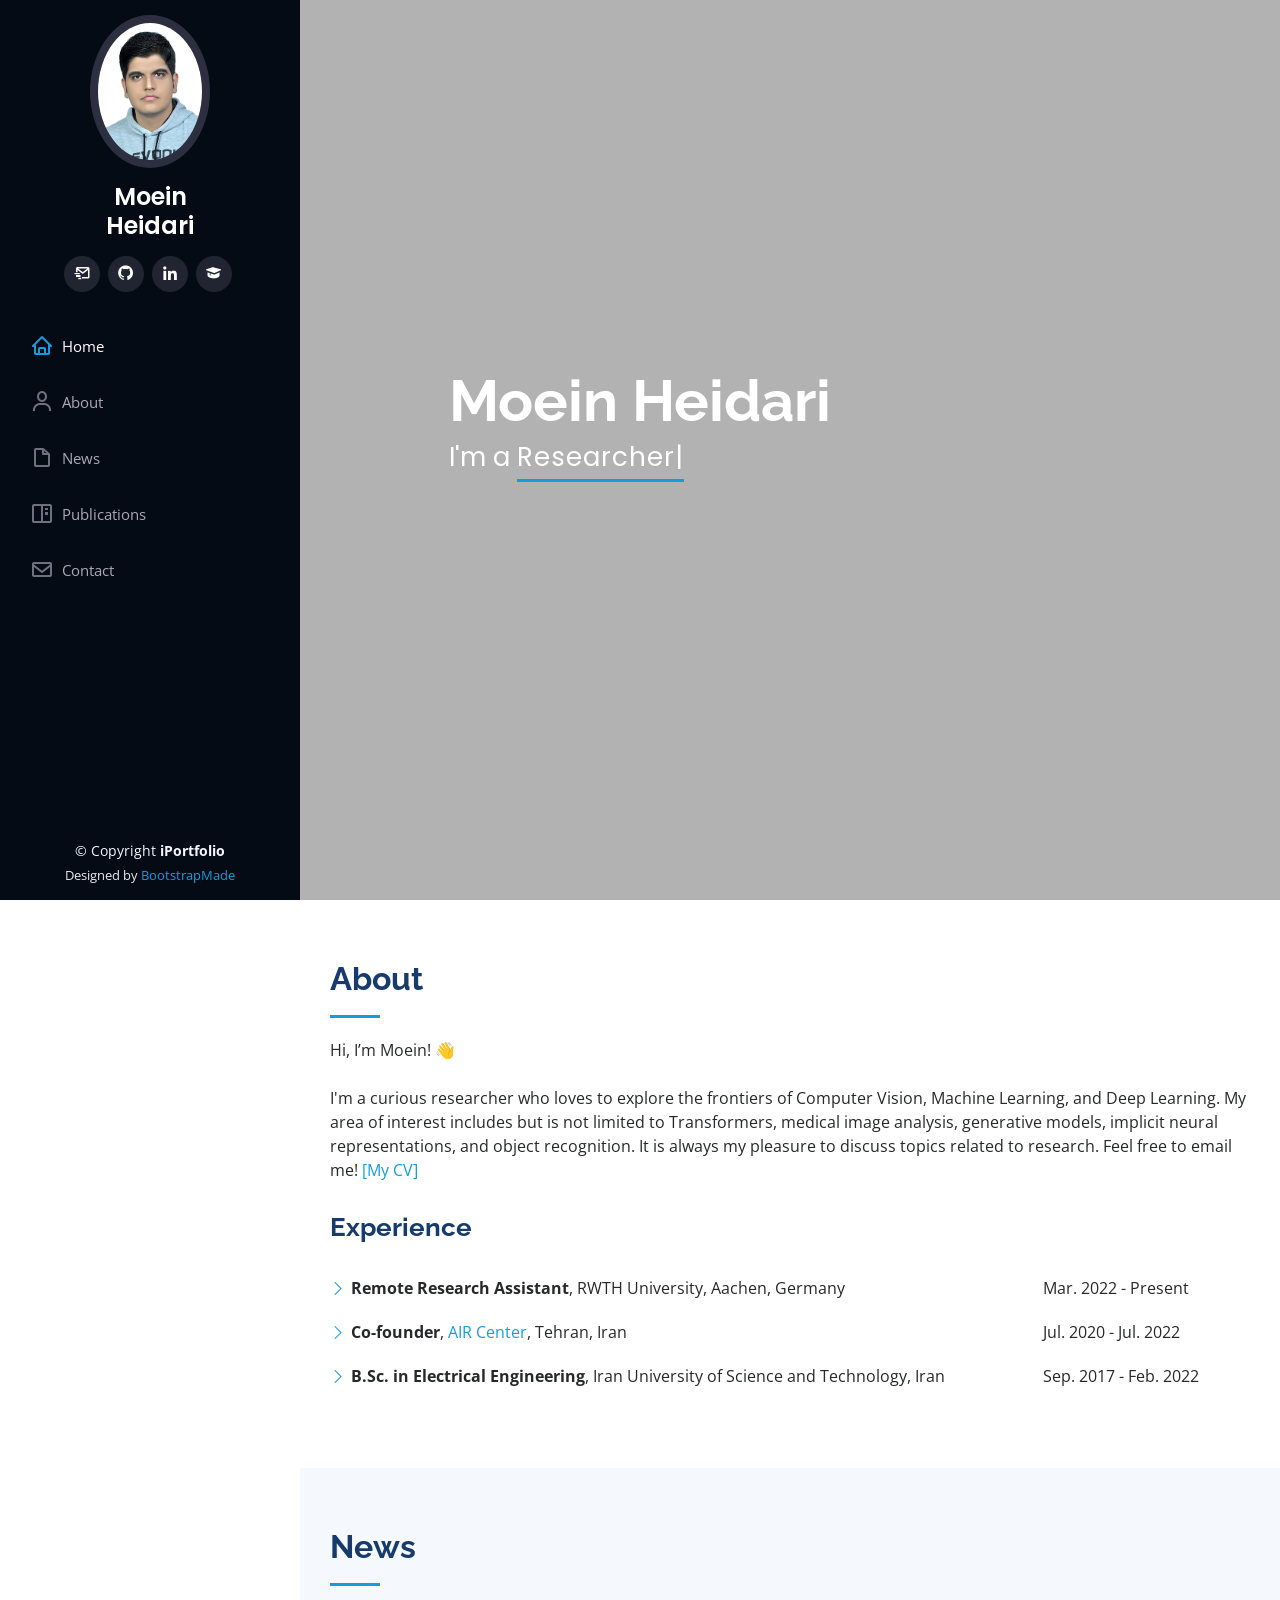
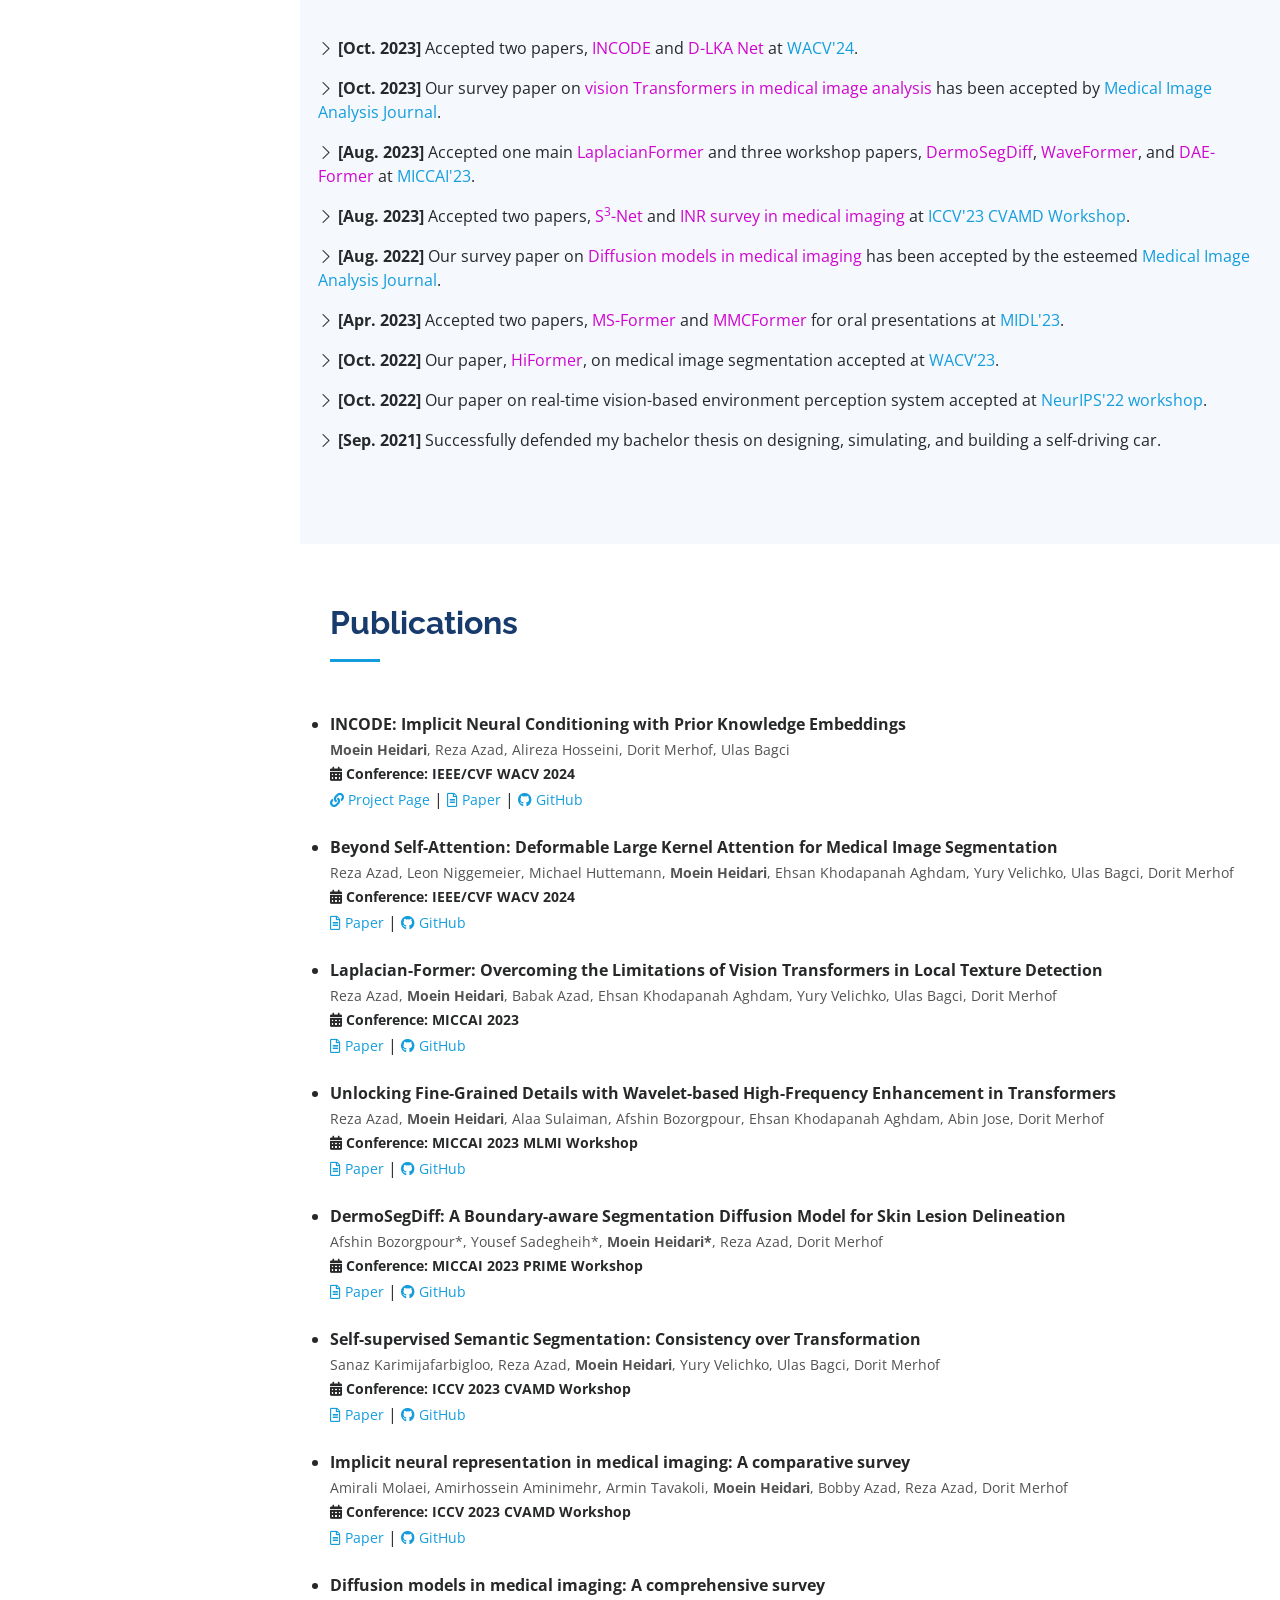
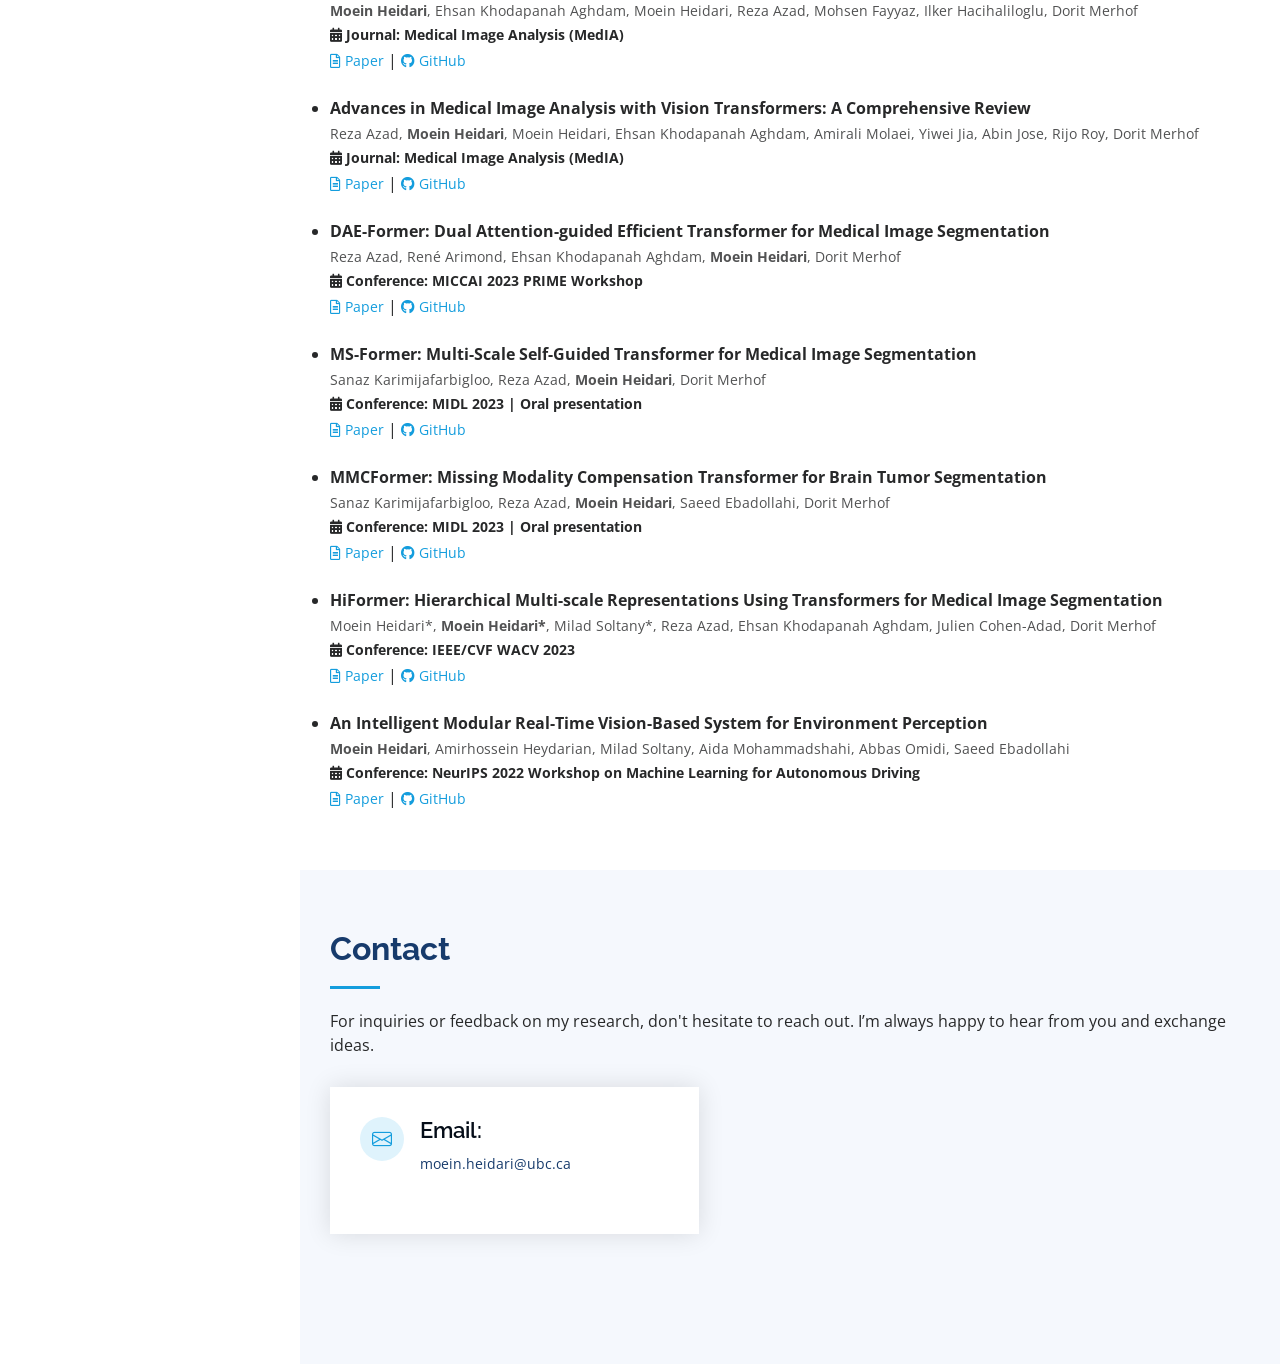
==== index.html @ f0a257ae "Update index.html" ====
<!DOCTYPE html>
<html lang="en">

<head>
  <meta charset="utf-8">
  <meta content="width=device-width, initial-scale=1.0" name="viewport">

  <title>Moein Heidari</title>
  <meta content="" name="description">
  <meta content="" name="keywords">

  <!-- Favicons -->
  <link href="assets/img/MH.PNG" rel="icon">
  <link href="assets/img/MH.PNG" rel="apple-touch-icon">

  <!-- Google Fonts -->
  <link href="https://fonts.googleapis.com/css?family=Open+Sans:300,300i,400,400i,600,600i,700,700i|Raleway:300,300i,400,400i,500,500i,600,600i,700,700i|Poppins:300,300i,400,400i,500,500i,600,600i,700,700i" rel="stylesheet">

  <!-- Vendor CSS Files -->
  <link href="assets/vendor/aos/aos.css" rel="stylesheet">
  <link href="assets/vendor/bootstrap/css/bootstrap.min.css" rel="stylesheet">
  <link href="assets/vendor/bootstrap-icons/bootstrap-icons.css" rel="stylesheet">
  <link href="assets/vendor/boxicons/css/boxicons.min.css" rel="stylesheet">
  <link href="assets/vendor/glightbox/css/glightbox.min.css" rel="stylesheet">
  <link href="assets/vendor/swiper/swiper-bundle.min.css" rel="stylesheet">
  <link rel="stylesheet" href="https://cdnjs.cloudflare.com/ajax/libs/font-awesome/5.15.3/css/all.min.css">

  <!-- Template Main CSS File -->
  <link href="assets/css/style.css" rel="stylesheet">

  <!-- =======================================================
  * Template Name: iPortfolio
  * Updated: Jul 27 2023 with Bootstrap v5.3.1
  * Template URL: https://bootstrapmade.com/iportfolio-bootstrap-portfolio-websites-template/
  * Author: BootstrapMade.com
  * License: https://bootstrapmade.com/license/
  ======================================================== -->
</head>

<body>

  <!-- ======= Mobile nav toggle button ======= -->
  <i class="bi bi-list mobile-nav-toggle d-xl-none"></i>

  <!-- ======= Header ======= -->
  <header id="header">
    <div class="d-flex flex-column">

      <div class="profile">
        <img src="assets/img/profile-img.jpg" alt="" class="img-fluid rounded-circle">
        <h1 class="text-light"><a href="index.html">Moein <br> Heidari</a></h1>
        <div class="social-links mt-3 text-center">
          <!-- <a href="https://twitter.com/MoeinHeidarii" class="twitter"><i class="bx bxl-twitter"></i></a> -->
          <a href="mailto:moein.heidari@ubc.ca" class="gmail"> <i class='bx bx-mail-send'></i></a>
          <a href="https://github.com/moeinheidari7829" class="github"><i class='bx bxl-github'></i></a>
          <!-- <a href="#" class="facebook"><i class="bx bxl-facebook"></i></a> -->
          <!-- <a href="#" class="instagram"><i class="bx bxl-instagram"></i></a> -->
          <!-- <a href="#" class="google-plus"><i class="bx bxl-skype"></i></a> -->
          <a href="https://www.linkedin.com/in/moein-heidari/" class="linkedin"><i class="bx bxl-linkedin"></i></a>
          <a href="https://scholar.google.com/citations?user=mir8D5UAAAAJ&hl=en" class="google scholar"><i class="bx bxs-graduation"></i></a>
        </div>
      </div>

      <nav id="navbar" class="nav-menu navbar">
        <ul>
          <li><a href="#hero" class="nav-link scrollto active"><i class="bx bx-home"></i> <span>Home</span></a></li>
          <li><a href="#about" class="nav-link scrollto"><i class="bx bx-user"></i> <span>About</span></a></li>
          <li><a href="#news" class="nav-link scrollto"><i class="bx bx-file-blank"></i> <span>News</span></a></li>
          <li><a href="#publications" class="nav-link scrollto"><i class="bx bx-book-content"></i> <span>Publications</span></a></li>
          <li><a href="#contact" class="nav-link scrollto"><i class="bx bx-envelope"></i> <span>Contact</span></a></li>
        </ul>
      </nav><!-- .nav-menu -->
    </div>
  </header><!-- End Header -->

  <!-- ======= Hero Section ======= -->
  <section id="hero" class="d-flex flex-column justify-content-center align-items-center">
    <div class="hero-container" data-aos="fade-in">
      <h1>Moein Heidari</h1>
      <p>I'm a <span class="typed" data-typed-items="Researcher, Programmer, Developer"></span></p>
    </div>
  </section><!-- End Hero -->

  <main id="main">

    <!-- ======= About Section ======= -->
    <section id="about" class="about">
      <div class="container">

        <div class="section-title">
          <h2>About</h2>
          <p>Hi, I’m Moein! 👋 <br><br> I'm a curious researcher who loves to explore the frontiers of Computer Vision, Machine Learning, and Deep Learning. My area of interest includes but is not limited to Transformers, medical image analysis, generative models, implicit neural representations, and object recognition. It is always my pleasure to discuss topics related to research. Feel free to email me! <a href="assets/AmirhosseinKazerouni_CV.pdf">[My CV]</a></p>
        </div>


        <div class="col-lg-12 pt-4 pt-lg-0 content" data-aos="fade-left">
          <h3>Experience</h3>
          <br>
          <div class="row">
            <div class="col-lg-9">
              <ul>
                <li><i class="bi bi-chevron-right"></i><b>Remote Research Assistant</b>, RWTH University, Aachen, Germany</li>
                <li><i class="bi bi-chevron-right"></i><b>Co-founder</b>,&nbsp;<a href="https://www.linkedin.com/company/air-center/">AIR Center</a>, Tehran, Iran</li>
                <li><i class="bi bi-chevron-right"></i><b>B.Sc. in Electrical Engineering</b>, Iran University of Science and Technology, Iran</li>
              </ul>
            </div>
            <div class="col-lg-3">
              <ul>
                <li><i class=""></i>Mar. 2022 - Present</li>
                <li><i class=""></i>Jul. 2020 - Jul. 2022</li>
                <li><i class=""></i>Sep. 2017 - Feb. 2022</li>
              </ul>
            </div>
          </div>
        </div>
        

      </div>
    </section><!-- End About Section -->


    <!-- ======= News Section ======= -->
    <section id="news" class="news section-bg">
      <div class="container">

      <div class="section-title">
        <h2>News</h2>
      </div>
      <div class="col-lg-12 pt-4 pt-lg-0 content" data-aos="fade-up">
        <div class="row">
            <ul style="list-style: none; padding-left: 0;">
              <p><i class="bi bi-chevron-right"></i> <strong>[Oct. 2023]</strong> Accepted two papers, <a href="https://arxiv.org/abs/2310.18846" style="color: #cf06cf;">INCODE</a> and <a href="https://arxiv.org/abs/2309.00121" style="color: #cf06cf;">D-LKA Net</a> at <a href="https://wacv2024.thecvf.com/">WACV'24</a>.</p>
              <p><i class="bi bi-chevron-right"></i> <strong>[Oct. 2023]</strong> Our survey paper on <a href="https://arxiv.org/abs/2211.07804" style="color: #cf06cf;">vision Transformers in medical image analysis</a> has been accepted by <a href="https://www.sciencedirect.com/journal/medical-image-analysis">Medical Image Analysis Journal</a>.</p>
              <p><i class="bi bi-chevron-right"></i> <strong>[Aug. 2023]</strong> Accepted one main <a href="https://arxiv.org/pdf/2309.00108" style="color: #cf06cf;">LaplacianFormer</a> and three workshop papers, <a href="https://arxiv.org/pdf/2308.02959" style="color: #cf06cf;">DermoSegDiff</a>, <a href="https://arxiv.org/pdf/2308.13442" style="color: #cf06cf;">WaveFormer</a>, and <a href="https://arxiv.org/pdf/2212.13504" style="color: #cf06cf;">DAE-Former</a> at <a href="https://conferences.miccai.org/2023/en/">MICCAI'23</a>.</p>
              <p><i class="bi bi-chevron-right"></i> <strong>[Aug. 2023]</strong> Accepted two papers, <a href="https://openaccess.thecvf.com/content/ICCV2023W/CVAMD/html/Karimijafarbigloo_Self-Supervised_Semantic_Segmentation_Consistency_over_Transformation_ICCVW_2023_paper.html" style="color: #cf06cf;">S<sup>3</sup>-Net</a> and <a href="https://arxiv.org/abs/2307.16142" style="color: #cf06cf;">INR survey in medical imaging</a> at <a href="https://cvamd2023.github.io/">ICCV'23 CVAMD Workshop</a>.</p>
              <p><i class="bi bi-chevron-right"></i> <strong>[Aug. 2022]</strong> Our survey paper on <a href="https://arxiv.org/abs/2211.07804" style="color: #cf06cf;">Diffusion models in medical imaging</a> has been accepted by the esteemed <a href="https://www.sciencedirect.com/journal/medical-image-analysis">Medical Image Analysis Journal</a>.</p>
              <p><i class="bi bi-chevron-right"></i> <strong>[Apr. 2023]</strong> Accepted two papers, <a href="https://openreview.net/forum?id=pp2raGSU3Wx" style="color: #cf06cf;">MS-Former</a> and <a href="https://openreview.net/forum?id=PD0ASSmvlE" style="color: #cf06cf;">MMCFormer</a> for oral presentations at <a href="https://2023.midl.io/">MIDL'23</a>.</p>
              <p><i class="bi bi-chevron-right"></i> <strong>[Oct. 2022]</strong> Our paper, <a href="https://openaccess.thecvf.com/content/WACV2023/html/Heidari_HiFormer_Hierarchical_Multi-Scale_Representations_Using_Transformers_for_Medical_Image_Segmentation_WACV_2023_paper.html" style="color: #cf06cf;">HiFormer</a>, on medical image segmentation accepted at <a href="https://wacv2023.thecvf.com/home">WACV’23</a>.</p>
              <p><i class="bi bi-chevron-right"></i> <strong>[Oct. 2022]</strong> Our paper on real-time vision-based environment perception system accepted at <a href="https://nips.cc/virtual/2022/workshop/49981">NeurIPS'22 workshop</a>.</p>
              <p><i class="bi bi-chevron-right"></i> <strong>[Sep. 2021]</strong> Successfully defended my bachelor thesis on designing, simulating, and building a self-driving car.</p>
            </ul>
        </div>
      </div>      
      </div>
    </section><!-- End Skills Section -->


    <!-- ======= Publications Section ======= -->
    <section id="publications" class="resume">
      <div class="container">

        <div class="section-title">
          <h2>Publications</h2>
        </div>

      <!-- Article -4 -->
      <article class="post">
        <ul style="list-style-type: disc; margin-bottom: 3px; padding-left: 0;">
          <li style="font-size: 16px;"><b>INCODE: Implicit Neural Conditioning with Prior Knowledge Embeddings</b></li>
        </ul>
        <p style="font-size: 14px; opacity: 0.8; margin-bottom: 3px;"><b>Moein Heidari</b>, Reza Azad, Alireza Hosseini, Dorit Merhof, Ulas Bagci</p>

        <!-- Display the Journal, Paper, and GitHub information -->
        <div>
          <p style="font-size: 14px; margin-bottom: 3px;"><i class="fas fa-calendar-alt"></i> <strong>Conference:</strong> <span><b>IEEE/CVF WACV 2024</b></span></p>
          <span style="font-size: 14px; white-space: nowrap;"><a href="https://xmindflow.github.io/incode" target="_blank"><i class="fas fa-link"></i> Project Page</a></span> | <span style="font-size: 14px; white-space: nowrap;"><a href="https://arxiv.org/abs/2211.07804" target="_blank"><i class="far fa-file-alt"></i> Paper</a></span> | <span style="font-size: 14px; white-space: nowrap;"><a href="https://github.com/amirhossein-kz/Awesome-Diffusion-Models-in-Medical-Imaging" target="_blank"><i class="fab fa-github"></i> GitHub</a></span>
        </div>
      </article>

      <br>

      <!-- Article -3 -->
      <article class="post">
        <ul style="list-style-type: disc; margin-bottom: 3px; padding-left: 0;">
          <li style="font-size: 16px;"><b>Beyond Self-Attention: Deformable Large Kernel Attention for Medical Image Segmentation</b></li>
        </ul>
        <p style="font-size: 14px; opacity: 0.8; margin-bottom: 3px;">Reza Azad, Leon Niggemeier, Michael Huttemann, <b>Moein Heidari</b>, Ehsan Khodapanah Aghdam, Yury Velichko, Ulas Bagci, Dorit Merhof</p>

        <!-- Display the Journal, Paper, and GitHub information -->
        <div>
          <p style="font-size: 14px; margin-bottom: 3px;"><i class="fas fa-calendar-alt"></i> <strong>Conference:</strong> <span><b>IEEE/CVF WACV 2024</b></span></p>
          <span style="font-size: 14px; white-space: nowrap;"><a href="https://arxiv.org/abs/2309.00121" target="_blank"><i class="far fa-file-alt"></i> Paper</a></span> | <span style="font-size: 14px; white-space: nowrap;"><a href="https://github.com/xmindflow/INCODE" target="_blank"><i class="fab fa-github"></i> GitHub</a></span>
        </div>
      </article>

      <br>

      <!-- Article -2 -->
      <article class="post">
        <ul style="list-style-type: disc; margin-bottom: 3px; padding-left: 0;">
          <li style="font-size: 16px;"><b>Laplacian-Former: Overcoming the Limitations of Vision Transformers in Local Texture Detection</b></li>
        </ul>
        <p style="font-size: 14px; opacity: 0.8; margin-bottom: 3px;">Reza Azad, <b>Moein Heidari</b>, Babak Azad, Ehsan Khodapanah Aghdam, Yury Velichko, Ulas Bagci, Dorit Merhof</p>

        <!-- Display the Journal, Paper, and GitHub information -->
        <div>
          <p style="font-size: 14px; margin-bottom: 3px;"><i class="fas fa-calendar-alt"></i> <strong>Conference:</strong> <span><b>MICCAI 2023</b></span></p>
          <span style="font-size: 14px; white-space: nowrap;"><a href="https://arxiv.org/abs/2309.00108" target="_blank"><i class="far fa-file-alt"></i> Paper</a></span> | <span style="font-size: 14px; white-space: nowrap;"><a href="https://github.com/xmindflow/Laplacian-Former" target="_blank"><i class="fab fa-github"></i> GitHub</a></span>
        </div>
      </article>
  
      <br>

      <!-- Article -1 -->
      <article class="post">
        <ul style="list-style-type: disc; margin-bottom: 3px; padding-left: 0;">
          <li style="font-size: 16px;"><b>Unlocking Fine-Grained Details with Wavelet-based High-Frequency Enhancement in Transformers</b></li>
        </ul>
        <p style="font-size: 14px; opacity: 0.8; margin-bottom: 3px;">Reza Azad, <b>Moein Heidari</b>, Alaa Sulaiman, Afshin Bozorgpour, Ehsan Khodapanah Aghdam, Abin Jose, Dorit Merhof</p>

        <!-- Display the Journal, Paper, and GitHub information -->
        <div>
          <p style="font-size: 14px; margin-bottom: 3px;"><i class="fas fa-calendar-alt"></i> <strong>Conference:</strong> <span><b>MICCAI 2023 MLMI Workshop</b></span></p>
          <span style="font-size: 14px; white-space: nowrap;"><a href="https://arxiv.org/abs/2308.13442" target="_blank"><i class="far fa-file-alt"></i> Paper</a></span> | <span style="font-size: 14px; white-space: nowrap;"><a href="https://github.com/xmindflow/WaveFormer" target="_blank"><i class="fab fa-github"></i> GitHub</a></span>
        </div>
      </article>
  
      <br>

      <!-- Article 0 -->
      <article class="post">
        <ul style="list-style-type: disc; margin-bottom: 3px; padding-left: 0;">
          <li style="font-size: 16px;"><b>DermoSegDiff: A Boundary-aware Segmentation Diffusion Model for Skin Lesion Delineation</b></li>
        </ul>
        <p style="font-size: 14px; opacity: 0.8; margin-bottom: 3px;">Afshin Bozorgpour*, Yousef Sadegheih*, <b>Moein Heidari*</b>, Reza Azad, Dorit Merhof</p>

        <!-- Display the Journal, Paper, and GitHub information -->
        <div>
          <p style="font-size: 14px; margin-bottom: 3px;"><i class="fas fa-calendar-alt"></i> <strong>Conference:</strong> <span><b>MICCAI 2023 PRIME Workshop</b></span></p>
          <span style="font-size: 14px; white-space: nowrap;"><a href="https://arxiv.org/abs/2308.02959" target="_blank"><i class="far fa-file-alt"></i> Paper</a></span> | <span style="font-size: 14px; white-space: nowrap;"><a href="https://github.com/xmindflow/DermoSegDiff" target="_blank"><i class="fab fa-github"></i> GitHub</a></span>
        </div>
      </article>

      <br>

      <!-- Article 00 -->
      <article class="post">
        <ul style="list-style-type: disc; margin-bottom: 3px; padding-left: 0;">
          <li style="font-size: 16px;"><b>Self-supervised Semantic Segmentation: Consistency over Transformation</b></li>
        </ul>
        <p style="font-size: 14px; opacity: 0.8; margin-bottom: 3px;">Sanaz Karimijafarbigloo, Reza Azad, <b>Moein Heidari</b>, Yury Velichko, Ulas Bagci, Dorit Merhof</p>

        <!-- Display the Journal, Paper, and GitHub information -->
        <div>
          <p style="font-size: 14px; margin-bottom: 3px;"><i class="fas fa-calendar-alt"></i> <strong>Conference:</strong> <span><b>ICCV 2023 CVAMD Workshop</b></span></p>
          <span style="font-size: 14px; white-space: nowrap;"><a href="https://arxiv.org/abs/2309.00143" target="_blank"><i class="far fa-file-alt"></i> Paper</a></span> | <span style="font-size: 14px; white-space: nowrap;"><a href="https://github.com/xmindflow/SSCT" target="_blank"><i class="fab fa-github"></i> GitHub</a></span>
        </div>
      </article>

      <br>

      <!-- Article 000 -->
      <article class="post">
        <ul style="list-style-type: disc; margin-bottom: 3px; padding-left: 0;">
          <li style="font-size: 16px;"><b>Implicit neural representation in medical imaging: A comparative survey</b></li>
        </ul>
        <p style="font-size: 14px; opacity: 0.8; margin-bottom: 3px;">Amirali Molaei, Amirhossein Aminimehr, Armin Tavakoli, <b>Moein Heidari</b>, Bobby Azad, Reza Azad, Dorit Merhof</p>

        <!-- Display the Journal, Paper, and GitHub information -->
        <div>
          <p style="font-size: 14px; margin-bottom: 3px;"><i class="fas fa-calendar-alt"></i> <strong>Conference:</strong> <span><b>ICCV 2023 CVAMD Workshop</b></span></p>
          <span style="font-size: 14px; white-space: nowrap;"><a href="https://arxiv.org/abs/2307.16142" target="_blank"><i class="far fa-file-alt"></i> Paper</a></span> | <span style="font-size: 14px; white-space: nowrap;"><a href="https://github.com/xmindflow/Awesome-Implicit-Neural-Representations-in-Medical-imaging" target="_blank"><i class="fab fa-github"></i> GitHub</a></span>
        </div>
      </article>

      <br>


      <!-- Article 1 -->
      <article class="post">
        <ul style="list-style-type: disc; margin-bottom: 3px; padding-left: 0;">
          <li style="font-size: 16px;"><b>Diffusion models in medical imaging: A comprehensive survey</b></li>
        </ul>
        <p style="font-size: 14px; opacity: 0.8; margin-bottom: 3px;"><b>Moein Heidari</b>, Ehsan Khodapanah Aghdam, Moein Heidari, Reza Azad, Mohsen Fayyaz, Ilker Hacihaliloglu, Dorit Merhof</p>

        <!-- Display the Journal, Paper, and GitHub information -->
        <div>
          <p style="font-size: 14px; margin-bottom: 3px;"><i class="fas fa-calendar-alt"></i> <strong>Journal:</strong> <span><b>Medical Image Analysis (MedIA)</b></span></p>
          <span style="font-size: 14px; white-space: nowrap;"><a href="https://arxiv.org/abs/2211.07804" target="_blank"><i class="far fa-file-alt"></i> Paper</a></span> | <span style="font-size: 14px; white-space: nowrap;"><a href="https://github.com/amirhossein-kz/Awesome-Diffusion-Models-in-Medical-Imaging" target="_blank"><i class="fab fa-github"></i> GitHub</a></span>
        </div>
      </article>

      <br>

      <!-- Article -->
      <article class="post">
        <ul style="list-style-type: disc; margin-bottom: 3px; padding-left: 0;">
          <li style="font-size: 16px;"><b>Advances in Medical Image Analysis with Vision Transformers: A Comprehensive Review</b></li>
        </ul>
        <p style="font-size: 14px; opacity: 0.8; margin-bottom: 3px;">Reza Azad, <b>Moein Heidari</b>, Moein Heidari, Ehsan Khodapanah Aghdam, Amirali Molaei, Yiwei Jia, Abin Jose, Rijo Roy, Dorit Merhof</p>
        <div>
          <p style="font-size: 14px; margin-bottom: 3px;"><i class="fas fa-calendar-alt"></i> <strong>Journal:</strong> <span><b>Medical Image Analysis (MedIA)</b></span></p>
          <span style="font-size: 14px; white-space: nowrap;"><a href="https://arxiv.org/abs/2301.03505" target="_blank"><i class="far fa-file-alt"></i> Paper</a></span> | <span style="font-size: 14px; white-space: nowrap;"><a href="https://github.com/moeinheidari/Awesome-Transformer" target="_blank"><i class="fab fa-github"></i> GitHub</a></span>
        </div>
      </article>

      <br>

      <!-- Article -->
      <article class="post">
        <ul style="list-style-type: disc; margin-bottom: 3px; padding-left: 0;">
          <li style="font-size: 16px;"><b>DAE-Former: Dual Attention-guided Efficient Transformer for Medical Image Segmentation</b></li>
        </ul>
        <p style="font-size: 14px; opacity: 0.8; margin-bottom: 3px;">Reza Azad, René Arimond, Ehsan Khodapanah Aghdam, <b>Moein Heidari</b>, Dorit Merhof</p>
        <div>
          <p style="font-size: 14px; margin-bottom: 3px;"><i class="fas fa-calendar-alt"></i> <strong>Conference:</strong> <span><b>MICCAI 2023 PRIME Workshop</b></span></p>
          <span style="font-size: 14px; white-space: nowrap;"><a href="https://arxiv.org/abs/2212.13504" target="_blank"><i class="far fa-file-alt"></i> Paper</a></span> | <span style="font-size: 14px; white-space: nowrap;"><a href="https://github.com/mindflow-institue/DAEFormer" target="_blank"><i class="fab fa-github"></i> GitHub</a></span>
        </div>
      </article>

      <br>

      <!-- Article -->
      <article class="post">
        <ul style="list-style-type: disc; margin-bottom: 3px; padding-left: 0;">
          <li style="font-size: 16px;"><b>MS-Former: Multi-Scale Self-Guided Transformer for Medical Image Segmentation</b></li>
        </ul>
        <p style="font-size: 14px; opacity: 0.8; margin-bottom: 3px;">Sanaz Karimijafarbigloo, Reza Azad, <b>Moein Heidari</b>, Dorit Merhof</p>
        <div>
          <p style="font-size: 14px; margin-bottom: 3px;"><i class="fas fa-calendar-alt"></i> <strong>Conference:</strong> <span><strong>MIDL 2023 | Oral presentation</strong></span></p>
          <span style="font-size: 14px; white-space: nowrap;"><a href="https://openreview.net/pdf?id=pp2raGSU3Wx" target="_blank"><i class="far fa-file-alt"></i> Paper</a></span> | <span style="font-size: 14px; white-space: nowrap;"><a href="https://github.com/mindflow-institute/MS-Former" target="_blank"><i class="fab fa-github"></i> GitHub</a></span>
        </div>
      </article>

      <br>

      <!-- Article -->
      <article class="post">
        <ul style="list-style-type: disc; margin-bottom: 3px; padding-left: 0;">
          <li style="font-size: 16px;"><b>MMCFormer: Missing Modality Compensation Transformer for Brain Tumor Segmentation</b></li>
        </ul>
        <p style="font-size: 14px; opacity: 0.8; margin-bottom: 3px;">Sanaz Karimijafarbigloo, Reza Azad, <b>Moein Heidari</b>, Saeed Ebadollahi, Dorit Merhof</p>
        <div>
          <p style="font-size: 14px; margin-bottom: 3px;"><i class="fas fa-calendar-alt"></i> <strong>Conference:</strong> <span><strong>MIDL 2023 | Oral presentation</strong></span></p>
          <span style="font-size: 14px; white-space: nowrap;"><a href="https://openreview.net/pdf?id=PD0ASSmvlE" target="_blank"><i class="far fa-file-alt"></i> Paper</a></span> | <span style="font-size: 14px; white-space: nowrap;"><a href="https://github.com/mindflow-institue/MMCFormer" target="_blank"><i class="fab fa-github"></i> GitHub</a></span>
        </div>
      </article>

      <br>

      <!-- Article -->
      <article class="post">
        <ul style="list-style-type: disc; margin-bottom: 3px; padding-left: 0;">
          <li style="font-size: 16px;"><b>HiFormer: Hierarchical Multi-scale Representations Using Transformers for Medical Image Segmentation</b></li>
        </ul>
        <p style="font-size: 14px; opacity: 0.8; margin-bottom: 3px;">Moein Heidari*, <b>Moein Heidari*</b>, Milad Soltany*, Reza Azad, Ehsan Khodapanah Aghdam, Julien Cohen-Adad, Dorit Merhof</p>
        <div>
          <p style="font-size: 14px; margin-bottom: 3px;"><i class="fas fa-calendar-alt"></i> <strong>Conference:</strong> <span><b>IEEE/CVF WACV 2023</b></span></p>
          <span style="font-size: 14px; white-space: nowrap;"><a href="https://openaccess.thecvf.com/content/WACV2023/papers/Heidari_HiFormer_Hierarchical_Multi-Scale_Representations_Using_Transformers_for_Medical_Image_Segmentation_WACV_2023_paper.pdf" target="_blank"><i class="far fa-file-alt"></i> Paper</a></span> | <span style="font-size: 14px; white-space: nowrap;"><a href="https://github.com/amirhossein-kz/HiFormer" target="_blank"><i class="fab fa-github"></i> GitHub</a></span>
        </div>
      </article>

      <br>

      <!-- Article 6 -->
      <article class="post">
        <ul style="list-style-type: disc; margin-bottom: 3px; padding-left: 0;">
          <li style="font-size: 16px;"><b>An Intelligent Modular Real-Time Vision-Based System for Environment Perception</b></li>
        </ul>
        <p style="font-size: 14px; opacity: 0.8; margin-bottom: 3px;"><strong>Moein Heidari</strong>, Amirhossein Heydarian, Milad Soltany, Aida Mohammadshahi, Abbas Omidi, Saeed Ebadollahi</p>
        <div>
          <p style="font-size: 14px; margin-bottom: 3px;"><i class="fas fa-calendar-alt"></i> <strong>Conference:</strong> <span><b>NeurIPS 2022 Workshop on Machine Learning for Autonomous Driving</b></span></p>
          <span style="font-size: 14px; white-space: nowrap;"><a href="https://ml4ad.github.io/files/papers2022/An%20Intelligent%20Modular%20Real-Time%20Vision-Based%20System%20for%20Environment%20Perception.pdf" target="_blank"><i class="far fa-file-alt"></i> Paper</a></span> | <span style="font-size: 14px; white-space: nowrap;"><a href="https://github.com/Pandas-Team/Autonomous-Vehicle-Environment-Perception" target="_blank"><i class="fab fa-github"></i> GitHub</a></span>
        </div>
      </article>

        
      </div>
    </section><!-- End Resume Section -->

  <!-- ======= Contact Section ======= -->
  <section id="contact" class="contact section-bg">
    <div class="container">
      <div class="section-title">
        <h2>Contact</h2>
        <p>For inquiries or feedback on my research, don't hesitate to reach out. I’m always happy to hear from you and exchange ideas.</p>
      </div>

      <div class="row" data-aos="fade-in">
        <div class="col-lg-5 d-flex align-items-stretch">
          <div class="info">
            <!-- <div class="address">
              <i class="bi bi-geo-alt"></i>
              <h4>Location:</h4>
              <p>A108 Adam Street, New York, NY 535022</p>
            </div> -->
            <div class="email">
              <i class="bi bi-envelope"></i>
              <h4>Email:</h4>
              <p>moein.heidari@ubc.ca</p>
            </div>
          </div>
        </div>
      </div>

    </div>
  </section><!-- End Contact Section -->
  
  </main><!-- End #main -->

  <!-- ======= Footer ======= -->
  <footer id="footer">
    <div class="container">
      <div class="copyright">
        &copy; Copyright <strong><span>iPortfolio</span></strong>
      </div>
      <div class="credits">
        <!-- All the links in the footer should remain intact. -->
        <!-- You can delete the links only if you purchased the pro version. -->
        <!-- Licensing information: https://bootstrapmade.com/license/ -->
        <!-- Purchase the pro version with working PHP/AJAX contact form: https://bootstrapmade.com/iportfolio-bootstrap-portfolio-websites-template/ -->
        Designed by <a href="https://bootstrapmade.com/">BootstrapMade</a>
      </div>
    </div>
  </footer><!-- End  Footer -->

  <a href="#" class="back-to-top d-flex align-items-center justify-content-center"><i class="bi bi-arrow-up-short"></i></a>

  <!-- Vendor JS Files -->
  <script src="assets/vendor/purecounter/purecounter_vanilla.js"></script>
  <script src="assets/vendor/aos/aos.js"></script>
  <script src="assets/vendor/bootstrap/js/bootstrap.bundle.min.js"></script>
  <script src="assets/vendor/glightbox/js/glightbox.min.js"></script>
  <script src="assets/vendor/isotope-layout/isotope.pkgd.min.js"></script>
  <script src="assets/vendor/swiper/swiper-bundle.min.js"></script>
  <script src="assets/vendor/typed.js/typed.umd.js"></script>
  <script src="assets/vendor/waypoints/noframework.waypoints.js"></script>
  <script src="assets/vendor/php-email-form/validate.js"></script>

  <!-- Template Main JS File -->
  <script src="assets/js/main.js"></script>

</body>

</html>
---- assets/css/style.css ----
/**
* Template Name: iPortfolio
* Updated: Jul 27 2023 with Bootstrap v5.3.1
* Template URL: https://bootstrapmade.com/iportfolio-bootstrap-portfolio-websites-template/
* Author: BootstrapMade.com
* License: https://bootstrapmade.com/license/
*/

/*--------------------------------------------------------------
# General
--------------------------------------------------------------*/
body {
  font-family: "Open Sans", sans-serif;
  color: #272829;
}

a {
  color: #149ddd;
  text-decoration: none;
}

a:hover {
  color: #37b3ed;
  text-decoration: none;
}

h1,
h2,
h3,
h4,
h5,
h6 {
  font-family: "Raleway", sans-serif;
}

/*--------------------------------------------------------------
# Back to top button
--------------------------------------------------------------*/
.back-to-top {
  position: fixed;
  visibility: hidden;
  opacity: 0;
  right: 15px;
  bottom: 15px;
  z-index: 996;
  background: #149ddd;
  width: 40px;
  height: 40px;
  border-radius: 50px;
  transition: all 0.4s;
}

.back-to-top i {
  font-size: 28px;
  color: #fff;
  line-height: 0;
}

.back-to-top:hover {
  background: #2eafec;
  color: #fff;
}

.back-to-top.active {
  visibility: visible;
  opacity: 1;
}

/*--------------------------------------------------------------
# Header
--------------------------------------------------------------*/
#header {
  position: fixed;
  top: 0;
  left: 0;
  bottom: 0;
  width: 300px;
  transition: all ease-in-out 0.5s;
  z-index: 9997;
  transition: all 0.5s;
  padding: 0 15px;
  background: #040b14;
  overflow-y: auto;
}

#header .profile img {
  margin: 15px auto;
  display: block;
  width: 120px;
  border: 8px solid #2c2f3f;
}

#header .profile h1 {
  font-size: 24px;
  margin: 0;
  padding: 0;
  font-weight: 600;
  -moz-text-align-last: center;
  text-align-last: center;
  font-family: "Poppins", sans-serif;
}

#header .profile h1 a,
#header .profile h1 a:hover {
  color: #fff;
  text-decoration: none;
}

#header .profile .social-links a {
  font-size: 18px;
  display: inline-block;
  background: #212431;
  color: #fff;
  line-height: 1;
  padding: 8px 0;
  margin-right: 4px;
  border-radius: 50%;
  text-align: center;
  width: 36px;
  height: 36px;
  transition: 0.3s;
}

#header .profile .social-links a:hover {
  background: #149ddd;
  color: #fff;
  text-decoration: none;
}

#main {
  margin-left: 300px;
}

.container,
.container-fluid {
  padding-left: 30px;
  padding-right: 30px;
}

@media (max-width: 1199px) {
  #header {
    left: -300px;
  }

  #main {
    margin-left: 0;
  }

  .container,
  .container-fluid {
    padding-left: 12px;
    padding-right: 12px;
  }
}

/*--------------------------------------------------------------
# Navigation Menu
--------------------------------------------------------------*/
/* Desktop Navigation */
.nav-menu {
  padding: 30px 0 0 0;
}

.nav-menu * {
  margin: 0;
  padding: 0;
  list-style: none;
}

.nav-menu>ul>li {
  position: relative;
  white-space: nowrap;
}

.nav-menu a,
.nav-menu a:focus {
  display: flex;
  align-items: center;
  color: #a8a9b4;
  padding: 12px 15px;
  margin-bottom: 8px;
  transition: 0.3s;
  font-size: 15px;
}

.nav-menu a i,
.nav-menu a:focus i {
  font-size: 24px;
  padding-right: 8px;
  color: #6f7180;
}

.nav-menu a:hover,
.nav-menu .active,
.nav-menu .active:focus,
.nav-menu li:hover>a {
  text-decoration: none;
  color: #fff;
}

.nav-menu a:hover i,
.nav-menu .active i,
.nav-menu .active:focus i,
.nav-menu li:hover>a i {
  color: #149ddd;
}

/* Mobile Navigation */
.mobile-nav-toggle {
  position: fixed;
  right: 15px;
  top: 15px;
  z-index: 9998;
  border: 0;
  font-size: 24px;
  transition: all 0.4s;
  outline: none !important;
  background-color: #149ddd;
  color: #fff;
  width: 40px;
  height: 40px;
  display: inline-flex;
  align-items: center;
  justify-content: center;
  line-height: 0;
  border-radius: 50px;
  cursor: pointer;
}

.mobile-nav-active {
  overflow: hidden;
}

.mobile-nav-active #header {
  left: 0;
}

/*--------------------------------------------------------------
# Hero Section
--------------------------------------------------------------*/
#hero {
  width: 100%;
  height: 100vh;
  background: url("../img/me.jpg") top center;
  background-size: cover;
}

#hero:before {
  content: "";
  background: rgba(0, 0, 0, 0.3);
  position: absolute;
  bottom: 0;
  top: 0;
  left: 0;
  right: 0;
  z-index: 1;
}

#hero .hero-container {
  position: relative;
  z-index: 2;
  min-width: 300px;
}

#hero h1 {
  margin: 0 0 10px 0;
  font-size: 58px;
  font-weight: 700;
  line-height: 54px;
  color: #fff;
}

#hero p {
  color: #fff;
  margin-bottom: 50px;
  font-size: 26px;
  font-family: "Poppins", sans-serif;
}

#hero p span {
  color: #fff;
  padding-bottom: 4px;
  letter-spacing: 1px;
  border-bottom: 3px solid #149ddd;
}

@media (min-width: 1024px) {
  #hero {
    background-attachment: fixed;
  }
}

@media (max-width: 768px) {
  #hero h1 {
    font-size: 28px;
    line-height: 36px;
  }

  #hero h2 {
    font-size: 18px;
    line-height: 24px;
    margin-bottom: 30px;
  }
}

/*--------------------------------------------------------------
# Sections General
--------------------------------------------------------------*/
section {
  padding: 60px 0;
  overflow: hidden;
}

.section-bg {
  background: #f5f8fd;
}

.section-title {
  padding-bottom: 30px;
}

.section-title h2 {
  font-size: 32px;
  font-weight: bold;
  margin-bottom: 20px;
  padding-bottom: 20px;
  position: relative;
  color: #173b6c;
}

.section-title h2::after {
  content: "";
  position: absolute;
  display: block;
  width: 50px;
  height: 3px;
  background: #149ddd;
  bottom: 0;
  left: 0;
}

.section-title p {
  margin-bottom: 0;
}

/*--------------------------------------------------------------
# About
--------------------------------------------------------------*/
.about .content h3 {
  font-weight: 700;
  font-size: 26px;
  color: #173b6c;
}

.about .content ul {
  list-style: none;
  padding: 0;
}

.about .content ul li {
  margin-bottom: 20px;
  display: flex;
  align-items: center;
}

.about .content ul strong {
  margin-right: 10px;
}

.about .content ul i {
  font-size: 16px;
  margin-right: 5px;
  color: #149ddd;
  line-height: 0;
}

.about .content p:last-child {
  margin-bottom: 0;
}

/*--------------------------------------------------------------
# Facts
--------------------------------------------------------------*/
.facts {
  padding-bottom: 30px;
}

.facts .count-box {
  padding: 30px;
  width: 100%;
}

.facts .count-box i {
  display: block;
  font-size: 44px;
  color: #149ddd;
  float: left;
  line-height: 0;
}

.facts .count-box span {
  font-size: 48px;
  line-height: 40px;
  display: block;
  font-weight: 700;
  color: #050d18;
  margin-left: 60px;
}

.facts .count-box p {
  padding: 15px 0 0 0;
  margin: 0 0 0 60px;
  font-family: "Raleway", sans-serif;
  font-size: 14px;
  color: #122f57;
}

.facts .count-box a {
  font-weight: 600;
  display: block;
  margin-top: 20px;
  color: #122f57;
  font-size: 15px;
  font-family: "Poppins", sans-serif;
  transition: ease-in-out 0.3s;
}

.facts .count-box a:hover {
  color: #1f5297;
}

/*--------------------------------------------------------------
# Akills
--------------------------------------------------------------*/
.skills .progress {
  height: 60px;
  display: block;
  background: none;
  border-radius: 0;
}

.skills .progress .skill {
  padding: 0;
  margin: 0 0 6px 0;
  text-transform: uppercase;
  display: block;
  font-weight: 600;
  font-family: "Poppins", sans-serif;
  color: #050d18;
}

.skills .progress .skill .val {
  float: right;
  font-style: normal;
}

.skills .progress-bar-wrap {
  background: #dce8f8;
  height: 10px;
}

.skills .progress-bar {
  width: 1px;
  height: 10px;
  transition: 0.9s;
  background-color: #149ddd;
}

/*--------------------------------------------------------------
# Resume
--------------------------------------------------------------*/
.resume .resume-title {
  font-size: 26px;
  font-weight: 700;
  margin-top: 20px;
  margin-bottom: 20px;
  color: #050d18;
}

.resume .resume-item {
  padding: 0 0 20px 20px;
  margin-top: -2px;
  border-left: 2px solid #1f5297;
  position: relative;
}

.resume .resume-item h4 {
  line-height: 18px;
  font-size: 18px;
  font-weight: 600;
  text-transform: uppercase;
  font-family: "Poppins", sans-serif;
  color: #050d18;
  margin-bottom: 10px;
}

.resume .resume-item h5 {
  font-size: 16px;
  background: #e4edf9;
  padding: 5px 15px;
  display: inline-block;
  font-weight: 600;
  margin-bottom: 10px;
}

.resume .resume-item ul {
  padding-left: 20px;
}

.resume .resume-item ul li {
  padding-bottom: 10px;
}

.resume .resume-item:last-child {
  padding-bottom: 0;
}

.resume .resume-item::before {
  content: "";
  position: absolute;
  width: 16px;
  height: 16px;
  border-radius: 50px;
  left: -9px;
  top: 0;
  background: #fff;
  border: 2px solid #1f5297;
}

/*--------------------------------------------------------------
# Portfolio
--------------------------------------------------------------*/
.portfolio .portfolio-item {
  margin-bottom: 30px;
}

.portfolio #portfolio-flters {
  padding: 0;
  margin: 0 auto 35px auto;
  list-style: none;
  text-align: center;
  background: #fff;
  border-radius: 50px;
  padding: 2px 15px;
}

.portfolio #portfolio-flters li {
  cursor: pointer;
  display: inline-block;
  padding: 10px 15px 8px 15px;
  font-size: 14px;
  font-weight: 600;
  line-height: 1;
  text-transform: uppercase;
  color: #272829;
  margin-bottom: 5px;
  transition: all 0.3s ease-in-out;
}

.portfolio #portfolio-flters li:hover,
.portfolio #portfolio-flters li.filter-active {
  color: #149ddd;
}

.portfolio #portfolio-flters li:last-child {
  margin-right: 0;
}

.portfolio .portfolio-wrap {
  transition: 0.3s;
  position: relative;
  overflow: hidden;
  z-index: 1;
}

.portfolio .portfolio-wrap::before {
  content: "";
  background: rgba(255, 255, 255, 0.5);
  position: absolute;
  left: 0;
  right: 0;
  top: 0;
  bottom: 0;
  transition: all ease-in-out 0.3s;
  z-index: 2;
  opacity: 0;
}

.portfolio .portfolio-wrap .portfolio-links {
  opacity: 1;
  left: 0;
  right: 0;
  bottom: -60px;
  z-index: 3;
  position: absolute;
  transition: all ease-in-out 0.3s;
  display: flex;
  justify-content: center;
}

.portfolio .portfolio-wrap .portfolio-links a {
  color: #fff;
  font-size: 28px;
  text-align: center;
  background: rgba(20, 157, 221, 0.75);
  transition: 0.3s;
  width: 50%;
}

.portfolio .portfolio-wrap .portfolio-links a:hover {
  background: rgba(20, 157, 221, 0.95);
}

.portfolio .portfolio-wrap .portfolio-links a+a {
  border-left: 1px solid #37b3ed;
}

.portfolio .portfolio-wrap:hover::before {
  top: 0;
  left: 0;
  right: 0;
  bottom: 0;
  opacity: 1;
}

.portfolio .portfolio-wrap:hover .portfolio-links {
  opacity: 1;
  bottom: 0;
}

/*--------------------------------------------------------------
# Portfolio Details
--------------------------------------------------------------*/
.portfolio-details {
  padding-top: 40px;
}

.portfolio-details .portfolio-details-slider img {
  width: 100%;
}

.portfolio-details .portfolio-details-slider .swiper-pagination {
  margin-top: 20px;
  position: relative;
}

.portfolio-details .portfolio-details-slider .swiper-pagination .swiper-pagination-bullet {
  width: 12px;
  height: 12px;
  background-color: #fff;
  opacity: 1;
  border: 1px solid #149ddd;
}

.portfolio-details .portfolio-details-slider .swiper-pagination .swiper-pagination-bullet-active {
  background-color: #149ddd;
}

.portfolio-details .portfolio-info {
  padding: 30px;
  box-shadow: 0px 0 30px rgba(5, 13, 24, 0.08);
}

.portfolio-details .portfolio-info h3 {
  font-size: 22px;
  font-weight: 700;
  margin-bottom: 20px;
  padding-bottom: 20px;
  border-bottom: 1px solid #eee;
}

.portfolio-details .portfolio-info ul {
  list-style: none;
  padding: 0;
  font-size: 15px;
}

.portfolio-details .portfolio-info ul li+li {
  margin-top: 10px;
}

.portfolio-details .portfolio-description {
  padding-top: 30px;
}

.portfolio-details .portfolio-description h2 {
  font-size: 26px;
  font-weight: 700;
  margin-bottom: 20px;
}

.portfolio-details .portfolio-description p {
  padding: 0;
}

/*--------------------------------------------------------------
# Services
--------------------------------------------------------------*/
.services .icon-box {
  margin-bottom: 20px;
}

.services .icon {
  float: left;
  display: flex;
  align-items: center;
  justify-content: center;
  width: 54px;
  height: 54px;
  background: #149ddd;
  border-radius: 50%;
  transition: 0.5s;
  border: 1px solid #149ddd;
}

.services .icon i {
  color: #fff;
  font-size: 24px;
  line-height: 0;
}

.services .icon-box:hover .icon {
  background: #fff;
}

.services .icon-box:hover .icon i {
  color: #149ddd;
}

.services .title {
  margin-left: 80px;
  font-weight: 700;
  margin-bottom: 15px;
  font-size: 18px;
}

.services .title a {
  color: #343a40;
}

.services .title a:hover {
  color: #149ddd;
}

.services .description {
  margin-left: 80px;
  line-height: 24px;
  font-size: 14px;
}

/*--------------------------------------------------------------
# Testimonials
--------------------------------------------------------------*/
.testimonials .testimonials-carousel,
.testimonials .testimonials-slider {
  overflow: hidden;
}

.testimonials .testimonial-item {
  box-sizing: content-box;
  text-align: center;
  min-height: 320px;
}

.testimonials .testimonial-item .testimonial-img {
  width: 90px;
  border-radius: 50%;
  margin: 0 auto;
}

.testimonials .testimonial-item h3 {
  font-size: 18px;
  font-weight: bold;
  margin: 10px 0 5px 0;
  color: #111;
}

.testimonials .testimonial-item h4 {
  font-size: 14px;
  color: #999;
  margin: 0;
}

.testimonials .testimonial-item .quote-icon-left,
.testimonials .testimonial-item .quote-icon-right {
  color: #c3e8fa;
  font-size: 26px;
}

.testimonials .testimonial-item .quote-icon-left {
  display: inline-block;
  left: -5px;
  position: relative;
}

.testimonials .testimonial-item .quote-icon-right {
  display: inline-block;
  right: -5px;
  position: relative;
  top: 10px;
}

.testimonials .testimonial-item p {
  font-style: italic;
  margin: 0 15px 15px 15px;
  padding: 20px;
  background: #fff;
  position: relative;
  margin-bottom: 35px;
  border-radius: 6px;
  box-shadow: 0px 2px 15px rgba(0, 0, 0, 0.1);
}

.testimonials .testimonial-item p::after {
  content: "";
  width: 0;
  height: 0;
  border-top: 20px solid #fff;
  border-right: 20px solid transparent;
  border-left: 20px solid transparent;
  position: absolute;
  bottom: -20px;
  left: calc(50% - 20px);
}

.testimonials .swiper-pagination {
  margin-top: 20px;
  position: relative;
}

.testimonials .swiper-pagination .swiper-pagination-bullet {
  width: 12px;
  height: 12px;
  background-color: #fff;
  opacity: 1;
  border: 1px solid #149ddd;
}

.testimonials .swiper-pagination .swiper-pagination-bullet-active {
  background-color: #149ddd;
}

/*--------------------------------------------------------------
# Contact
--------------------------------------------------------------*/
.contact {
  padding-bottom: 130px;
}

.contact .info {
  padding: 30px;
  background: #fff;
  width: 100%;
  box-shadow: 0 0 24px 0 rgba(0, 0, 0, 0.12);
}

.contact .info i {
  font-size: 20px;
  color: #149ddd;
  float: left;
  width: 44px;
  height: 44px;
  background: #dff3fc;
  display: flex;
  justify-content: center;
  align-items: center;
  border-radius: 50px;
  transition: all 0.3s ease-in-out;
}

.contact .info h4 {
  padding: 0 0 0 60px;
  font-size: 22px;
  font-weight: 600;
  margin-bottom: 5px;
  color: #050d18;
}

.contact .info p {
  padding: 0 0 10px 60px;
  margin-bottom: 20px;
  font-size: 14px;
  color: #173b6c;
}

.contact .info .email p {
  padding-top: 5px;
}

.contact .info .social-links {
  padding-left: 60px;
}

.contact .info .social-links a {
  font-size: 18px;
  display: inline-block;
  background: #333;
  color: #fff;
  line-height: 1;
  padding: 8px 0;
  border-radius: 50%;
  text-align: center;
  width: 36px;
  height: 36px;
  transition: 0.3s;
  margin-right: 10px;
}

.contact .info .social-links a:hover {
  background: #149ddd;
  color: #fff;
}

.contact .info .email:hover i,
.contact .info .address:hover i,
.contact .info .phone:hover i {
  background: #149ddd;
  color: #fff;
}

.contact .php-email-form {
  width: 100%;
  padding: 30px;
  background: #fff;
  box-shadow: 0 0 24px 0 rgba(0, 0, 0, 0.12);
}

.contact .php-email-form .form-group {
  padding-bottom: 8px;
}

.contact .php-email-form .validate {
  display: none;
  color: red;
  margin: 0 0 15px 0;
  font-weight: 400;
  font-size: 13px;
}

.contact .php-email-form .error-message {
  display: none;
  color: #fff;
  background: #ed3c0d;
  text-align: left;
  padding: 15px;
  font-weight: 600;
}

.contact .php-email-form .error-message br+br {
  margin-top: 25px;
}

.contact .php-email-form .sent-message {
  display: none;
  color: #fff;
  background: #18d26e;
  text-align: center;
  padding: 15px;
  font-weight: 600;
}

.contact .php-email-form .loading {
  display: none;
  background: #fff;
  text-align: center;
  padding: 15px;
}

.contact .php-email-form .loading:before {
  content: "";
  display: inline-block;
  border-radius: 50%;
  width: 24px;
  height: 24px;
  margin: 0 10px -6px 0;
  border: 3px solid #18d26e;
  border-top-color: #eee;
  animation: animate-loading 1s linear infinite;
}

.contact .php-email-form .form-group {
  margin-bottom: 15px;
}

.contact .php-email-form label {
  padding-bottom: 8px;
}

.contact .php-email-form input,
.contact .php-email-form textarea {
  border-radius: 0;
  box-shadow: none;
  font-size: 14px;
}

.contact .php-email-form input {
  height: 44px;
}

.contact .php-email-form textarea {
  padding: 10px 15px;
}

.contact .php-email-form button[type=submit] {
  background: #149ddd;
  border: 0;
  padding: 10px 24px;
  color: #fff;
  transition: 0.4s;
  border-radius: 4px;
}

.contact .php-email-form button[type=submit]:hover {
  background: #37b3ed;
}

@keyframes animate-loading {
  0% {
    transform: rotate(0deg);
  }

  100% {
    transform: rotate(360deg);
  }
}

/*--------------------------------------------------------------
# Breadcrumbs
--------------------------------------------------------------*/
.breadcrumbs {
  padding: 20px 0;
  background: #f9f9f9;
}

.breadcrumbs h2 {
  font-size: 26px;
  font-weight: 300;
}

.breadcrumbs ol {
  display: flex;
  flex-wrap: wrap;
  list-style: none;
  padding: 0;
  margin: 0;
  font-size: 15px;
}

.breadcrumbs ol li+li {
  padding-left: 10px;
}

.breadcrumbs ol li+li::before {
  display: inline-block;
  padding-right: 10px;
  color: #0e2442;
  content: "/";
}

@media (max-width: 768px) {
  .breadcrumbs .d-flex {
    display: block !important;
  }

  .breadcrumbs ol {
    display: block;
  }

  .breadcrumbs ol li {
    display: inline-block;
  }
}

/*--------------------------------------------------------------
# Footer
--------------------------------------------------------------*/
#footer {
  padding: 15px;
  color: #f4f6fd;
  font-size: 14px;
  position: fixed;
  left: 0;
  bottom: 0;
  width: 300px;
  z-index: 9999;
  background: #040b14;
}

#footer .copyright {
  text-align: center;
}

#footer .credits {
  padding-top: 5px;
  text-align: center;
  font-size: 13px;
  color: #eaebf0;
}

@media (max-width: 1199px) {
  #footer {
    position: static;
    width: auto;
    padding-right: 20px 15px;
  }
}
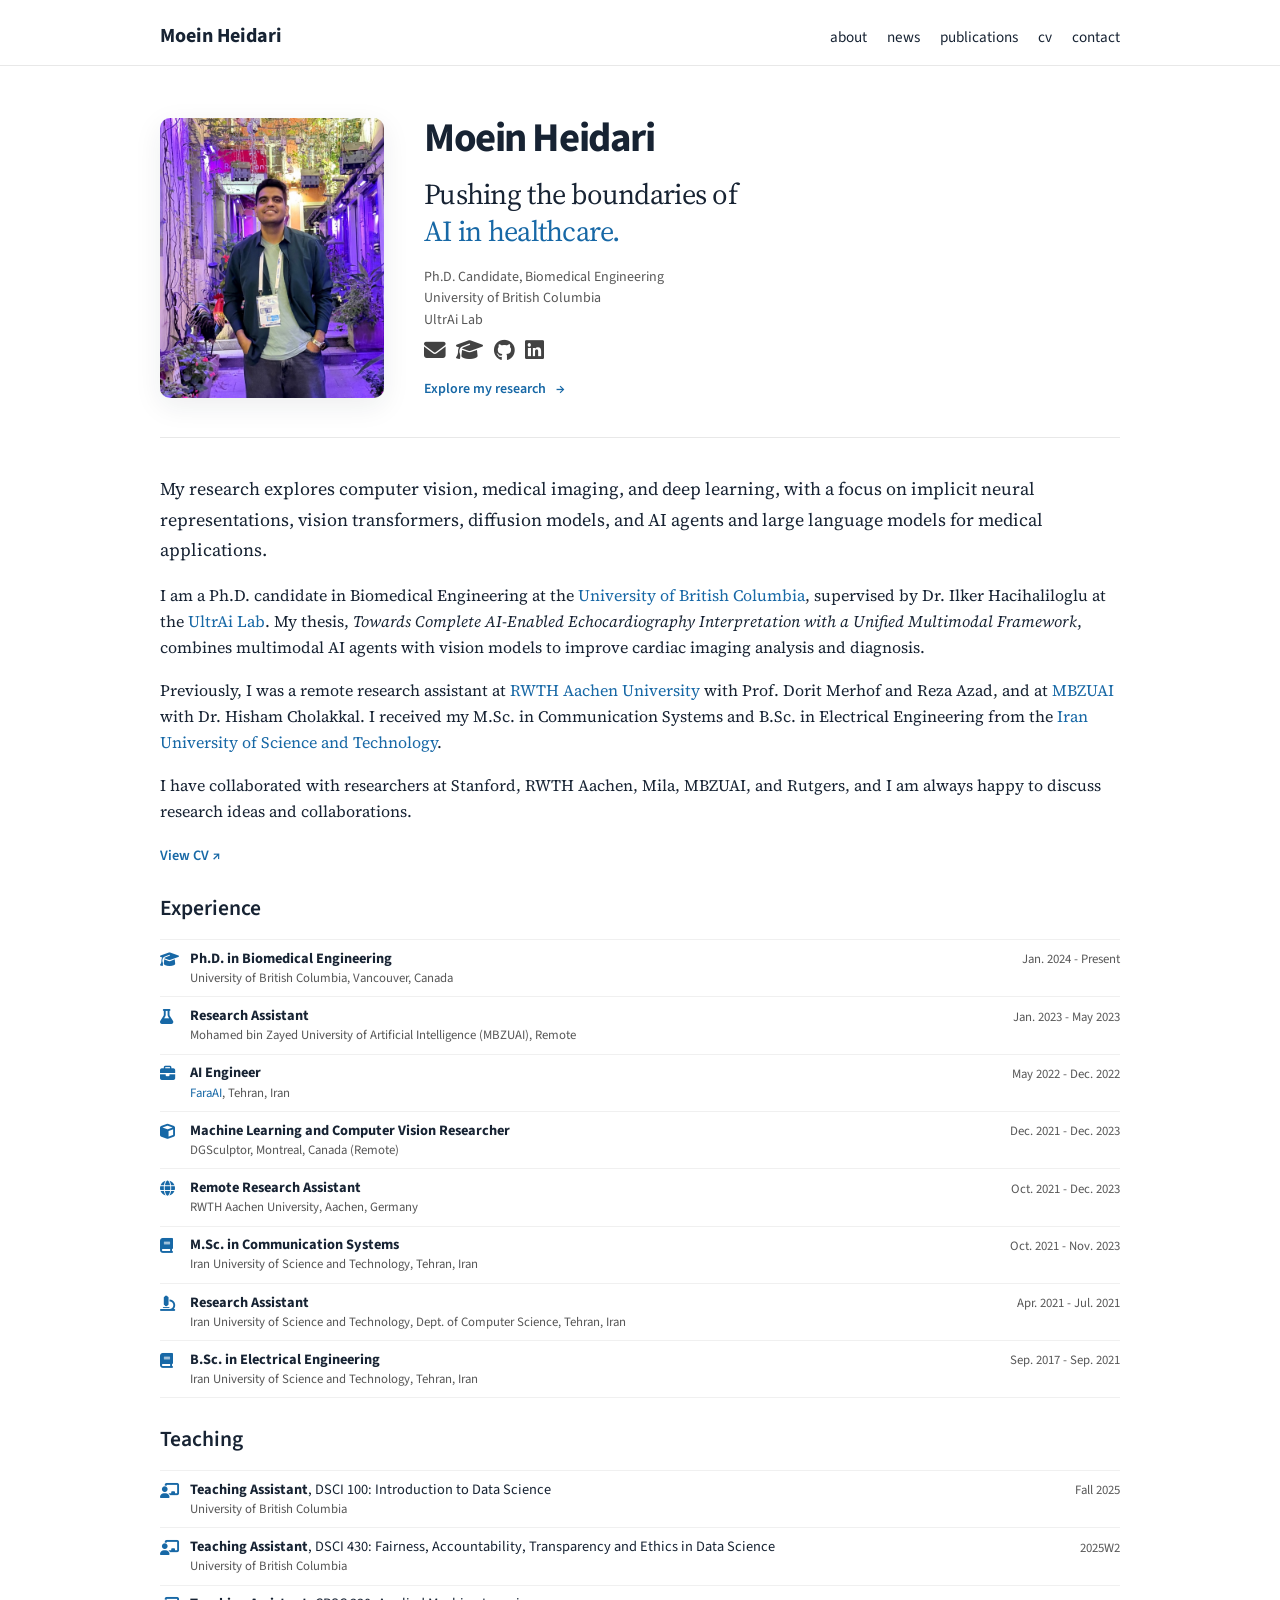
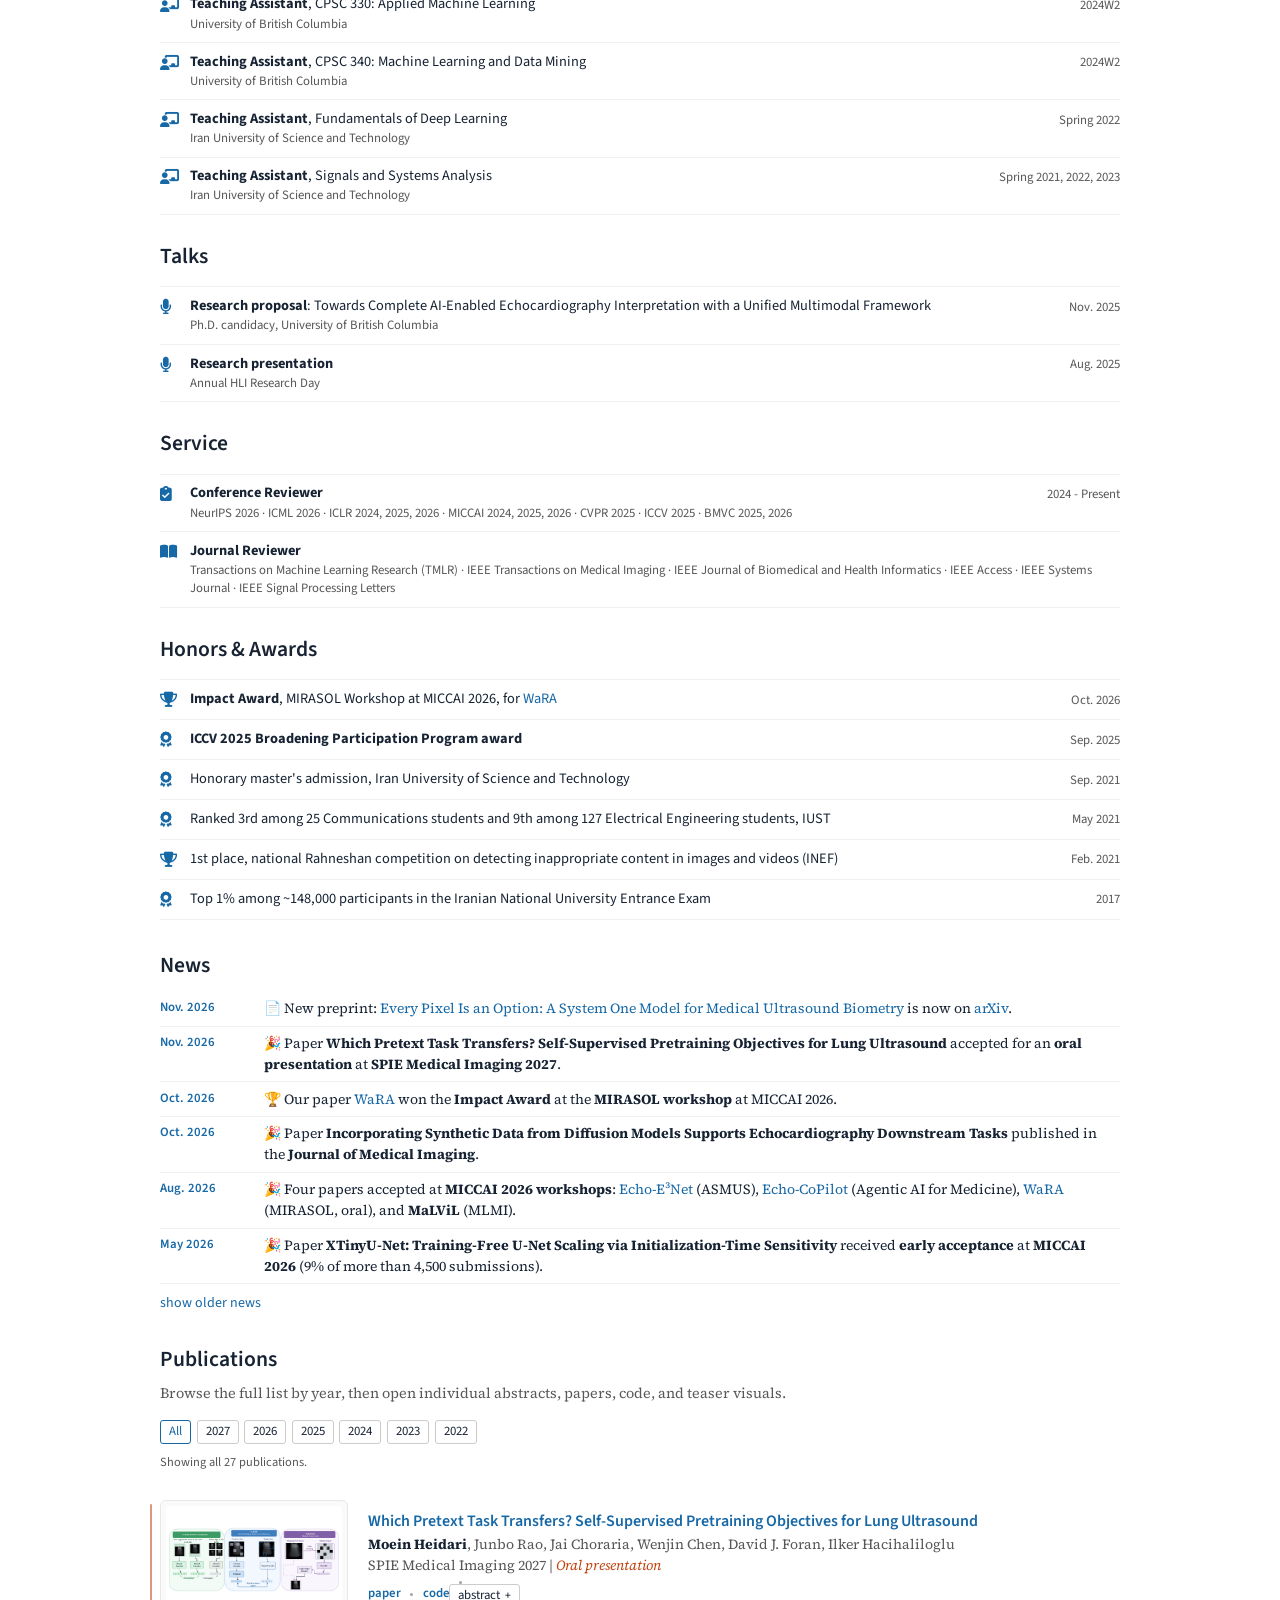
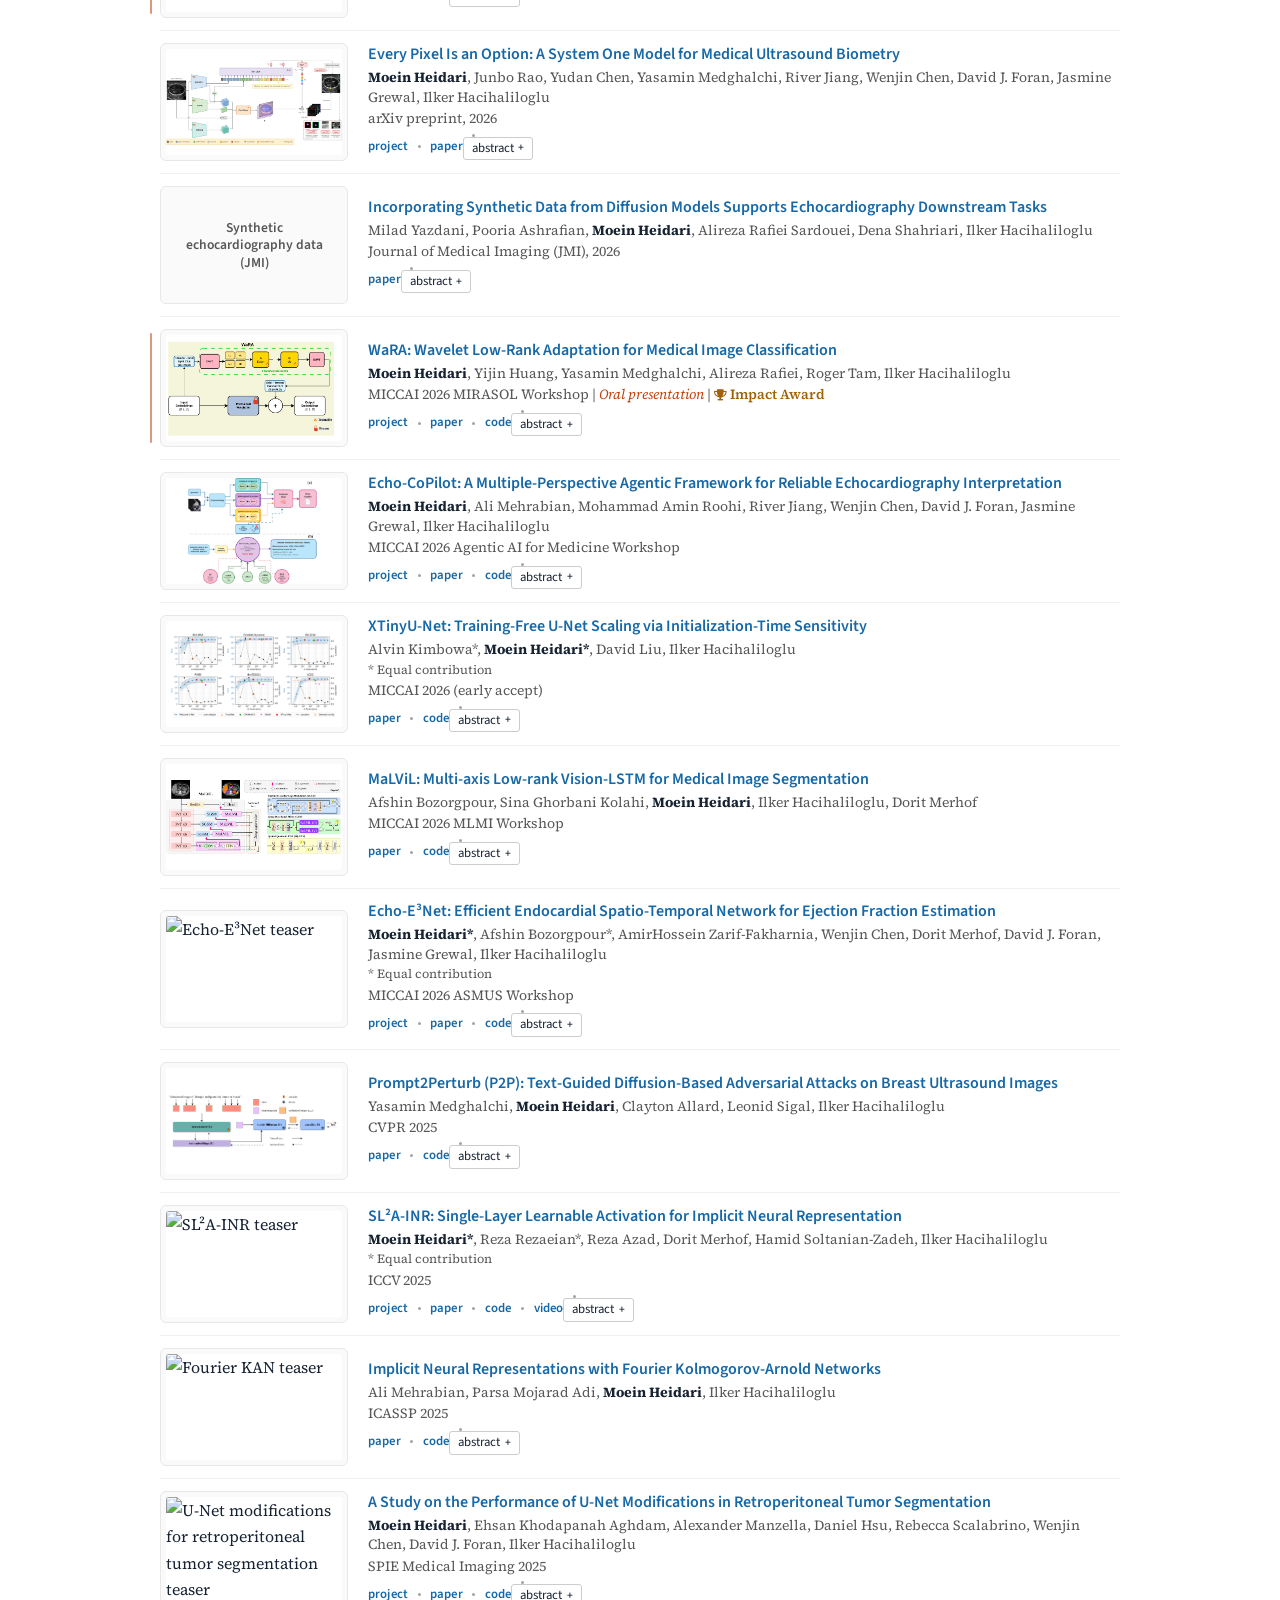
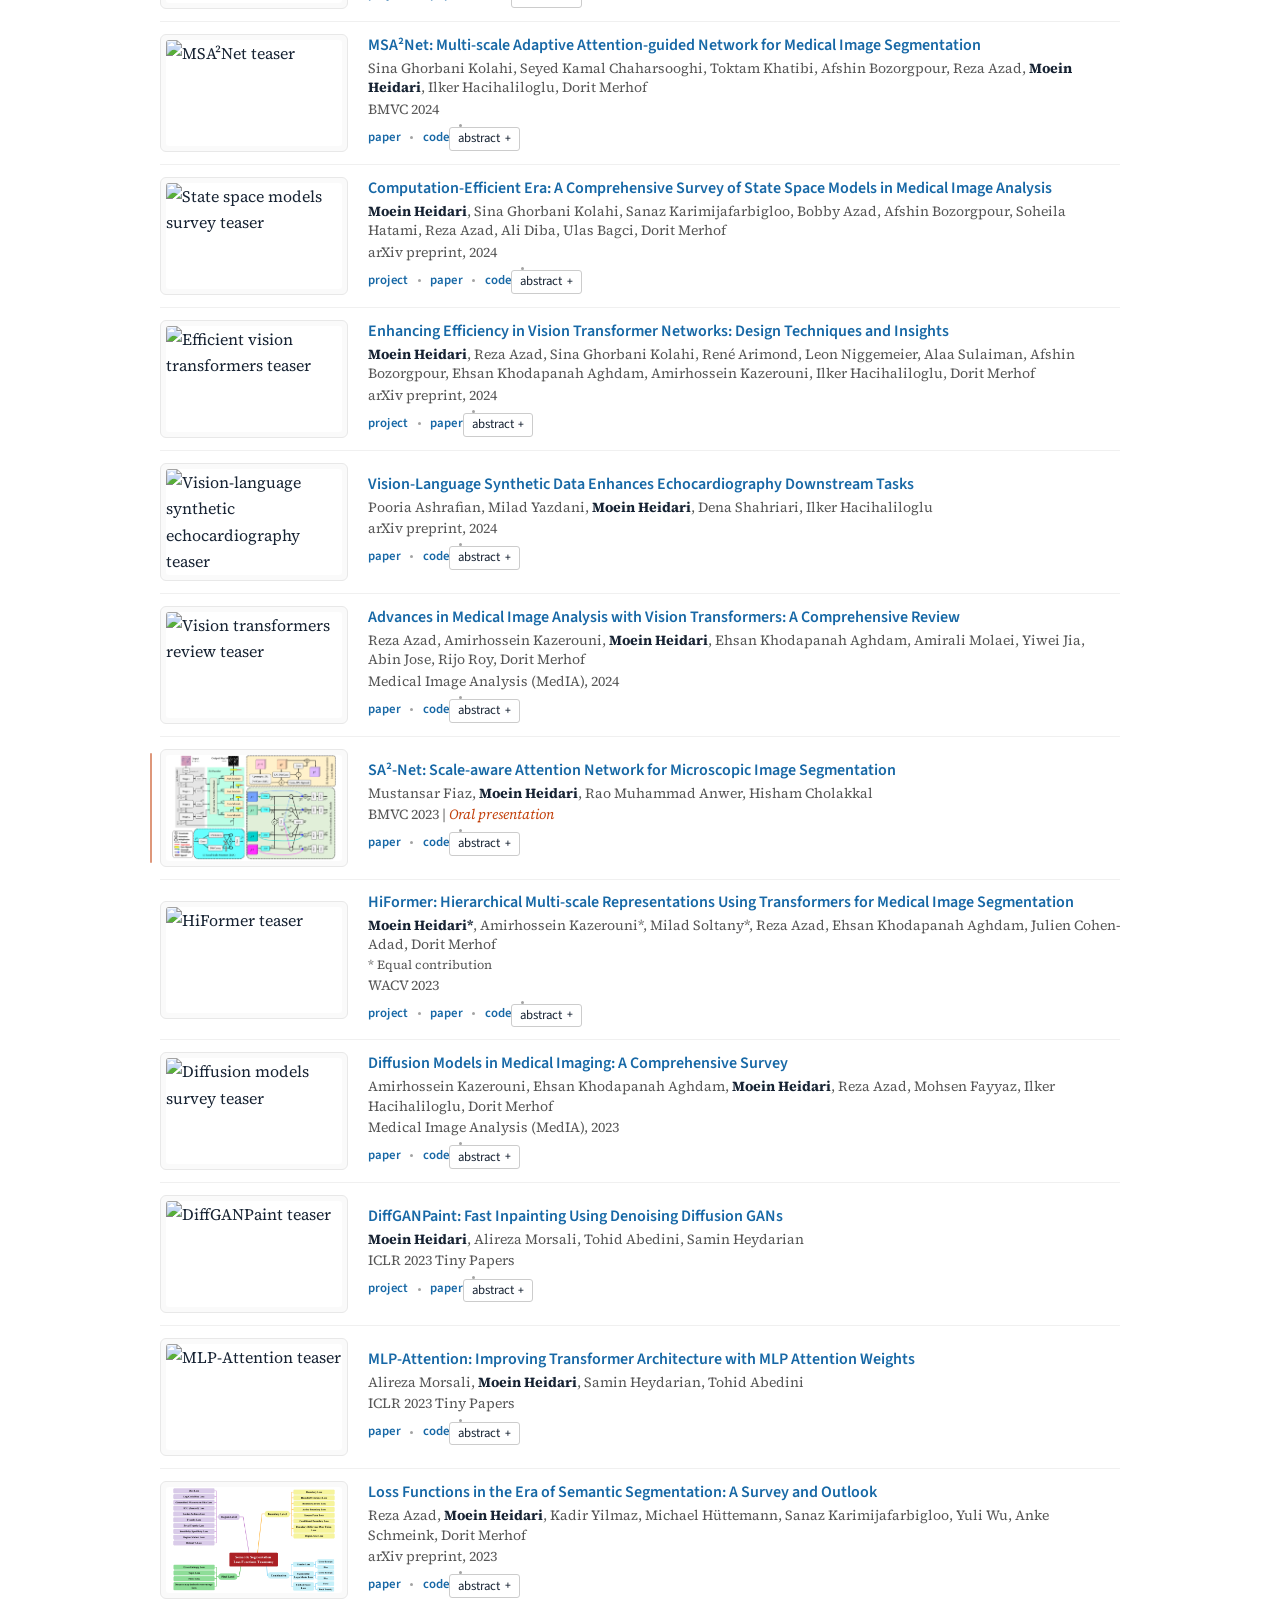
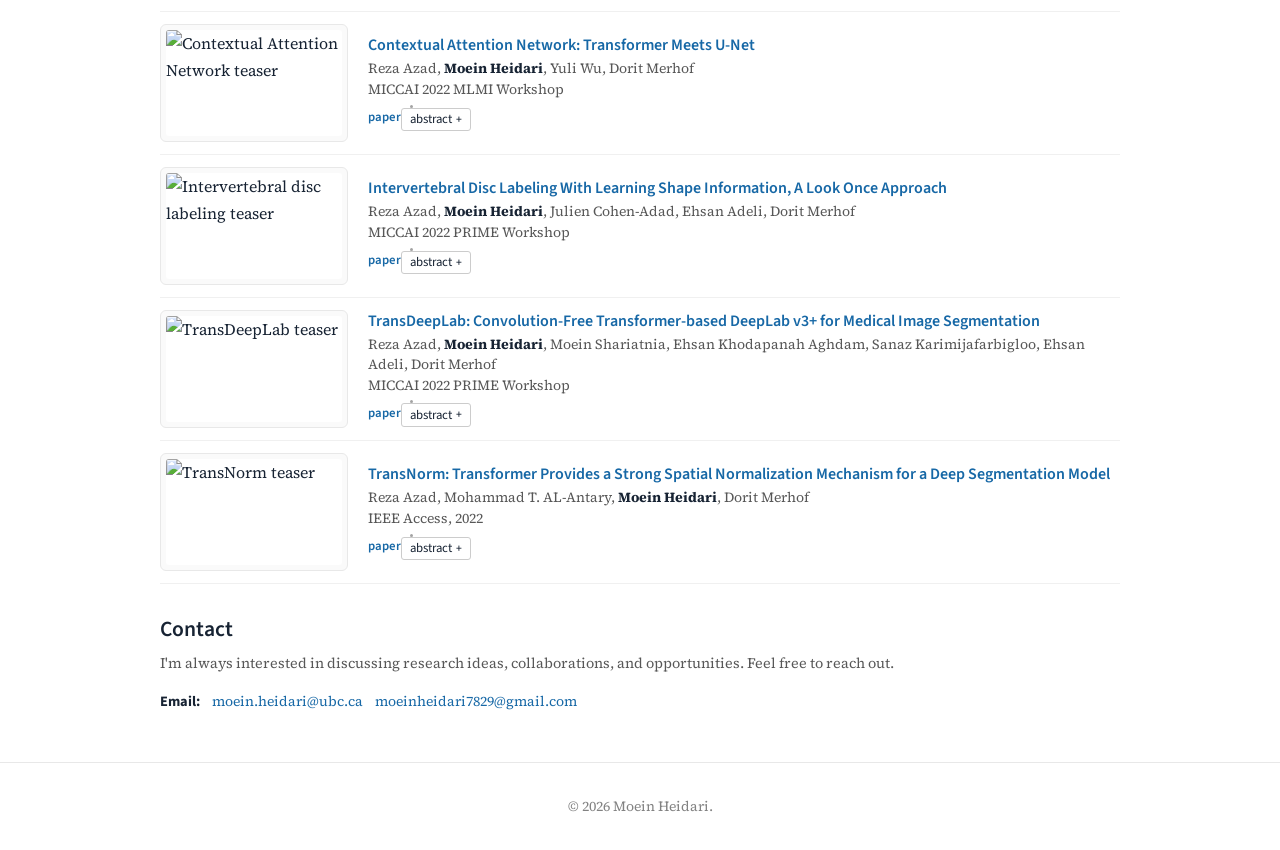
==== commit bcbabfbb: "Redesign homepage and add per-paper project pages - One-page layout: about, news (with "show older n" ====
--- a/index.html
+++ b/index.html
@@ -1,435 +1,1049 @@
 <!DOCTYPE html>
 <html lang="en">
-
 <head>
   <meta charset="utf-8">
-  <meta content="width=device-width, initial-scale=1.0" name="viewport">
-
+  <meta name="viewport" content="width=device-width, initial-scale=1">
   <title>Moein Heidari</title>
-  <meta content="" name="description">
-  <meta content="" name="keywords">
-
-  <!-- Favicons -->
-  <link href="assets/img/MH.PNG" rel="icon">
-  <link href="assets/img/MH.PNG" rel="apple-touch-icon">
-
-  <!-- Google Fonts -->
-  <link href="https://fonts.googleapis.com/css?family=Open+Sans:300,300i,400,400i,600,600i,700,700i|Raleway:300,300i,400,400i,500,500i,600,600i,700,700i|Poppins:300,300i,400,400i,500,500i,600,600i,700,700i" rel="stylesheet">
-
-  <!-- Vendor CSS Files -->
-  <link href="assets/vendor/aos/aos.css" rel="stylesheet">
-  <link href="assets/vendor/bootstrap/css/bootstrap.min.css" rel="stylesheet">
-  <link href="assets/vendor/bootstrap-icons/bootstrap-icons.css" rel="stylesheet">
-  <link href="assets/vendor/boxicons/css/boxicons.min.css" rel="stylesheet">
-  <link href="assets/vendor/glightbox/css/glightbox.min.css" rel="stylesheet">
-  <link href="assets/vendor/swiper/swiper-bundle.min.css" rel="stylesheet">
-  <link rel="stylesheet" href="https://cdnjs.cloudflare.com/ajax/libs/font-awesome/5.15.3/css/all.min.css">
-
-  <!-- Template Main CSS File -->
-  <link href="assets/css/style.css" rel="stylesheet">
-
-  <!-- =======================================================
-  * Template Name: iPortfolio
-  * Updated: Jul 27 2023 with Bootstrap v5.3.1
-  * Template URL: https://bootstrapmade.com/iportfolio-bootstrap-portfolio-websites-template/
-  * Author: BootstrapMade.com
-  * License: https://bootstrapmade.com/license/
-  ======================================================== -->
+  <meta name="description" content="Moein Heidari, Ph.D. candidate in Biomedical Engineering at the University of British Columbia, working on computer vision and AI for medical imaging and echocardiography.">
+  <meta name="author" content="Moein Heidari">
+
+  <link rel="preconnect" href="https://fonts.googleapis.com">
+  <link rel="preconnect" href="https://fonts.gstatic.com" crossorigin>
+  <link href="https://fonts.googleapis.com/css2?family=Source+Serif+4:ital,wght@0,400;0,600;0,700;1,400&family=Source+Sans+3:wght@400;600;700&display=swap" rel="stylesheet">
+  <link rel="stylesheet" href="https://cdnjs.cloudflare.com/ajax/libs/font-awesome/6.4.0/css/all.min.css">
+  <link rel="stylesheet" href="style.css">
 </head>
 
 <body>
 
-  <!-- ======= Mobile nav toggle button ======= -->
-  <i class="bi bi-list mobile-nav-toggle d-xl-none"></i>
-
-  <!-- ======= Header ======= -->
   <header id="header">
-    <div class="d-flex flex-column">
-
-      <div class="profile">
-        <img src="assets/img/profile-img.jpg" alt="" class="img-fluid rounded-circle">
-        <h1 class="text-light"><a href="index.html">Moein <br> Heidari</a></h1>
-        <div class="social-links mt-3 text-center">
-          <!-- <a href="https://twitter.com/MoeinHeidarii" class="twitter"><i class="bx bxl-twitter"></i></a> -->
-          <a href="mailto:moein.heidari@ubc.ca" class="gmail"> <i class='bx bx-mail-send'></i></a>
-          <a href="https://github.com/moeinheidari7829" class="github"><i class='bx bxl-github'></i></a>
-          <!-- <a href="#" class="facebook"><i class="bx bxl-facebook"></i></a> -->
-          <!-- <a href="#" class="instagram"><i class="bx bxl-instagram"></i></a> -->
-          <!-- <a href="#" class="google-plus"><i class="bx bxl-skype"></i></a> -->
-          <a href="https://www.linkedin.com/in/moein-heidari/" class="linkedin"><i class="bx bxl-linkedin"></i></a>
-          <a href="https://scholar.google.com/citations?user=mir8D5UAAAAJ&hl=en" class="google scholar"><i class="bx bxs-graduation"></i></a>
+    <div class="container">
+      <nav class="site-nav" aria-label="Main navigation">
+        <a class="site-title" href="#hero">Moein Heidari</a>
+        <div class="nav-links">
+          <a href="#about" class="nav-link">about</a>
+          <a href="#news" class="nav-link">news</a>
+          <a href="#publications" class="nav-link">publications</a>
+          <a href="assets/Moein_Heidari_CV.pdf" target="_blank" rel="noopener noreferrer">cv</a>
+          <a href="#contact" class="nav-link">contact</a>
+        </div>
+      </nav>
+    </div>
+  </header>
+
+  <section id="hero" class="container">
+    <img src="assets/profile.jpg" alt="Moein Heidari" class="profile-img">
+    <div class="profile-info">
+      <h1 class="profile-name">Moein Heidari</h1>
+      <p class="profile-focus">Pushing the boundaries of<br><span>AI in healthcare.</span></p>
+      <p class="profile-desc">Ph.D. Candidate, Biomedical Engineering<br>University of British Columbia<br>UltrAi Lab</p>
+      <div class="profile-social" aria-label="Social and contact links">
+        <a href="mailto:moein.heidari@ubc.ca" aria-label="Email Moein Heidari"><i class="fas fa-envelope" aria-hidden="true"></i></a>
+        <a href="https://scholar.google.com/citations?user=mir8D5UAAAAJ&amp;hl=en" target="_blank" rel="noopener noreferrer" aria-label="Google Scholar"><i class="fas fa-graduation-cap" aria-hidden="true"></i></a>
+        <a href="https://github.com/moeinheidari7829" target="_blank" rel="noopener noreferrer" aria-label="GitHub"><i class="fab fa-github" aria-hidden="true"></i></a>
+        <a href="https://www.linkedin.com/in/moein-heidari/" target="_blank" rel="noopener noreferrer" aria-label="LinkedIn"><i class="fab fa-linkedin" aria-hidden="true"></i></a>
+      </div>
+      <a class="research-link" href="#publications">Explore my research <span aria-hidden="true">→</span></a>
+    </div>
+  </section>
+
+  <main id="main">
+
+    <!-- ======= About ======= -->
+    <section id="about">
+      <div class="container">
+
+        <div class="about-copy">
+          <p>
+            My research explores computer vision, medical imaging, and deep learning, with a focus on
+            implicit neural representations, vision transformers, diffusion models, and AI agents and
+            large language models for medical applications.
+          </p>
+          <p>
+            I am a Ph.D. candidate in Biomedical Engineering at the
+            <a href="https://www.ubc.ca/" target="_blank" rel="noopener noreferrer">University of British Columbia</a>,
+            supervised by Dr. Ilker Hacihaliloglu at the
+            <a href="https://ultrai.med.ubc.ca/" target="_blank" rel="noopener noreferrer">UltrAi Lab</a>.
+            My thesis, <em>Towards Complete AI-Enabled Echocardiography Interpretation with a Unified Multimodal Framework</em>,
+            combines multimodal AI agents with vision models to improve cardiac imaging analysis and diagnosis.
+          </p>
+          <p>
+            Previously, I was a remote research assistant at
+            <a href="https://www.rwth-aachen.de/" target="_blank" rel="noopener noreferrer">RWTH Aachen University</a>
+            with Prof. Dorit Merhof and Reza Azad, and at
+            <a href="https://mbzuai.ac.ae/" target="_blank" rel="noopener noreferrer">MBZUAI</a>
+            with Dr. Hisham Cholakkal. I received my M.Sc. in Communication Systems and B.Sc. in Electrical Engineering from the
+            <a href="https://www.iust.ac.ir/" target="_blank" rel="noopener noreferrer">Iran University of Science and Technology</a>.
+          </p>
+          <p>
+            I have collaborated with researchers at Stanford, RWTH Aachen, Mila, MBZUAI, and Rutgers, and I am always happy
+            to discuss research ideas and collaborations.
+          </p>
+          <p class="about-actions">
+            <a href="assets/Moein_Heidari_CV.pdf" class="cv-link" target="_blank" rel="noopener noreferrer">View CV</a>
+          </p>
+        </div>
+
+        <div class="content">
+          <h3>Experience</h3>
+          <div class="experience-list">
+            <div class="experience-item">
+              <div class="experience-main">
+                <span class="experience-icon"><i class="fas fa-graduation-cap"></i></span>
+                <div>
+                  <p class="experience-role"><b>Ph.D. in Biomedical Engineering</b></p>
+                  <p class="experience-meta">University of British Columbia, Vancouver, Canada</p>
+                </div>
+              </div>
+              <span class="experience-date">Jan. 2024 - Present</span>
+            </div>
+            <div class="experience-item">
+              <div class="experience-main">
+                <span class="experience-icon"><i class="fas fa-flask"></i></span>
+                <div>
+                  <p class="experience-role"><b>Research Assistant</b></p>
+                  <p class="experience-meta">Mohamed bin Zayed University of Artificial Intelligence (MBZUAI), Remote</p>
+                </div>
+              </div>
+              <span class="experience-date">Jan. 2023 - May 2023</span>
+            </div>
+            <div class="experience-item">
+              <div class="experience-main">
+                <span class="experience-icon"><i class="fas fa-briefcase"></i></span>
+                <div>
+                  <p class="experience-role"><b>AI Engineer</b></p>
+                  <p class="experience-meta"><a href="https://faraai.ir" target="_blank" rel="noopener noreferrer">FaraAI</a>, Tehran, Iran</p>
+                </div>
+              </div>
+              <span class="experience-date">May 2022 - Dec. 2022</span>
+            </div>
+            <div class="experience-item">
+              <div class="experience-main">
+                <span class="experience-icon"><i class="fas fa-cube"></i></span>
+                <div>
+                  <p class="experience-role"><b>Machine Learning and Computer Vision Researcher</b></p>
+                  <p class="experience-meta">DGSculptor, Montreal, Canada (Remote)</p>
+                </div>
+              </div>
+              <span class="experience-date">Dec. 2021 - Dec. 2023</span>
+            </div>
+            <div class="experience-item">
+              <div class="experience-main">
+                <span class="experience-icon"><i class="fas fa-globe"></i></span>
+                <div>
+                  <p class="experience-role"><b>Remote Research Assistant</b></p>
+                  <p class="experience-meta">RWTH Aachen University, Aachen, Germany</p>
+                </div>
+              </div>
+              <span class="experience-date">Oct. 2021 - Dec. 2023</span>
+            </div>
+            <div class="experience-item">
+              <div class="experience-main">
+                <span class="experience-icon"><i class="fas fa-book"></i></span>
+                <div>
+                  <p class="experience-role"><b>M.Sc. in Communication Systems</b></p>
+                  <p class="experience-meta">Iran University of Science and Technology, Tehran, Iran</p>
+                </div>
+              </div>
+              <span class="experience-date">Oct. 2021 - Nov. 2023</span>
+            </div>
+            <div class="experience-item">
+              <div class="experience-main">
+                <span class="experience-icon"><i class="fas fa-microscope"></i></span>
+                <div>
+                  <p class="experience-role"><b>Research Assistant</b></p>
+                  <p class="experience-meta">Iran University of Science and Technology, Dept. of Computer Science, Tehran, Iran</p>
+                </div>
+              </div>
+              <span class="experience-date">Apr. 2021 - Jul. 2021</span>
+            </div>
+            <div class="experience-item">
+              <div class="experience-main">
+                <span class="experience-icon"><i class="fas fa-book"></i></span>
+                <div>
+                  <p class="experience-role"><b>B.Sc. in Electrical Engineering</b></p>
+                  <p class="experience-meta">Iran University of Science and Technology, Tehran, Iran</p>
+                </div>
+              </div>
+              <span class="experience-date">Sep. 2017 - Sep. 2021</span>
+            </div>
+          </div>
+
+          <h3>Teaching</h3>
+          <div class="experience-list">
+            <div class="experience-item">
+              <div class="experience-main">
+                <span class="experience-icon"><i class="fas fa-chalkboard-teacher"></i></span>
+                <div>
+                  <p class="experience-role"><b>Teaching Assistant</b>, DSCI 100: Introduction to Data Science</p>
+                  <p class="experience-meta">University of British Columbia</p>
+                </div>
+              </div>
+              <span class="experience-date">Fall 2025</span>
+            </div>
+            <div class="experience-item">
+              <div class="experience-main">
+                <span class="experience-icon"><i class="fas fa-chalkboard-teacher"></i></span>
+                <div>
+                  <p class="experience-role"><b>Teaching Assistant</b>, DSCI 430: Fairness, Accountability, Transparency and Ethics in Data Science</p>
+                  <p class="experience-meta">University of British Columbia</p>
+                </div>
+              </div>
+              <span class="experience-date">2025W2</span>
+            </div>
+            <div class="experience-item">
+              <div class="experience-main">
+                <span class="experience-icon"><i class="fas fa-chalkboard-teacher"></i></span>
+                <div>
+                  <p class="experience-role"><b>Teaching Assistant</b>, CPSC 330: Applied Machine Learning</p>
+                  <p class="experience-meta">University of British Columbia</p>
+                </div>
+              </div>
+              <span class="experience-date">2024W2</span>
+            </div>
+            <div class="experience-item">
+              <div class="experience-main">
+                <span class="experience-icon"><i class="fas fa-chalkboard-teacher"></i></span>
+                <div>
+                  <p class="experience-role"><b>Teaching Assistant</b>, CPSC 340: Machine Learning and Data Mining</p>
+                  <p class="experience-meta">University of British Columbia</p>
+                </div>
+              </div>
+              <span class="experience-date">2024W2</span>
+            </div>
+            <div class="experience-item">
+              <div class="experience-main">
+                <span class="experience-icon"><i class="fas fa-chalkboard-teacher"></i></span>
+                <div>
+                  <p class="experience-role"><b>Teaching Assistant</b>, Fundamentals of Deep Learning</p>
+                  <p class="experience-meta">Iran University of Science and Technology</p>
+                </div>
+              </div>
+              <span class="experience-date">Spring 2022</span>
+            </div>
+            <div class="experience-item">
+              <div class="experience-main">
+                <span class="experience-icon"><i class="fas fa-chalkboard-teacher"></i></span>
+                <div>
+                  <p class="experience-role"><b>Teaching Assistant</b>, Signals and Systems Analysis</p>
+                  <p class="experience-meta">Iran University of Science and Technology</p>
+                </div>
+              </div>
+              <span class="experience-date">Spring 2021, 2022, 2023</span>
+            </div>
+          </div>
+
+          <h3>Talks</h3>
+          <div class="experience-list">
+            <div class="experience-item">
+              <div class="experience-main">
+                <span class="experience-icon"><i class="fas fa-microphone"></i></span>
+                <div>
+                  <p class="experience-role"><b>Research proposal</b>: Towards Complete AI-Enabled Echocardiography Interpretation with a Unified Multimodal Framework</p>
+                  <p class="experience-meta">Ph.D. candidacy, University of British Columbia</p>
+                </div>
+              </div>
+              <span class="experience-date">Nov. 2025</span>
+            </div>
+            <div class="experience-item">
+              <div class="experience-main">
+                <span class="experience-icon"><i class="fas fa-microphone"></i></span>
+                <div>
+                  <p class="experience-role"><b>Research presentation</b></p>
+                  <p class="experience-meta">Annual HLI Research Day</p>
+                </div>
+              </div>
+              <span class="experience-date">Aug. 2025</span>
+            </div>
+          </div>
+
+          <h3>Service</h3>
+          <div class="experience-list">
+            <div class="experience-item">
+              <div class="experience-main">
+                <span class="experience-icon"><i class="fas fa-clipboard-check"></i></span>
+                <div>
+                  <p class="experience-role"><b>Conference Reviewer</b></p>
+                  <p class="experience-meta">NeurIPS 2026 · ICML 2026 · ICLR 2024, 2025, 2026 · MICCAI 2024, 2025, 2026 · CVPR 2025 · ICCV 2025 · BMVC 2025, 2026</p>
+                </div>
+              </div>
+              <span class="experience-date">2024 - Present</span>
+            </div>
+            <div class="experience-item">
+              <div class="experience-main">
+                <span class="experience-icon"><i class="fas fa-book-open"></i></span>
+                <div>
+                  <p class="experience-role"><b>Journal Reviewer</b></p>
+                  <p class="experience-meta">Transactions on Machine Learning Research (TMLR) · IEEE Transactions on Medical Imaging · IEEE Journal of Biomedical and Health Informatics · IEEE Access · IEEE Systems Journal · IEEE Signal Processing Letters</p>
+                </div>
+              </div>
+              <span class="experience-date"></span>
+            </div>
+          </div>
+
+          <h3>Honors &amp; Awards</h3>
+          <div class="experience-list">
+            <div class="experience-item">
+              <div class="experience-main">
+                <span class="experience-icon"><i class="fas fa-trophy"></i></span>
+                <div><p class="experience-role"><b>Impact Award</b>, MIRASOL Workshop at MICCAI 2026, for <a href="wara/">WaRA</a></p></div>
+              </div>
+              <span class="experience-date">Oct. 2026</span>
+            </div>
+            <div class="experience-item">
+              <div class="experience-main">
+                <span class="experience-icon"><i class="fas fa-award"></i></span>
+                <div><p class="experience-role"><b>ICCV 2025 Broadening Participation Program award</b></p></div>
+              </div>
+              <span class="experience-date">Sep. 2025</span>
+            </div>
+            <div class="experience-item">
+              <div class="experience-main">
+                <span class="experience-icon"><i class="fas fa-award"></i></span>
+                <div><p class="experience-role">Honorary master's admission, Iran University of Science and Technology</p></div>
+              </div>
+              <span class="experience-date">Sep. 2021</span>
+            </div>
+            <div class="experience-item">
+              <div class="experience-main">
+                <span class="experience-icon"><i class="fas fa-award"></i></span>
+                <div><p class="experience-role">Ranked 3rd among 25 Communications students and 9th among 127 Electrical Engineering students, IUST</p></div>
+              </div>
+              <span class="experience-date">May 2021</span>
+            </div>
+            <div class="experience-item">
+              <div class="experience-main">
+                <span class="experience-icon"><i class="fas fa-trophy"></i></span>
+                <div><p class="experience-role">1st place, national Rahneshan competition on detecting inappropriate content in images and videos (INEF)</p></div>
+              </div>
+              <span class="experience-date">Feb. 2021</span>
+            </div>
+            <div class="experience-item">
+              <div class="experience-main">
+                <span class="experience-icon"><i class="fas fa-award"></i></span>
+                <div><p class="experience-role">Top 1% among ~148,000 participants in the Iranian National University Entrance Exam</p></div>
+              </div>
+              <span class="experience-date">2017</span>
+            </div>
+          </div>
+        </div>
+
+      </div>
+    </section>
+
+    <!-- ======= News ======= -->
+    <section id="news">
+      <div class="container">
+        <div class="section-title">
+          <h2>News</h2>
+        </div>
+        <ul class="news-list">
+          <li><article class="news-card"><p class="news-date">Nov. 2026</p><p class="news-copy">📄 New preprint: <a href="every-pixel/" class="link-accent">Every Pixel Is an Option: A System One Model for Medical Ultrasound Biometry</a> is now on <a href="https://arxiv.org/abs/2611.03360" target="_blank" rel="noopener noreferrer">arXiv</a>.</p></article></li>
+          <li><article class="news-card"><p class="news-date">Nov. 2026</p><p class="news-copy">🎉 Paper <strong>Which Pretext Task Transfers? Self-Supervised Pretraining Objectives for Lung Ultrasound</strong> accepted for an <strong>oral presentation</strong> at <strong>SPIE Medical Imaging 2027</strong>.</p></article></li>
+          <li><article class="news-card"><p class="news-date">Oct. 2026</p><p class="news-copy">🏆 Our paper <a href="wara/" class="link-accent">WaRA</a> won the <strong>Impact Award</strong> at the <strong>MIRASOL workshop</strong> at MICCAI 2026.</p></article></li>
+          <li><article class="news-card"><p class="news-date">Oct. 2026</p><p class="news-copy">🎉 Paper <strong>Incorporating Synthetic Data from Diffusion Models Supports Echocardiography Downstream Tasks</strong> published in the <strong>Journal of Medical Imaging</strong>.</p></article></li>
+          <li><article class="news-card"><p class="news-date">Aug. 2026</p><p class="news-copy">🎉 Four papers accepted at <strong>MICCAI 2026 workshops</strong>: <a href="echo-e3net/" class="link-accent">Echo-E³Net</a> (ASMUS), <a href="echo-copilot/" class="link-accent">Echo-CoPilot</a> (Agentic AI for Medicine), <a href="wara/" class="link-accent">WaRA</a> (MIRASOL, oral), and <strong>MaLViL</strong> (MLMI).</p></article></li>
+          <li><article class="news-card"><p class="news-date">May 2026</p><p class="news-copy">🎉 Paper <strong>XTinyU-Net: Training-Free U-Net Scaling via Initialization-Time Sensitivity</strong> received <strong>early acceptance</strong> at <strong>MICCAI 2026</strong> (9% of more than 4,500 submissions).</p></article></li>
+          <li><article class="news-card"><p class="news-date">Nov. 2025</p><div class="news-copy"><p>🎓 Successfully <strong>advanced to Ph.D. candidacy</strong> after presenting my research proposal, <em>Towards Complete AI-Enabled Echocardiography Interpretation with a Unified Multimodal Framework</em>.</p><button type="button" class="news-figure" data-full="assets/news/candidacy-2025.jpg" aria-label="Open photo from the research proposal presentation"><img src="assets/news/candidacy-2025.jpg" alt="Moein Heidari next to the title slide of his Ph.D. research proposal at UBC" loading="lazy"></button></div></article></li>
+          <li><article class="news-card"><p class="news-date">Sep. 2025</p><p class="news-copy">🏅 Selected for the <strong>ICCV 2025 Broadening Participation Program award</strong> to present my work at ICCV 2025 in Honolulu.</p></article></li>
+          <li><article class="news-card"><p class="news-date">Aug. 2025</p><p class="news-copy">🎤 Presented my research at the annual <strong>HLI Research Day</strong>.</p></article></li>
+          <li><article class="news-card"><p class="news-date">Jun. 2025</p><p class="news-copy">🎉 Paper <a href="https://moeinheidari7829.github.io/SL2A-INR/" class="link-accent">SL²A-INR</a> accepted at <strong>ICCV 2025</strong>.</p></article></li>
+          <li><article class="news-card"><p class="news-date">Feb. 2025</p><p class="news-copy">🎉 Paper <strong>Prompt2Perturb (P2P)</strong> accepted at <strong>CVPR 2025</strong>.</p></article></li>
+          <li><article class="news-card"><p class="news-date">Dec. 2024</p><p class="news-copy">🎉 Paper on <strong>Fourier Kolmogorov-Arnold Networks</strong> for implicit neural representations accepted at <strong>ICASSP 2025</strong>.</p></article></li>
+          <li><article class="news-card"><p class="news-date">Dec. 2024</p><p class="news-copy">🎉 Paper <a href="retroperitoneal-unet/" class="link-accent">A Study on the Performance of U-Net Modifications in Retroperitoneal Tumor Segmentation</a> accepted at <strong>SPIE Medical Imaging 2025</strong>.</p></article></li>
+          <li><article class="news-card"><p class="news-date">Jul. 2024</p><p class="news-copy">🎉 Paper <strong>MSA²Net</strong> on multi-scale adaptive attention accepted at <strong>BMVC 2024</strong>.</p></article></li>
+          <li><article class="news-card"><p class="news-date">Jan. 2024</p><p class="news-copy">🎓 Started my <strong>Ph.D. in Biomedical Engineering</strong> at the University of British Columbia.</p></article></li>
+          <li><article class="news-card"><p class="news-date">Aug. 2023</p><p class="news-copy">🎉 Paper <strong>SA²-Net</strong> accepted for an <strong>oral presentation</strong> at <strong>BMVC 2023</strong>.</p></article></li>
+          <li><article class="news-card"><p class="news-date">Aug. 2023</p><p class="news-copy">🎉 Our survey on <strong>Vision Transformers in Medical Imaging</strong> accepted in <strong>Medical Image Analysis</strong>.</p></article></li>
+          <li><article class="news-card"><p class="news-date">Aug. 2023</p><p class="news-copy">🎉 Our survey on <strong>Diffusion Models in Medical Imaging</strong> accepted in <strong>Medical Image Analysis</strong>.</p></article></li>
+          <li><article class="news-card"><p class="news-date">Sep. 2022</p><p class="news-copy">🎉 Paper <a href="hiformer/" class="link-accent">HiFormer</a> on medical image segmentation accepted at <strong>WACV 2023</strong>.</p></article></li>
+          <li><article class="news-card"><p class="news-date">Aug. 2022</p><p class="news-copy">🎉 Three papers, <strong>Contextual Attention Network</strong>, <strong>IVD Labeling</strong>, and <strong>TransDeepLab</strong>, accepted at <strong>MICCAI 2022</strong> workshops (MLMI and PRIME).</p></article></li>
+          <li><article class="news-card"><p class="news-date">Aug. 2022</p><p class="news-copy">🎉 Paper <strong>TransNorm</strong> accepted in <strong>IEEE Access</strong>.</p></article></li>
+          <li><article class="news-card"><p class="news-date">Sep. 2021</p><p class="news-copy">🎓 Defended my <strong>bachelor's thesis</strong> on deep learning based end-to-end wireless communication.</p></article></li>
+        </ul>
+        <button type="button" class="news-toggle" aria-expanded="false">show older news</button>
+      </div>
+    </section>
+
+    <!-- ======= Publications ======= -->
+    <section id="publications">
+      <div class="container">
+        <div class="section-title">
+          <h2>Publications</h2>
+          <p>Browse the full list by year, then open individual abstracts, papers, code, and teaser visuals.</p>
+        </div>
+
+        <div class="publications-toolbar" role="toolbar" aria-label="Filter publications by year">
+          <button type="button" class="pub-filter is-active" data-filter="all" aria-pressed="true">All</button>
+          <button type="button" class="pub-filter" data-filter="2027" aria-pressed="false">2027</button>
+          <button type="button" class="pub-filter" data-filter="2026" aria-pressed="false">2026</button>
+          <button type="button" class="pub-filter" data-filter="2025" aria-pressed="false">2025</button>
+          <button type="button" class="pub-filter" data-filter="2024" aria-pressed="false">2024</button>
+          <button type="button" class="pub-filter" data-filter="2023" aria-pressed="false">2023</button>
+          <button type="button" class="pub-filter" data-filter="2022" aria-pressed="false">2022</button>
+        </div>
+        <p class="publication-status" aria-live="polite">Showing all 27 publications.</p>
+
+        <article class="post oral-paper" data-year="2027">
+          <div class="pub-media">
+            <img src="assets/lus-pretext.png" alt="Which Pretext Task Transfers? teaser" loading="lazy">
+          </div>
+          <div class="pub-content">
+            <h3 class="pub-title">Which Pretext Task Transfers? Self-Supervised Pretraining Objectives for Lung Ultrasound</h3>
+            <p class="pub-authors">
+              <strong>Moein Heidari</strong>, Junbo Rao, Jai Choraria, Wenjin Chen, David J. Foran, Ilker Hacihaliloglu
+            </p>
+            <p class="pub-venue">SPIE Medical Imaging 2027 | <span class="oral-badge">Oral presentation</span></p>
+            <div class="pub-actions">
+              <a class="pub-action-link" href="https://arxiv.org/abs/2609.16551" target="_blank" rel="noopener noreferrer">paper</a>
+              <a class="pub-action-link" href="https://github.com/moeinheidari7829/LUSVideoSSL" target="_blank" rel="noopener noreferrer">code</a>
+              <details class="pub-abstract">
+                <summary class="pub-abstract-toggle"></summary>
+                <div class="pub-abstract-body">
+                  <p>Self-supervised learning (SSL) can reduce the need for labelled medical images, but the choice of pretext objective remains unclear for lung ultrasound (LUS). Contrastive learning, masked reconstruction, and joint-embedding predictive architectures (JEPA) differ in the space in which their targets are defined, yet existing ultrasound studies compare them under different corpora, backbones, and evaluation protocols. We compare these three objective families using the same encoder backbone, pretraining corpus, optimisation schedule, and frozen-evaluation protocol. Encoders are pretrained on COVID-BLUeS LUS videos and evaluated with linear, kNN, and attentive probes at 5%, 10%, 50%, and 100% label budgets. Evaluation is performed on POCUS using patient-level five-fold cross-validation and on the independently acquired Mendeley-Uganda dataset, which is excluded from both pretraining and probe fitting. At the full label budget under linear probing, VideoMAE and V-JEPA achieve 66.5 ± 13.1 and 65.4 ± 11.7 balanced accuracy on POCUS, while MoCo achieves 42.1 ± 1.2. On Mendeley-Uganda, the ranking reverses: MoCo performs best at 62.7 ± 1.0, followed by VideoMAE at 53.8 ± 2.8, while V-JEPA falls near chance at 35.1 ± 4.9. These results show that POCUS probe accuracy alone does not identify the objective that transfers best across datasets. We also outline planned representation-level analyses to examine this reversal. Code is publicly available at https://github.com/moeinheidari7829/LUSVideoSSL.</p>
+                </div>
+              </details>
+            </div>
+          </div>
+        </article>
+
+        <article class="post" data-year="2026">
+          <div class="pub-media">
+            <img src="assets/every-pixel.png" alt="Every Pixel Is an Option teaser" loading="lazy">
+          </div>
+          <div class="pub-content">
+            <h3 class="pub-title"><a href="every-pixel/">Every Pixel Is an Option: A System One Model for Medical Ultrasound Biometry</a></h3>
+            <p class="pub-authors">
+              <strong>Moein Heidari</strong>, Junbo Rao, Yudan Chen, Yasamin Medghalchi, River Jiang, Wenjin Chen, David J. Foran, Jasmine Grewal, Ilker Hacihaliloglu
+            </p>
+            <p class="pub-venue">arXiv preprint, 2026</p>
+            <div class="pub-actions">
+              <a class="pub-action-link" href="every-pixel/">project</a>
+              <a class="pub-action-link" href="https://arxiv.org/abs/2611.03360" target="_blank" rel="noopener noreferrer">paper</a>
+              <details class="pub-abstract">
+                <summary class="pub-abstract-toggle"></summary>
+                <div class="pub-abstract-body">
+                  <p>**Purpose:** Ultrasound biometry is widely used across various clinical applications, including prenatal and cardiac examinations, to obtain quantitative measurements by placing calipers at anatomical landmarks. However, these measurements remain subject to interoperator variability as they rely largely on manual caliper placement. Conventional methods often use specialized prediction heads for different ultrasound tasks, whereas vision-language models offer flexibility through text instructions. However, direct coordinate prediction does not explicitly model spatial likelihood distributions, limiting the representation of localization ambiguity. **Methods:** We propose Kev-Bio, a vision-language model that uses clinical measurement questions to guide ultrasound landmark detection. Inspired by System One decision models, Kev-Bio uses decision representations of the language model to generate queries for each caliper endpoint. These queries are matched against shared dense ultrasound features to produce spatial probability maps, from which landmark coordinates and clinical measurements are derived. The model is trained end-to-end using both landmark localization and clinical measurement losses. **Results:** On the nine-view FU/GU Biometry 2026 dataset, Kev-Bio achieves a mean radial error (MRE) of 22.50 pixels and a clinical measurement mean absolute error (MAE) of 15.38, outperforming the compared baselines in overall performance. **Conclusion:** These results demonstrate the effectiveness of Kev-Bio for ultrasound landmark detection and clinical measurement across different anatomical views. Our code and models are available at https://github.com/moeinheidari7829/Kev-Bio.</p>
+                </div>
+              </details>
+            </div>
+          </div>
+        </article>
+
+        <article class="post" data-year="2026">
+          <div class="pub-media pub-media-empty" aria-hidden="true"><span>Synthetic echocardiography data (JMI)</span></div>
+          <div class="pub-content">
+            <h3 class="pub-title">Incorporating Synthetic Data from Diffusion Models Supports Echocardiography Downstream Tasks</h3>
+            <p class="pub-authors">
+              Milad Yazdani, Pooria Ashrafian, <strong>Moein Heidari</strong>, Alireza Rafiei Sardouei, Dena Shahriari, Ilker Hacihaliloglu
+            </p>
+            <p class="pub-venue">Journal of Medical Imaging (JMI), 2026</p>
+            <div class="pub-actions">
+              <a class="pub-action-link" href="https://doi.org/10.1117/1.JMI.13.5.057002" target="_blank" rel="noopener noreferrer">paper</a>
+              <details class="pub-abstract">
+                <summary class="pub-abstract-toggle"></summary>
+                <div class="pub-abstract-body">
+                  <p>Purpose: Large labeled echocardiography datasets are costly to collect. We use diffusion models to generate synthetic training data for segmentation and cardiac phase classification. Approach: We study three generation approaches on CAMUS: an unconditional image space model, a latent model conditioned on plain English prompts or abstract tokens, and a ControlNet model conditioned on an abstract token and segmentation mask. We evaluate synthesis with Fréchet inception distance (FID) and augmentation using segmentation and classification of end diastole and end systole. We also evaluate segmentation within CardiacUDC and directly from CAMUS to CardiacUDC. Results: Conditioning on an abstract token and segmentation mask gives the lowest mean FID, 1.5, compared with 3.2 for the semantic diffusion model. Abstract token augmentation gives the highest classification accuracy, improving ResNet-18 from 83.8% to 87.2% and VGG-16 from 74.5% to 78.7%. Synthetic augmentation gives the highest mean Dice of 87.6% for the CAMUS 2D U-Net and 84.6% for the CardiacUDC nnU-Net. When nnU-Net models are trained on CAMUS and evaluated directly on CardiacUDC, augmentation raises mean Dice from 74.6% to 75.2%. Conclusions: Incorporating synthetic images into training gives modest gains in CAMUS phase classification, segmentation within CAMUS and CardiacUDC, and direct segmentation from CAMUS to CardiacUDC.</p>
+                </div>
+              </details>
+            </div>
+          </div>
+        </article>
+
+        <article class="post oral-paper" data-year="2026">
+          <div class="pub-media">
+            <img src="assets/wara.png" alt="WaRA teaser" loading="lazy">
+          </div>
+          <div class="pub-content">
+            <h3 class="pub-title"><a href="wara/">WaRA: Wavelet Low-Rank Adaptation for Medical Image Classification</a></h3>
+            <p class="pub-authors">
+              <strong>Moein Heidari</strong>, Yijin Huang, Yasamin Medghalchi, Alireza Rafiei, Roger Tam, Ilker Hacihaliloglu
+            </p>
+            <p class="pub-venue">MICCAI 2026 MIRASOL Workshop | <span class="oral-badge">Oral presentation</span> | <span class="award-badge"><i class="fas fa-trophy" aria-hidden="true"></i> Impact Award</span></p>
+            <div class="pub-actions">
+              <a class="pub-action-link" href="wara/">project</a>
+              <a class="pub-action-link" href="https://arxiv.org/abs/2506.24092" target="_blank" rel="noopener noreferrer">paper</a>
+              <a class="pub-action-link" href="https://github.com/moeinheidari7829/WaRA" target="_blank" rel="noopener noreferrer">code</a>
+              <details class="pub-abstract">
+                <summary class="pub-abstract-toggle"></summary>
+                <div class="pub-abstract-body">
+                  <p>Adapting large pretrained vision models to medical image classification is often limited by memory, computation, and task-specific specializations. Parameter-efficient fine-tuning (PEFT) methods like LoRA reduce this cost by learning low-rank updates, but operating directly in feature space can struggle to capture the localized, multi-scale features common in medical imaging. We propose WaRA, a wavelet-structured adaptation module that performs low-rank adaptation in a wavelet domain. WaRA reshapes patch tokens into a spatial grid, applies a fixed discrete wavelet transform, updates subband coefficients using a shared low-rank adapter, and reconstructs the additive update through an inverse wavelet transform. This design provides a compact trainable interface while biasing the update toward both coarse structure and fine detail. For extremely low-resource settings, we introduce Tiny-WaRA, which further reduces trainable parameters by learning only a small set of coefficients in a fixed basis derived from the pretrained weights through a truncated SVD. Experiments on medical image classification across four modalities and datasets demonstrate that WaRA consistently improves performance over strong PEFT baselines, while retaining a favorable efficiency profile. Our code is publicly available at https://github.com/moeinheidari7829/WaRA.</p>
+                </div>
+              </details>
+            </div>
+          </div>
+        </article>
+
+        <article class="post" data-year="2026">
+          <div class="pub-media">
+            <img src="assets/echo-copilot.png" alt="Echo-CoPilot teaser" loading="lazy">
+          </div>
+          <div class="pub-content">
+            <h3 class="pub-title"><a href="echo-copilot/">Echo-CoPilot: A Multiple-Perspective Agentic Framework for Reliable Echocardiography Interpretation</a></h3>
+            <p class="pub-authors">
+              <strong>Moein Heidari</strong>, Ali Mehrabian, Mohammad Amin Roohi, River Jiang, Wenjin Chen, David J. Foran, Jasmine Grewal, Ilker Hacihaliloglu
+            </p>
+            <p class="pub-venue">MICCAI 2026 Agentic AI for Medicine Workshop</p>
+            <div class="pub-actions">
+              <a class="pub-action-link" href="echo-copilot/">project</a>
+              <a class="pub-action-link" href="https://arxiv.org/abs/2512.09944" target="_blank" rel="noopener noreferrer">paper</a>
+              <a class="pub-action-link" href="https://github.com/moeinheidari7829/Echo-CoPilot" target="_blank" rel="noopener noreferrer">code</a>
+              <details class="pub-abstract">
+                <summary class="pub-abstract-toggle"></summary>
+                <div class="pub-abstract-body">
+                  <p>Echocardiography interpretation requires integrating multi-view temporal evidence with quantitative measurements and guideline-grounded reasoning, yet existing foundation-model pipelines largely solve isolated subtasks and fail when tool outputs are noisy or values fall near clinical cutoffs. We propose Echo-CoPilot, an end-to-end agentic framework that combines a multi-perspective workflow with knowledge-graph-guided measurement selection. Echo-CoPilot runs three independent ReAct-style agents, structural, pathological, and quantitative, that invoke specialized echocardiography tools to extract parameters while querying EchoKG to determine which measurements are required for the clinical question and which should be avoided. A self-contrast language model then compares the evidence-grounded perspectives, generates a discrepancy checklist, and re-queries EchoKG to apply the appropriate guideline thresholds and resolve conflicts, reducing hallucinated measurement selection and borderline flip-flops. On MIMICEchoQA, Echo-CoPilot provides higher accuracy compared to SOTA baselines and, under a stochasticity stress test, achieves higher reliability through more consistent conclusions and fewer answer changes across repeated runs. Our code is publicly available at https://github.com/moeinheidari7829/Echo-CoPilot.</p>
+                </div>
+              </details>
+            </div>
+          </div>
+        </article>
+
+        <article class="post" data-year="2026">
+          <div class="pub-media">
+            <img src="assets/xtinyunet.png" alt="XTinyU-Net teaser" loading="lazy">
+          </div>
+          <div class="pub-content">
+            <h3 class="pub-title">XTinyU-Net: Training-Free U-Net Scaling via Initialization-Time Sensitivity</h3>
+            <p class="pub-authors">
+              Alvin Kimbowa*, <strong>Moein Heidari*</strong>, David Liu, Ilker Hacihaliloglu
+              <br><span class="pub-author-note">* Equal contribution</span>
+            </p>
+            <p class="pub-venue">MICCAI 2026 (early accept)</p>
+            <div class="pub-actions">
+              <a class="pub-action-link" href="https://arxiv.org/abs/2605.09639" target="_blank" rel="noopener noreferrer">paper</a>
+              <a class="pub-action-link" href="https://github.com/alvinkimbowa/xtinyunet" target="_blank" rel="noopener noreferrer">code</a>
+              <details class="pub-abstract">
+                <summary class="pub-abstract-toggle"></summary>
+                <div class="pub-abstract-body">
+                  <p>While U-Net architectures remain the gold standard for medical image segmentation, their deployment in resource-constrained environments demands aggressive model compression. However, finding an optimally efficient configuration is computationally prohibitive, typically requiring exhaustive train-and-evaluate cycles to find the smallest model that maintains peak performance. In this paper, we introduce a training-free selection framework to automatically identify ultralightweight, dataset-specific U-Net configurations directly at initialization. We observe that systematically scaling down U-Net channel width induces a sharp transition from a stable performance plateau to representational capacity collapse. To pinpoint this boundary without training, we propose a Jacobian-based sensitivity metric that scores discrete, width-capped U-Net variants using a small set of unlabeled images. By analyzing the total variation of this sensitivity curve, we isolate the smallest stable configuration, which we denote as XTinyU-Net. Evaluated across six diverse medical datasets within the nnU-Net framework, XTinyU-Net achieves segmentation accuracy comparable to the heavy nnU-Net baseline with 400x-1600x fewer parameters, and outperforms contemporary lightweight architectures while utilizing 5x-72x fewer parameters. Code is publicly accessible on https://github.com/alvinkimbowa/nntinyunet.git.</p>
+                </div>
+              </details>
+            </div>
+          </div>
+        </article>
+
+        <article class="post" data-year="2026">
+          <div class="pub-media">
+            <img src="assets/malvil.png" alt="MaLViL teaser" loading="lazy">
+          </div>
+          <div class="pub-content">
+            <h3 class="pub-title">MaLViL: Multi-axis Low-rank Vision-LSTM for Medical Image Segmentation</h3>
+            <p class="pub-authors">
+              Afshin Bozorgpour, Sina Ghorbani Kolahi, <strong>Moein Heidari</strong>, Ilker Hacihaliloglu, Dorit Merhof
+            </p>
+            <p class="pub-venue">MICCAI 2026 MLMI Workshop</p>
+            <div class="pub-actions">
+              <a class="pub-action-link" href="https://arxiv.org/abs/2608.17635" target="_blank" rel="noopener noreferrer">paper</a>
+              <a class="pub-action-link" href="https://github.com/xmindflow/malvil" target="_blank" rel="noopener noreferrer">code</a>
+              <details class="pub-abstract">
+                <summary class="pub-abstract-toggle"></summary>
+                <div class="pub-abstract-body">
+                  <p>Vision-LSTM (ViL) enables efficient global modeling, but its cost still scales with the number of spatial tokens, so existing segmenters confine ViL to a coarse bottleneck and lose fine anatomical detail. Rasterizing 2D features into a 1D sequence further breaks adjacency across the orthogonal scan axis. We propose MaLViL, a Multi-axis Low-rank Vision-LSTM network that extends ViL across decoder resolutions. Bidirectional low-rank ViL (Bi-LRViL) reasons on a compact orthonormal subspace and preserves detail through an orthogonal residual; scale-aware SaLViL restores cross-axis neighbors before serialization; and a Cross-Directional Mixer (CDM) fuses orthogonal horizontal and vertical traversal paths. Statistics-Guided Skip Modulation (SGSM) further retains boundary cues in encoder skips. On skin-lesion, ultrasound, and multi-organ CT benchmarks, MaLViL achieves competitive or state-of-the-art segmentation accuracy, while reducing ViL operator memory by up to 83× at fine decoder resolutions. Code is available at: https://github.com/xmindflow/malvil.</p>
+                </div>
+              </details>
+            </div>
+          </div>
+        </article>
+
+        <article class="post" data-year="2026">
+          <div class="pub-media">
+            <img src="assets/echo-e3net.png" alt="Echo-E³Net teaser" loading="lazy">
+          </div>
+          <div class="pub-content">
+            <h3 class="pub-title"><a href="echo-e3net/">Echo-E³Net: Efficient Endocardial Spatio-Temporal Network for Ejection Fraction Estimation</a></h3>
+            <p class="pub-authors">
+              <strong>Moein Heidari*</strong>, Afshin Bozorgpour*, AmirHossein Zarif-Fakharnia, Wenjin Chen, Dorit Merhof, David J. Foran, Jasmine Grewal, Ilker Hacihaliloglu
+              <br><span class="pub-author-note">* Equal contribution</span>
+            </p>
+            <p class="pub-venue">MICCAI 2026 ASMUS Workshop</p>
+            <div class="pub-actions">
+              <a class="pub-action-link" href="echo-e3net/">project</a>
+              <a class="pub-action-link" href="https://arxiv.org/abs/2503.17543" target="_blank" rel="noopener noreferrer">paper</a>
+              <a class="pub-action-link" href="https://github.com/moeinheidari7829/Echo-E3Net" target="_blank" rel="noopener noreferrer">code</a>
+              <details class="pub-abstract">
+                <summary class="pub-abstract-toggle"></summary>
+                <div class="pub-abstract-body">
+                  <p>Left ventricular ejection fraction (LVEF) is a primary marker of cardiac function. However, routine estimation from endocardial measurements requires manual delineation at end-diastole (ED) and end-systole (ES), a process that is time-consuming and subject to inter-observer variability. Reliable automation is especially valuable for point-of-care ultrasound (POCUS), where computational resources are limited and acquisition quality varies. We propose Echo-E³Net, an anatomy-guided spatio-temporal network that explicitly embeds cardiac anatomy into LVEF prediction. A dual-phase Endocardial Border Detector (E²CBD) uses phase-specific cross-attention to localize ED/ES endocardial landmarks and produce phase-aware landmark embeddings, while an Endocardial Feature Aggregator (E²FA) fuses these embeddings with global statistical descriptors of deep feature maps to refine EF regression. Training is guided by a lightweight geometric loss that uses ED and ES endocardial landmarks to regularize EF prediction. On EchoNet-Dynamic and a PSAX subset of EchoNet-Pediatric, Echo-E³Net attains competitive performance using only 1.55M parameters and 8.05 GFLOPs, an order-of-magnitude compute reduction versus recent baselines, supporting real-time deployment. Our code is publicly available at https://github.com/moeinheidari7829/Echo-E3Net.</p>
+                </div>
+              </details>
+            </div>
+          </div>
+        </article>
+
+        <article class="post" data-year="2025">
+          <div class="pub-media">
+            <img src="assets/prompt2perturb.png" alt="Prompt2Perturb teaser" loading="lazy">
+          </div>
+          <div class="pub-content">
+            <h3 class="pub-title">Prompt2Perturb (P2P): Text-Guided Diffusion-Based Adversarial Attacks on Breast Ultrasound Images</h3>
+            <p class="pub-authors">
+              Yasamin Medghalchi, <strong>Moein Heidari</strong>, Clayton Allard, Leonid Sigal, Ilker Hacihaliloglu
+            </p>
+            <p class="pub-venue">CVPR 2025</p>
+            <div class="pub-actions">
+              <a class="pub-action-link" href="https://arxiv.org/abs/2412.09910" target="_blank" rel="noopener noreferrer">paper</a>
+              <a class="pub-action-link" href="https://github.com/yasamin-med/P2P" target="_blank" rel="noopener noreferrer">code</a>
+              <details class="pub-abstract">
+                <summary class="pub-abstract-toggle"></summary>
+                <div class="pub-abstract-body">
+                  <p>Deep neural networks (DNNs) offer significant promise for improving breast cancer diagnosis in medical imaging. However, these models are highly susceptible to adversarial attacks--small, imperceptible changes that can mislead classifiers--raising critical concerns about their reliability and security. Traditional attacks rely on fixed-norm perturbations, misaligning with human perception. In contrast, diffusion-based attacks require pre-trained models, demanding substantial data when these models are unavailable, limiting practical use in data-scarce scenarios. In medical imaging, however, this is often unfeasible due to the limited availability of datasets. Building on recent advancements in learnable prompts, we propose Prompt2Perturb (P2P), a novel language-guided attack method capable of generating meaningful attack examples driven by text instructions. During the prompt learning phase, our approach leverages learnable prompts within the text encoder to create subtle, yet impactful, perturbations that remain imperceptible while guiding the model towards targeted outcomes. In contrast to current prompt learning-based approaches, our P2P stands out by directly updating text embeddings, avoiding the need for retraining diffusion models. Further, we leverage the finding that optimizing only the early reverse diffusion steps boosts efficiency while ensuring that the generated adversarial examples incorporate subtle noise, thus preserving ultrasound image quality without introducing noticeable artifacts. We show that our method outperforms state-of-the-art attack techniques across three breast ultrasound datasets in FID and LPIPS. Moreover, the generated images are both more natural in appearance and more effective compared to existing adversarial attacks. Our code will be publicly available https://github.com/yasamin-med/P2P.</p>
+                </div>
+              </details>
+            </div>
+          </div>
+        </article>
+
+        <article class="post" data-year="2025">
+          <div class="pub-media">
+            <img src="assets/SL2A-teaser.png" alt="SL²A-INR teaser" loading="lazy">
+          </div>
+          <div class="pub-content">
+            <h3 class="pub-title"><a href="https://moeinheidari7829.github.io/SL2A-INR/">SL²A-INR: Single-Layer Learnable Activation for Implicit Neural Representation</a></h3>
+            <p class="pub-authors">
+              <strong>Moein Heidari*</strong>, Reza Rezaeian*, Reza Azad, Dorit Merhof, Hamid Soltanian-Zadeh, Ilker Hacihaliloglu
+              <br><span class="pub-author-note">* Equal contribution</span>
+            </p>
+            <p class="pub-venue">ICCV 2025</p>
+            <div class="pub-actions">
+              <a class="pub-action-link" href="https://moeinheidari7829.github.io/SL2A-INR/" target="_blank" rel="noopener noreferrer">project</a>
+              <a class="pub-action-link" href="https://arxiv.org/abs/2409.10836" target="_blank" rel="noopener noreferrer">paper</a>
+              <a class="pub-action-link" href="https://github.com/Iceage7/SL2A-INR" target="_blank" rel="noopener noreferrer">code</a>
+              <a class="pub-action-link" href="https://www.youtube.com/watch?v=5dlaTW0P8YY" target="_blank" rel="noopener noreferrer">video</a>
+              <details class="pub-abstract">
+                <summary class="pub-abstract-toggle"></summary>
+                <div class="pub-abstract-body">
+                  <p>Implicit Neural Representation (INR), leveraging a neural network to transform coordinate input into corresponding attributes, has recently driven significant advances in several vision-related domains. However, the performance of INR is heavily influenced by the choice of the nonlinear activation function used in its multilayer perceptron (MLP) architecture. To date, multiple nonlinearities have been investigated, but current INRs still face limitations in capturing high-frequency components and diverse signal types. We show that these challenges can be alleviated by introducing a novel approach in INR architecture. Specifically, we propose SL²A-INR, a hybrid network that combines a single-layer learnable activation function with an MLP that uses traditional ReLU activations. Our method performs superior across diverse tasks, including image representation, 3D shape reconstruction, and novel view synthesis. Through comprehensive experiments, SL²A-INR sets new benchmarks in accuracy, quality, and robustness for INR. Our Code is publicly available on GitHub.</p>
+                </div>
+              </details>
+            </div>
+          </div>
+        </article>
+
+        <article class="post" data-year="2025">
+          <div class="pub-media">
+            <img src="assets/fourier-kan.png" alt="Fourier KAN teaser" loading="lazy">
+          </div>
+          <div class="pub-content">
+            <h3 class="pub-title">Implicit Neural Representations with Fourier Kolmogorov-Arnold Networks</h3>
+            <p class="pub-authors">
+              Ali Mehrabian, Parsa Mojarad Adi, <strong>Moein Heidari</strong>, Ilker Hacihaliloglu
+            </p>
+            <p class="pub-venue">ICASSP 2025</p>
+            <div class="pub-actions">
+              <a class="pub-action-link" href="https://arxiv.org/abs/2409.09323" target="_blank" rel="noopener noreferrer">paper</a>
+              <a class="pub-action-link" href="https://github.com/Ali-Meh619/FKAN" target="_blank" rel="noopener noreferrer">code</a>
+              <details class="pub-abstract">
+                <summary class="pub-abstract-toggle"></summary>
+                <div class="pub-abstract-body">
+                  <p>Implicit neural representations (INRs) use neural networks to provide continuous and resolution-independent representations of complex signals with a small number of parameters. However, existing INR models often fail to capture important frequency components specific to each task. To address this issue, in this paper, we propose a Fourier Kolmogorov Arnold network (FKAN) for INRs. The proposed FKAN utilizes learnable activation functions modeled as Fourier series in the first layer to effectively control and learn the task-specific frequency components. In addition, the activation functions with learnable Fourier coefficients improve the ability of the network to capture complex patterns and details, which is beneficial for high-resolution and high-dimensional data. Experimental results show that our proposed FKAN model outperforms three state-of-the-art baseline schemes, and improves the peak signal-to-noise ratio (PSNR) and structural similarity index measure (SSIM) for the image representation task and intersection over union (IoU) for the 3D occupancy volume representation task, respectively. The code is available at github.com/Ali-Meh619/FKAN.</p>
+                </div>
+              </details>
+            </div>
+          </div>
+        </article>
+
+        <article class="post" data-year="2025">
+          <div class="pub-media">
+            <img src="assets/SPIE.png" alt="U-Net modifications for retroperitoneal tumor segmentation teaser" loading="lazy">
+          </div>
+          <div class="pub-content">
+            <h3 class="pub-title"><a href="retroperitoneal-unet/">A Study on the Performance of U-Net Modifications in Retroperitoneal Tumor Segmentation</a></h3>
+            <p class="pub-authors">
+              <strong>Moein Heidari</strong>, Ehsan Khodapanah Aghdam, Alexander Manzella, Daniel Hsu, Rebecca Scalabrino, Wenjin Chen, David J. Foran, Ilker Hacihaliloglu
+            </p>
+            <p class="pub-venue">SPIE Medical Imaging 2025</p>
+            <div class="pub-actions">
+              <a class="pub-action-link" href="retroperitoneal-unet/">project</a>
+              <a class="pub-action-link" href="https://arxiv.org/abs/2502.00314" target="_blank" rel="noopener noreferrer">paper</a>
+              <a class="pub-action-link" href="https://github.com/moeinheidari7829/Retroperitoneal_Tumour_Segmentation_SPIE2025" target="_blank" rel="noopener noreferrer">code</a>
+              <details class="pub-abstract">
+                <summary class="pub-abstract-toggle"></summary>
+                <div class="pub-abstract-body">
+                  <p>The retroperitoneum hosts a variety of tumors, including rare benign and malignant types, which pose diagnostic and treatment challenges due to their infrequency and proximity to vital structures. Estimating tumor volume is difficult due to their irregular shapes, and manual segmentation is time-consuming. Automatic segmentation using U-Net and its variants, incorporating Vision Transformer (ViT) elements, has shown promising results but struggles with high computational demands. To address this, architectures like the Mamba State Space Model (SSM) and Extended Long-Short Term Memory (xLSTM) offer efficient solutions by handling long-range dependencies with lower resource consumption. This study evaluates U-Net enhancements, including CNN, ViT, Mamba, and xLSTM, on a new in-house CT dataset and a public organ segmentation dataset. The proposed ViLU-Net model integrates Vi-blocks for improved segmentation. Results highlight xLSTM's efficiency in the U-Net framework. The code is publicly accessible on GitHub.</p>
+                </div>
+              </details>
+            </div>
+          </div>
+        </article>
+
+        <article class="post" data-year="2024">
+          <div class="pub-media">
+            <img src="assets/MSA2Net-1.png" alt="MSA²Net teaser" loading="lazy">
+          </div>
+          <div class="pub-content">
+            <h3 class="pub-title">MSA²Net: Multi-scale Adaptive Attention-guided Network for Medical Image Segmentation</h3>
+            <p class="pub-authors">
+              Sina Ghorbani Kolahi, Seyed Kamal Chaharsooghi, Toktam Khatibi, Afshin Bozorgpour, Reza Azad, <strong>Moein Heidari</strong>, Ilker Hacihaliloglu, Dorit Merhof
+            </p>
+            <p class="pub-venue">BMVC 2024</p>
+            <div class="pub-actions">
+              <a class="pub-action-link" href="https://arxiv.org/abs/2407.21640" target="_blank" rel="noopener noreferrer">paper</a>
+              <a class="pub-action-link" href="https://github.com/xmindflow/MSA-2Net" target="_blank" rel="noopener noreferrer">code</a>
+              <details class="pub-abstract">
+                <summary class="pub-abstract-toggle"></summary>
+                <div class="pub-abstract-body">
+                  <p>Medical image segmentation involves identifying and separating object instances in a medical image to delineate various tissues and structures, a task complicated by the significant variations in size, shape, and density of these features. Convolutional neural networks (CNNs) have traditionally been used for this task but have limitations in capturing long-range dependencies. Transformers, equipped with self-attention mechanisms, aim to address this problem. However, in medical image segmentation it is beneficial to merge both local and global features to effectively integrate feature maps across various scales, capturing both detailed features and broader semantic elements for dealing with variations in structures. In this paper, we introduce MSA²Net, a new deep segmentation framework featuring an expedient design of skip-connections. These connections facilitate feature fusion by dynamically weighting and combining coarse-grained encoder features with fine-grained decoder feature maps. Specifically, we propose a Multi-Scale Adaptive Spatial Attention Gate (MASAG), which dynamically adjusts the receptive field (Local and Global contextual information) to ensure that spatially relevant features are selectively highlighted while minimizing background distractions. Extensive evaluations involving dermatology, and radiological datasets demonstrate that our MSA²Net outperforms state-of-the-art (SOTA) works or matches their performance. The source code is publicly available at https://github.com/xmindflow/MSA-2Net.</p>
+                </div>
+              </details>
+            </div>
+          </div>
+        </article>
+
+        <article class="post" data-year="2024">
+          <div class="pub-media">
+            <img src="assets/mamba-survey.png" alt="State space models survey teaser" loading="lazy">
+          </div>
+          <div class="pub-content">
+            <h3 class="pub-title"><a href="ssm-survey/">Computation-Efficient Era: A Comprehensive Survey of State Space Models in Medical Image Analysis</a></h3>
+            <p class="pub-authors">
+              <strong>Moein Heidari</strong>, Sina Ghorbani Kolahi, Sanaz Karimijafarbigloo, Bobby Azad, Afshin Bozorgpour, Soheila Hatami, Reza Azad, Ali Diba, Ulas Bagci, Dorit Merhof
+            </p>
+            <p class="pub-venue">arXiv preprint, 2024</p>
+            <div class="pub-actions">
+              <a class="pub-action-link" href="ssm-survey/">project</a>
+              <a class="pub-action-link" href="https://arxiv.org/abs/2406.03430" target="_blank" rel="noopener noreferrer">paper</a>
+              <a class="pub-action-link" href="https://github.com/xmindflow/Awesome_Mamba" target="_blank" rel="noopener noreferrer">code</a>
+              <details class="pub-abstract">
+                <summary class="pub-abstract-toggle"></summary>
+                <div class="pub-abstract-body">
+                  <p>Sequence modeling plays a vital role across various domains, with recurrent neural networks being historically the predominant method of performing these tasks. However, the emergence of transformers has altered this paradigm due to their superior performance. Built upon these advances, transformers have conjoined CNNs as two leading foundational models for learning visual representations. However, transformers are hindered by the O(N²) complexity of their attention mechanisms, while CNNs lack global receptive fields and dynamic weight allocation. State Space Models (SSMs), specifically the Mamba model with selection mechanisms and hardware-aware architecture, have garnered immense interest lately in sequential modeling and visual representation learning, challenging the dominance of transformers by providing infinite context lengths and offering substantial efficiency maintaining linear complexity in the input sequence. Capitalizing on the advances in computer vision, medical imaging has heralded a new epoch with Mamba models. Intending to help researchers navigate the surge, this survey seeks to offer an encyclopedic review of Mamba models in medical imaging. Specifically, we start with a comprehensive theoretical review forming the basis of SSMs, including Mamba architecture and its alternatives for sequence modeling paradigms in this context. Next, we offer a structured classification of Mamba models in the medical field and introduce a diverse categorization scheme based on their application, imaging modalities, and targeted organs. Finally, we summarize key challenges, discuss different future research directions of the SSMs in the medical domain, and propose several directions to fulfill the demands of this field. In addition, we have compiled the studies discussed in this paper along with their open-source implementations on our GitHub repository.</p>
+                </div>
+              </details>
+            </div>
+          </div>
+        </article>
+
+        <article class="post" data-year="2024">
+          <div class="pub-media">
+            <img src="assets/efficiency-survey.png" alt="Efficient vision transformers teaser" loading="lazy">
+          </div>
+          <div class="pub-content">
+            <h3 class="pub-title"><a href="vit-efficiency/">Enhancing Efficiency in Vision Transformer Networks: Design Techniques and Insights</a></h3>
+            <p class="pub-authors">
+              <strong>Moein Heidari</strong>, Reza Azad, Sina Ghorbani Kolahi, René Arimond, Leon Niggemeier, Alaa Sulaiman, Afshin Bozorgpour, Ehsan Khodapanah Aghdam, Amirhossein Kazerouni, Ilker Hacihaliloglu, Dorit Merhof
+            </p>
+            <p class="pub-venue">arXiv preprint, 2024</p>
+            <div class="pub-actions">
+              <a class="pub-action-link" href="vit-efficiency/">project</a>
+              <a class="pub-action-link" href="https://arxiv.org/abs/2403.19882" target="_blank" rel="noopener noreferrer">paper</a>
+              <details class="pub-abstract">
+                <summary class="pub-abstract-toggle"></summary>
+                <div class="pub-abstract-body">
+                  <p>Intrigued by the inherent ability of the human visual system to identify salient regions in complex scenes, attention mechanisms have been seamlessly integrated into various Computer Vision (CV) tasks. Building upon this paradigm, Vision Transformer (ViT) networks exploit attention mechanisms for improved efficiency. This review navigates the landscape of redesigned attention mechanisms within ViTs, aiming to enhance their performance. This paper provides a comprehensive exploration of techniques and insights for designing attention mechanisms, systematically reviewing recent literature in the field of CV. This survey begins with an introduction to the theoretical foundations and fundamental concepts underlying attention mechanisms. We then present a systematic taxonomy of various attention mechanisms within ViTs, employing redesigned approaches. A multi-perspective categorization is proposed based on their application, objectives, and the type of attention applied. The analysis includes an exploration of the novelty, strengths, weaknesses, and an in-depth evaluation of the different proposed strategies. This culminates in the development of taxonomies that highlight key properties and contributions. Finally, we gather the reviewed studies along with their available open-source implementations at our GitHub. We aim to regularly update it with the most recent relevant papers.</p>
+                </div>
+              </details>
+            </div>
+          </div>
+        </article>
+
+        <article class="post" data-year="2024">
+          <div class="pub-media">
+            <img src="assets/VLUS.png" alt="Vision-language synthetic echocardiography teaser" loading="lazy">
+          </div>
+          <div class="pub-content">
+            <h3 class="pub-title">Vision-Language Synthetic Data Enhances Echocardiography Downstream Tasks</h3>
+            <p class="pub-authors">
+              Pooria Ashrafian, Milad Yazdani, <strong>Moein Heidari</strong>, Dena Shahriari, Ilker Hacihaliloglu
+            </p>
+            <p class="pub-venue">arXiv preprint, 2024</p>
+            <div class="pub-actions">
+              <a class="pub-action-link" href="https://arxiv.org/abs/2403.19880" target="_blank" rel="noopener noreferrer">paper</a>
+              <a class="pub-action-link" href="https://github.com/Pooria90/DiffEcho" target="_blank" rel="noopener noreferrer">code</a>
+              <details class="pub-abstract">
+                <summary class="pub-abstract-toggle"></summary>
+                <div class="pub-abstract-body">
+                  <p>High-quality, large-scale data is essential for robust deep learning models in medical applications, particularly ultrasound image analysis. Diffusion models facilitate high-fidelity medical image generation, reducing the costs associated with acquiring and annotating new images. This paper utilizes recent vision-language models to produce diverse and realistic synthetic echocardiography image data, preserving key features of the original images guided by textual and semantic label maps. Specifically, we investigate three potential avenues: unconditional generation, generation guided by text, and a hybrid approach incorporating both textual and semantic supervision. We show that the rich contextual information present in the synthesized data potentially enhances the accuracy and interpretability of downstream tasks, such as echocardiography segmentation and classification with improved metrics and faster convergence. Our implementation with checkpoints, prompts, and the created synthetic dataset will be publicly available at GitHub.</p>
+                </div>
+              </details>
+            </div>
+          </div>
+        </article>
+
+        <article class="post" data-year="2024">
+          <div class="pub-media">
+            <img src="assets/vit_survey_teaser.png" alt="Vision transformers review teaser" loading="lazy">
+          </div>
+          <div class="pub-content">
+            <h3 class="pub-title">Advances in Medical Image Analysis with Vision Transformers: A Comprehensive Review</h3>
+            <p class="pub-authors">
+              Reza Azad, Amirhossein Kazerouni, <strong>Moein Heidari</strong>, Ehsan Khodapanah Aghdam, Amirali Molaei, Yiwei Jia, Abin Jose, Rijo Roy, Dorit Merhof
+            </p>
+            <p class="pub-venue">Medical Image Analysis (MedIA), 2024</p>
+            <div class="pub-actions">
+              <a class="pub-action-link" href="https://arxiv.org/abs/2301.03505" target="_blank" rel="noopener noreferrer">paper</a>
+              <a class="pub-action-link" href="https://github.com/xmindflow/Awesome-Transformer-in-Medical-Imaging" target="_blank" rel="noopener noreferrer">code</a>
+              <details class="pub-abstract">
+                <summary class="pub-abstract-toggle"></summary>
+                <div class="pub-abstract-body">
+                  <p>The remarkable performance of the Transformer architecture in natural language processing has recently also triggered broad interest in Computer Vision. Among other merits, Transformers are witnessed as capable of learning long-range dependencies and spatial correlations, which is a clear advantage over convolutional neural networks (CNNs), which have been the de facto standard in Computer Vision problems so far. Thus, Transformers have become an integral part of modern medical image analysis. In this review, we provide an encyclopedic review of the applications of Transformers in medical imaging. Specifically, we present a systematic and thorough review of relevant recent Transformer literature for different medical image analysis tasks, including classification, segmentation, detection, registration, synthesis, and clinical report generation. For each of these applications, we investigate the novelty, strengths and weaknesses of the different proposed strategies and develop taxonomies highlighting key properties and contributions. Further, if applicable, we outline current benchmarks on different datasets. Finally, we summarize key challenges and discuss different future research directions. In addition, we have provided cited papers with their corresponding implementations in https://github.com/mindflow-institue/Awesome-Transformer.</p>
+                </div>
+              </details>
+            </div>
+          </div>
+        </article>
+
+        <article class="post oral-paper" data-year="2023">
+          <div class="pub-media">
+            <img src="assets/sa2-net.png" alt="SA²-Net teaser" loading="lazy">
+          </div>
+          <div class="pub-content">
+            <h3 class="pub-title">SA²-Net: Scale-aware Attention Network for Microscopic Image Segmentation</h3>
+            <p class="pub-authors">
+              Mustansar Fiaz, <strong>Moein Heidari</strong>, Rao Muhammad Anwer, Hisham Cholakkal
+            </p>
+            <p class="pub-venue">BMVC 2023 | <span class="oral-badge">Oral presentation</span></p>
+            <div class="pub-actions">
+              <a class="pub-action-link" href="https://arxiv.org/abs/2309.16661" target="_blank" rel="noopener noreferrer">paper</a>
+              <a class="pub-action-link" href="https://github.com/mustansarfiaz/SA2-Net" target="_blank" rel="noopener noreferrer">code</a>
+              <details class="pub-abstract">
+                <summary class="pub-abstract-toggle"></summary>
+                <div class="pub-abstract-body">
+                  <p>Microscopic image segmentation is a challenging task, wherein the objective is to assign semantic labels to each pixel in a given microscopic image. While convolutional neural networks (CNNs) form the foundation of many existing frameworks, they often struggle to explicitly capture long-range dependencies. Although transformers were initially devised to address this issue using self-attention, it has been proven that both local and global features are crucial for addressing diverse challenges in microscopic images, including variations in shape, size, appearance, and target region density. In this paper, we introduce SA2-Net, an attention-guided method that leverages multi-scale feature learning to effectively handle diverse structures within microscopic images. Specifically, we propose scale-aware attention (SA2) module designed to capture inherent variations in scales and shapes of microscopic regions, such as cells, for accurate segmentation. This module incorporates local attention at each level of multi-stage features, as well as global attention across multiple resolutions. Furthermore, we address the issue of blurred region boundaries (e.g., cell boundaries) by introducing a novel upsampling strategy called the Adaptive Up-Attention (AuA) module. This module enhances the discriminative ability for improved localization of microscopic regions using an explicit attention mechanism. Extensive experiments on five challenging datasets demonstrate the benefits of our SA2-Net model. Our source code is publicly available at https://github.com/mustansarfiaz/SA2-Net.</p>
+                </div>
+              </details>
+            </div>
+          </div>
+        </article>
+
+        <article class="post" data-year="2023">
+          <div class="pub-media">
+            <img src="assets/hiformer_teaser.png" alt="HiFormer teaser" loading="lazy">
+          </div>
+          <div class="pub-content">
+            <h3 class="pub-title"><a href="hiformer/">HiFormer: Hierarchical Multi-scale Representations Using Transformers for Medical Image Segmentation</a></h3>
+            <p class="pub-authors">
+              <strong>Moein Heidari*</strong>, Amirhossein Kazerouni*, Milad Soltany*, Reza Azad, Ehsan Khodapanah Aghdam, Julien Cohen-Adad, Dorit Merhof
+              <br><span class="pub-author-note">* Equal contribution</span>
+            </p>
+            <p class="pub-venue">WACV 2023</p>
+            <div class="pub-actions">
+              <a class="pub-action-link" href="hiformer/">project</a>
+              <a class="pub-action-link" href="https://arxiv.org/abs/2207.08518" target="_blank" rel="noopener noreferrer">paper</a>
+              <a class="pub-action-link" href="https://github.com/amirhossein-kz/HiFormer" target="_blank" rel="noopener noreferrer">code</a>
+              <details class="pub-abstract">
+                <summary class="pub-abstract-toggle"></summary>
+                <div class="pub-abstract-body">
+                  <p>Convolutional neural networks (CNNs) have been the consensus for medical image segmentation tasks. However, they suffer from the limitation in modeling long-range dependencies and spatial correlations due to the nature of convolution operation. Although transformers were first developed to address this issue, they fail to capture low-level features. In contrast, it is demonstrated that both local and global features are crucial for dense prediction, such as segmenting in challenging contexts. In this paper, we propose HiFormer, a novel method that efficiently bridges a CNN and a transformer for medical image segmentation. Specifically, we design two multi-scale feature representations using the seminal Swin Transformer module and a CNN-based encoder. To secure a fine fusion of global and local features obtained from the two aforementioned representations, we propose a Double-Level Fusion (DLF) module in the skip connection of the encoder-decoder structure. Extensive experiments on various medical image segmentation datasets demonstrate the effectiveness of HiFormer over other CNN-based, transformer-based, and hybrid methods in terms of computational complexity, and quantitative and qualitative results. Our code is publicly available at: https://github.com/amirhossein-kz/HiFormer</p>
+                </div>
+              </details>
+            </div>
+          </div>
+        </article>
+
+        <article class="post" data-year="2023">
+          <div class="pub-media">
+            <img src="assets/diffusion_survey_teaser.png" alt="Diffusion models survey teaser" loading="lazy">
+          </div>
+          <div class="pub-content">
+            <h3 class="pub-title">Diffusion Models in Medical Imaging: A Comprehensive Survey</h3>
+            <p class="pub-authors">
+              Amirhossein Kazerouni, Ehsan Khodapanah Aghdam, <strong>Moein Heidari</strong>, Reza Azad, Mohsen Fayyaz, Ilker Hacihaliloglu, Dorit Merhof
+            </p>
+            <p class="pub-venue">Medical Image Analysis (MedIA), 2023</p>
+            <div class="pub-actions">
+              <a class="pub-action-link" href="https://arxiv.org/abs/2211.07804" target="_blank" rel="noopener noreferrer">paper</a>
+              <a class="pub-action-link" href="https://github.com/amirhossein-kz/Awesome-Diffusion-Models-in-Medical-Imaging" target="_blank" rel="noopener noreferrer">code</a>
+              <details class="pub-abstract">
+                <summary class="pub-abstract-toggle"></summary>
+                <div class="pub-abstract-body">
+                  <p>Denoising diffusion models, a class of generative models, have garnered immense interest lately in various deep-learning problems. A diffusion probabilistic model defines a forward diffusion stage where the input data is gradually perturbed over several steps by adding Gaussian noise and then learns to reverse the diffusion process to retrieve the desired noise-free data from noisy data samples. Diffusion models are widely appreciated for their strong mode coverage and quality of the generated samples despite their known computational burdens. Capitalizing on the advances in computer vision, the field of medical imaging has also observed a growing interest in diffusion models. To help the researcher navigate this profusion, this survey intends to provide a comprehensive overview of diffusion models in the discipline of medical image analysis. Specifically, we introduce the solid theoretical foundation and fundamental concepts behind diffusion models and the three generic diffusion modelling frameworks: diffusion probabilistic models, noise-conditioned score networks, and stochastic differential equations. Then, we provide a systematic taxonomy of diffusion models in the medical domain and propose a multi-perspective categorization based on their application, imaging modality, organ of interest, and algorithms. To this end, we cover extensive applications of diffusion models in the medical domain. Furthermore, we emphasize the practical use case of some selected approaches, and then we discuss the limitations of the diffusion models in the medical domain and propose several directions to fulfill the demands of this field. Finally, we gather the overviewed studies with their available open-source implementations at https://github.com/amirhossein-kz/Awesome-Diffusion-Models-in-Medical-Imaging.</p>
+                </div>
+              </details>
+            </div>
+          </div>
+        </article>
+
+        <article class="post" data-year="2023">
+          <div class="pub-media">
+            <img src="assets/DiffGANPaint.png" alt="DiffGANPaint teaser" loading="lazy">
+          </div>
+          <div class="pub-content">
+            <h3 class="pub-title"><a href="diffganpaint/">DiffGANPaint: Fast Inpainting Using Denoising Diffusion GANs</a></h3>
+            <p class="pub-authors">
+              <strong>Moein Heidari</strong>, Alireza Morsali, Tohid Abedini, Samin Heydarian
+            </p>
+            <p class="pub-venue">ICLR 2023 Tiny Papers</p>
+            <div class="pub-actions">
+              <a class="pub-action-link" href="diffganpaint/">project</a>
+              <a class="pub-action-link" href="https://arxiv.org/abs/2311.11469" target="_blank" rel="noopener noreferrer">paper</a>
+              <details class="pub-abstract">
+                <summary class="pub-abstract-toggle"></summary>
+                <div class="pub-abstract-body">
+                  <p>Free-form image inpainting is the task of reconstructing parts of an image specified by an arbitrary binary mask. In this task, it is typically desired to generalize model capabilities to unseen mask types, rather than learning certain mask distributions. Capitalizing on the advances in diffusion models, in this paper, we propose a Denoising Diffusion Probabilistic Model (DDPM) based model capable of filling missing pixels fast as it models the backward diffusion process using the generator of a generative adversarial network (GAN) network to reduce sampling cost in diffusion models. Experiments on general-purpose image inpainting datasets verify that our approach performs superior or on par with most contemporary works.</p>
+                </div>
+              </details>
+            </div>
+          </div>
+        </article>
+
+        <article class="post" data-year="2023">
+          <div class="pub-media">
+            <img src="assets/MLP-Attention.png" alt="MLP-Attention teaser" loading="lazy">
+          </div>
+          <div class="pub-content">
+            <h3 class="pub-title">MLP-Attention: Improving Transformer Architecture with MLP Attention Weights</h3>
+            <p class="pub-authors">
+              Alireza Morsali, <strong>Moein Heidari</strong>, Samin Heydarian, Tohid Abedini
+            </p>
+            <p class="pub-venue">ICLR 2023 Tiny Papers</p>
+            <div class="pub-actions">
+              <a class="pub-action-link" href="https://openreview.net/forum?id=99XvUeDFYTD" target="_blank" rel="noopener noreferrer">paper</a>
+              <a class="pub-action-link" href="https://github.com/AlirezaMorsali/MLP-Attention" target="_blank" rel="noopener noreferrer">code</a>
+              <details class="pub-abstract">
+                <summary class="pub-abstract-toggle"></summary>
+                <div class="pub-abstract-body">
+                  <p>The Transformer architecture has revolutionized natural language processing (NLP) and has achieved state-of-the-art results in various tasks. The attention mechanism is one of the key components of the Transformer architecture, which allows the model to focus on relevant parts of the input. In the standard Transformer, the attention weights are computed by the dot product of query and key vectors followed by a softmax function. However, in this paper, we propose to replace the dot product of query and key vectors with a multi-layer perceptron (MLP) to compute attention weights directly from the embeddings. The proposed modification is simple and can be easily implemented in existing Transformer-based models to improve their performance as shown in this paper for an NLP task. We provide the implementation code at https://github.com/AlirezaMorsali/MLP-Attention for reproducibility and ease of adoption.</p>
+                </div>
+              </details>
+            </div>
+          </div>
+        </article>
+
+        <article class="post" data-year="2023">
+          <div class="pub-media">
+            <img src="assets/loss-survey.png" alt="Segmentation loss functions survey teaser" loading="lazy">
+          </div>
+          <div class="pub-content">
+            <h3 class="pub-title">Loss Functions in the Era of Semantic Segmentation: A Survey and Outlook</h3>
+            <p class="pub-authors">
+              Reza Azad, <strong>Moein Heidari</strong>, Kadir Yilmaz, Michael Hüttemann, Sanaz Karimijafarbigloo, Yuli Wu, Anke Schmeink, Dorit Merhof
+            </p>
+            <p class="pub-venue">arXiv preprint, 2023</p>
+            <div class="pub-actions">
+              <a class="pub-action-link" href="https://arxiv.org/abs/2312.05391" target="_blank" rel="noopener noreferrer">paper</a>
+              <a class="pub-action-link" href="https://github.com/YilmazKadir/Segmentation_Losses" target="_blank" rel="noopener noreferrer">code</a>
+              <details class="pub-abstract">
+                <summary class="pub-abstract-toggle"></summary>
+                <div class="pub-abstract-body">
+                  <p>Semantic image segmentation, the process of classifying each pixel in an image into a particular class, plays an important role in many visual understanding systems. As the predominant criterion for evaluating the performance of statistical models, loss functions are crucial for shaping the development of deep learning-based segmentation algorithms and improving their overall performance. To aid researchers in identifying the optimal loss function for their particular application, this survey provides a comprehensive and unified review of 25 loss functions utilized in image segmentation. We provide a novel taxonomy and thorough review of how these loss functions are customized and leveraged in image segmentation, with a systematic categorization emphasizing their significant features and applications. Furthermore, to evaluate the efficacy of these methods in real-world scenarios, we propose unbiased evaluations of some distinct and renowned loss functions on established medical and natural image datasets. We conclude this review by identifying current challenges and unveiling future research opportunities. Finally, we have compiled the reviewed studies that have open-source implementations on our GitHub page.</p>
+                </div>
+              </details>
+            </div>
+          </div>
+        </article>
+
+        <article class="post" data-year="2022">
+          <div class="pub-media">
+            <img src="assets/contexual.png" alt="Contextual Attention Network teaser" loading="lazy">
+          </div>
+          <div class="pub-content">
+            <h3 class="pub-title">Contextual Attention Network: Transformer Meets U-Net</h3>
+            <p class="pub-authors">
+              Reza Azad, <strong>Moein Heidari</strong>, Yuli Wu, Dorit Merhof
+            </p>
+            <p class="pub-venue">MICCAI 2022 MLMI Workshop</p>
+            <div class="pub-actions">
+              <a class="pub-action-link" href="https://arxiv.org/abs/2203.01932" target="_blank" rel="noopener noreferrer">paper</a>
+              <details class="pub-abstract">
+                <summary class="pub-abstract-toggle"></summary>
+                <div class="pub-abstract-body">
+                  <p>Currently, convolutional neural networks (CNN) (e.g., U-Net) have become the de facto standard and attained immense success in medical image segmentation. However, as a downside, CNN based methods are a double-edged sword as they fail to build long-range dependencies and global context connections due to the limited receptive field that stems from the intrinsic characteristics of the convolution operation. Hence, recent articles have exploited Transformer variants for medical image segmentation tasks which open up great opportunities due to their innate capability of capturing long-range correlations through the attention mechanism. Although being feasibly designed, most of the cohort studies incur prohibitive performance in capturing local information, thereby resulting in less lucidness of boundary areas. In this paper, we propose a contextual attention network to tackle the aforementioned limitations. The proposed method uses the strength of the Transformer module to model the long-range contextual dependency. Simultaneously, it utilizes the CNN encoder to capture local semantic information. In addition, an object-level representation is included to model the regional interaction map. The extracted hierarchical features are then fed to the contextual attention module to adaptively recalibrate the representation space using the local information. Then, they emphasize the informative regions while taking into account the long-range contextual dependency derived by the Transformer module. We validate our method on several large-scale public medical image segmentation datasets and achieve state-of-the-art performance. We have provided the implementation code in https://github.com/rezazad68/TMUnet.</p>
+                </div>
+              </details>
+            </div>
+          </div>
+        </article>
+
+        <article class="post" data-year="2022">
+          <div class="pub-media">
+            <img src="assets/intervertebral.png" alt="Intervertebral disc labeling teaser" loading="lazy">
+          </div>
+          <div class="pub-content">
+            <h3 class="pub-title">Intervertebral Disc Labeling With Learning Shape Information, A Look Once Approach</h3>
+            <p class="pub-authors">
+              Reza Azad, <strong>Moein Heidari</strong>, Julien Cohen-Adad, Ehsan Adeli, Dorit Merhof
+            </p>
+            <p class="pub-venue">MICCAI 2022 PRIME Workshop</p>
+            <div class="pub-actions">
+              <a class="pub-action-link" href="https://arxiv.org/abs/2204.02943" target="_blank" rel="noopener noreferrer">paper</a>
+              <details class="pub-abstract">
+                <summary class="pub-abstract-toggle"></summary>
+                <div class="pub-abstract-body">
+                  <p>Accurate and automatic segmentation of intervertebral discs from medical images is a critical task for the assessment of spine-related diseases such as osteoporosis, vertebral fractures, and intervertebral disc herniation. To date, various approaches have been developed in the literature which routinely relies on detecting the discs as the primary step. A disadvantage of many cohort studies is that the localization algorithm also yields false-positive detections. In this study, we aim to alleviate this problem by proposing a novel U-Net-based structure to predict a set of candidates for intervertebral disc locations. In our design, we integrate the image shape information (image gradients) to encourage the model to learn rich and generic geometrical information. This additional signal guides the model to selectively emphasize the contextual representation and suppress the less discriminative features. On the post-processing side, to further decrease the false positive rate, we propose a permutation invariant 'look once' model, which accelerates the candidate recovery procedure. In comparison with previous studies, our proposed approach does not need to perform the selection in an iterative fashion. The proposed method was evaluated on the spine generic public multi-center dataset and demonstrated superior performance compared to previous work. We have provided the implementation code in https://github.com/rezazad68/intervertebral-lookonce</p>
+                </div>
+              </details>
+            </div>
+          </div>
+        </article>
+
+        <article class="post" data-year="2022">
+          <div class="pub-media">
+            <img src="assets/proposed_deeplab_model-1.png" alt="TransDeepLab teaser" loading="lazy">
+          </div>
+          <div class="pub-content">
+            <h3 class="pub-title">TransDeepLab: Convolution-Free Transformer-based DeepLab v3+ for Medical Image Segmentation</h3>
+            <p class="pub-authors">
+              Reza Azad, <strong>Moein Heidari</strong>, Moein Shariatnia, Ehsan Khodapanah Aghdam, Sanaz Karimijafarbigloo, Ehsan Adeli, Dorit Merhof
+            </p>
+            <p class="pub-venue">MICCAI 2022 PRIME Workshop</p>
+            <div class="pub-actions">
+              <a class="pub-action-link" href="https://arxiv.org/abs/2208.00713" target="_blank" rel="noopener noreferrer">paper</a>
+              <details class="pub-abstract">
+                <summary class="pub-abstract-toggle"></summary>
+                <div class="pub-abstract-body">
+                  <p>Convolutional neural networks (CNNs) have been the de facto standard in a diverse set of computer vision tasks for many years. Especially, deep neural networks based on seminal architectures such as U-shaped models with skip-connections or atrous convolution with pyramid pooling have been tailored to a wide range of medical image analysis tasks. The main advantage of such architectures is that they are prone to detaining versatile local features. However, as a general consensus, CNNs fail to capture long-range dependencies and spatial correlations due to the intrinsic property of confined receptive field size of convolution operations. Alternatively, Transformer, profiting from global information modelling that stems from the self-attention mechanism, has recently attained remarkable performance in natural language processing and computer vision. Nevertheless, previous studies prove that both local and global features are critical for a deep model in dense prediction, such as segmenting complicated structures with disparate shapes and configurations. To this end, this paper proposes TransDeepLab, a novel DeepLab-like pure Transformer for medical image segmentation. Specifically, we exploit hierarchical Swin-Transformer with shifted windows to extend the DeepLabv3 and model the Atrous Spatial Pyramid Pooling (ASPP) module. A thorough search of the relevant literature yielded that we are the first to model the seminal DeepLab model with a pure Transformer-based model. Extensive experiments on various medical image segmentation tasks verify that our approach performs superior or on par with most contemporary works on an amalgamation of Vision Transformer and CNN-based methods, along with a significant reduction of model complexity. The codes and trained models are publicly available at https://github.com/rezazad68/transdeeplab</p>
+                </div>
+              </details>
+            </div>
+          </div>
+        </article>
+
+        <article class="post" data-year="2022">
+          <div class="pub-media">
+            <img src="assets/transnorm.png" alt="TransNorm teaser" loading="lazy">
+          </div>
+          <div class="pub-content">
+            <h3 class="pub-title">TransNorm: Transformer Provides a Strong Spatial Normalization Mechanism for a Deep Segmentation Model</h3>
+            <p class="pub-authors">
+              Reza Azad, Mohammad T. AL-Antary, <strong>Moein Heidari</strong>, Dorit Merhof
+            </p>
+            <p class="pub-venue">IEEE Access, 2022</p>
+            <div class="pub-actions">
+              <a class="pub-action-link" href="https://doi.org/10.1109/ACCESS.2022.3211501" target="_blank" rel="noopener noreferrer">paper</a>
+              <details class="pub-abstract">
+                <summary class="pub-abstract-toggle"></summary>
+                <div class="pub-abstract-body">
+                  <p>In the past few years, convolutional neural networks (CNNs), particularly U-Net, have been the prevailing technique in the medical image processing era. Specifically, the seminal U-Net, as well as its alternatives, have successfully managed to address a wide variety of medical image segmentation tasks. However, these architectures are intrinsically imperfect as they fail to exhibit long-range interactions and spatial dependencies leading to a severe performance drop in the segmentation of medical images with variable shapes and structures. Transformers, preliminary proposed for sequence-to-sequence prediction, have arisen as surrogate architectures to precisely model global information assisted by the self-attention mechanism. Despite being feasibly designed, utilizing a pure Transformer for image segmentation purposes can result in limited localization capacity stemming from inadequate low-level features. Thus, a line of research strives to design robust variants of Transformer-based U-Net. In this paper, we propose Trans-Norm, a novel deep segmentation framework which concomitantly consolidates a Transformer module into both encoder and skip-connections of the standard U-Net. We argue that the expedient design of skip-connections can be crucial for accurate segmentation as it can assist in feature fusion between the expanding and contracting paths. In this respect, we derive a Spatial Normalization mechanism from the Transformer module to adaptively recalibrate the skip connection path. Extensive experiments across three typical tasks for medical image segmentation demonstrate the effectiveness of TransNorm. The codes and trained models are publicly available at https://github.com/rezazad68/transnorm.</p>
+                </div>
+              </details>
+            </div>
+          </div>
+        </article>
+
+      </div>
+    </section>
+
+    <!-- ======= Contact ======= -->
+    <section id="contact">
+      <div class="container">
+        <div class="section-title">
+          <h2>Contact</h2>
+          <p>I'm always interested in discussing research ideas, collaborations, and opportunities. Feel free to reach out.</p>
+        </div>
+        <div class="contact-email">
+          <h4>Email:</h4>
+          <p><a href="mailto:moein.heidari@ubc.ca">moein.heidari@ubc.ca</a></p>
+          <p><a href="mailto:moeinheidari7829@gmail.com">moeinheidari7829@gmail.com</a></p>
         </div>
       </div>
-
-      <nav id="navbar" class="nav-menu navbar">
-        <ul>
-          <li><a href="#hero" class="nav-link scrollto active"><i class="bx bx-home"></i> <span>Home</span></a></li>
-          <li><a href="#about" class="nav-link scrollto"><i class="bx bx-user"></i> <span>About</span></a></li>
-          <li><a href="#news" class="nav-link scrollto"><i class="bx bx-file-blank"></i> <span>News</span></a></li>
-          <li><a href="#publications" class="nav-link scrollto"><i class="bx bx-book-content"></i> <span>Publications</span></a></li>
-          <li><a href="#contact" class="nav-link scrollto"><i class="bx bx-envelope"></i> <span>Contact</span></a></li>
-        </ul>
-      </nav><!-- .nav-menu -->
-    </div>
-  </header><!-- End Header -->
-
-  <!-- ======= Hero Section ======= -->
-  <section id="hero" class="d-flex flex-column justify-content-center align-items-center">
-    <div class="hero-container" data-aos="fade-in">
-      <h1>Moein Heidari</h1>
-      <p>I'm a <span class="typed" data-typed-items="Researcher, Programmer, Developer"></span></p>
-    </div>
-  </section><!-- End Hero -->
-
-  <main id="main">
-
-    <!-- ======= About Section ======= -->
-    <section id="about" class="about">
-      <div class="container">
-
-        <div class="section-title">
-          <h2>About</h2>
-          <p>Hi, I’m Moein! 👋 <br><br> I'm a curious researcher who loves to explore the frontiers of Computer Vision, Machine Learning, and Deep Learning. My area of interest includes but is not limited to Transformers, medical image analysis, generative models, implicit neural representations, and object recognition. It is always my pleasure to discuss topics related to research. Feel free to email me! <a href="assets/AmirhosseinKazerouni_CV.pdf">[My CV]</a></p>
-        </div>
-
-
-        <div class="col-lg-12 pt-4 pt-lg-0 content" data-aos="fade-left">
-          <h3>Experience</h3>
-          <br>
-          <div class="row">
-            <div class="col-lg-9">
-              <ul>
-                <li><i class="bi bi-chevron-right"></i><b>Remote Research Assistant</b>, RWTH University, Aachen, Germany</li>
-                <li><i class="bi bi-chevron-right"></i><b>Co-founder</b>,&nbsp;<a href="https://www.linkedin.com/company/air-center/">AIR Center</a>, Tehran, Iran</li>
-                <li><i class="bi bi-chevron-right"></i><b>B.Sc. in Electrical Engineering</b>, Iran University of Science and Technology, Iran</li>
-              </ul>
-            </div>
-            <div class="col-lg-3">
-              <ul>
-                <li><i class=""></i>Mar. 2022 - Present</li>
-                <li><i class=""></i>Jul. 2020 - Jul. 2022</li>
-                <li><i class=""></i>Sep. 2017 - Feb. 2022</li>
-              </ul>
-            </div>
-          </div>
-        </div>
-        
-
-      </div>
-    </section><!-- End About Section -->
-
-
-    <!-- ======= News Section ======= -->
-    <section id="news" class="news section-bg">
-      <div class="container">
-
-      <div class="section-title">
-        <h2>News</h2>
-      </div>
-      <div class="col-lg-12 pt-4 pt-lg-0 content" data-aos="fade-up">
-        <div class="row">
-            <ul style="list-style: none; padding-left: 0;">
-              <p><i class="bi bi-chevron-right"></i> <strong>[Oct. 2023]</strong> Accepted two papers, <a href="https://arxiv.org/abs/2310.18846" style="color: #cf06cf;">INCODE</a> and <a href="https://arxiv.org/abs/2309.00121" style="color: #cf06cf;">D-LKA Net</a> at <a href="https://wacv2024.thecvf.com/">WACV'24</a>.</p>
-              <p><i class="bi bi-chevron-right"></i> <strong>[Oct. 2023]</strong> Our survey paper on <a href="https://arxiv.org/abs/2211.07804" style="color: #cf06cf;">vision Transformers in medical image analysis</a> has been accepted by <a href="https://www.sciencedirect.com/journal/medical-image-analysis">Medical Image Analysis Journal</a>.</p>
-              <p><i class="bi bi-chevron-right"></i> <strong>[Aug. 2023]</strong> Accepted one main <a href="https://arxiv.org/pdf/2309.00108" style="color: #cf06cf;">LaplacianFormer</a> and three workshop papers, <a href="https://arxiv.org/pdf/2308.02959" style="color: #cf06cf;">DermoSegDiff</a>, <a href="https://arxiv.org/pdf/2308.13442" style="color: #cf06cf;">WaveFormer</a>, and <a href="https://arxiv.org/pdf/2212.13504" style="color: #cf06cf;">DAE-Former</a> at <a href="https://conferences.miccai.org/2023/en/">MICCAI'23</a>.</p>
-              <p><i class="bi bi-chevron-right"></i> <strong>[Aug. 2023]</strong> Accepted two papers, <a href="https://openaccess.thecvf.com/content/ICCV2023W/CVAMD/html/Karimijafarbigloo_Self-Supervised_Semantic_Segmentation_Consistency_over_Transformation_ICCVW_2023_paper.html" style="color: #cf06cf;">S<sup>3</sup>-Net</a> and <a href="https://arxiv.org/abs/2307.16142" style="color: #cf06cf;">INR survey in medical imaging</a> at <a href="https://cvamd2023.github.io/">ICCV'23 CVAMD Workshop</a>.</p>
-              <p><i class="bi bi-chevron-right"></i> <strong>[Aug. 2022]</strong> Our survey paper on <a href="https://arxiv.org/abs/2211.07804" style="color: #cf06cf;">Diffusion models in medical imaging</a> has been accepted by the esteemed <a href="https://www.sciencedirect.com/journal/medical-image-analysis">Medical Image Analysis Journal</a>.</p>
-              <p><i class="bi bi-chevron-right"></i> <strong>[Apr. 2023]</strong> Accepted two papers, <a href="https://openreview.net/forum?id=pp2raGSU3Wx" style="color: #cf06cf;">MS-Former</a> and <a href="https://openreview.net/forum?id=PD0ASSmvlE" style="color: #cf06cf;">MMCFormer</a> for oral presentations at <a href="https://2023.midl.io/">MIDL'23</a>.</p>
-              <p><i class="bi bi-chevron-right"></i> <strong>[Oct. 2022]</strong> Our paper, <a href="https://openaccess.thecvf.com/content/WACV2023/html/Heidari_HiFormer_Hierarchical_Multi-Scale_Representations_Using_Transformers_for_Medical_Image_Segmentation_WACV_2023_paper.html" style="color: #cf06cf;">HiFormer</a>, on medical image segmentation accepted at <a href="https://wacv2023.thecvf.com/home">WACV’23</a>.</p>
-              <p><i class="bi bi-chevron-right"></i> <strong>[Oct. 2022]</strong> Our paper on real-time vision-based environment perception system accepted at <a href="https://nips.cc/virtual/2022/workshop/49981">NeurIPS'22 workshop</a>.</p>
-              <p><i class="bi bi-chevron-right"></i> <strong>[Sep. 2021]</strong> Successfully defended my bachelor thesis on designing, simulating, and building a self-driving car.</p>
-            </ul>
-        </div>
-      </div>      
-      </div>
-    </section><!-- End Skills Section -->
-
-
-    <!-- ======= Publications Section ======= -->
-    <section id="publications" class="resume">
-      <div class="container">
-
-        <div class="section-title">
-          <h2>Publications</h2>
-        </div>
-
-      <!-- Article -4 -->
-      <article class="post">
-        <ul style="list-style-type: disc; margin-bottom: 3px; padding-left: 0;">
-          <li style="font-size: 16px;"><b>INCODE: Implicit Neural Conditioning with Prior Knowledge Embeddings</b></li>
-        </ul>
-        <p style="font-size: 14px; opacity: 0.8; margin-bottom: 3px;"><b>Moein Heidari</b>, Reza Azad, Alireza Hosseini, Dorit Merhof, Ulas Bagci</p>
-
-        <!-- Display the Journal, Paper, and GitHub information -->
-        <div>
-          <p style="font-size: 14px; margin-bottom: 3px;"><i class="fas fa-calendar-alt"></i> <strong>Conference:</strong> <span><b>IEEE/CVF WACV 2024</b></span></p>
-          <span style="font-size: 14px; white-space: nowrap;"><a href="https://xmindflow.github.io/incode" target="_blank"><i class="fas fa-link"></i> Project Page</a></span> | <span style="font-size: 14px; white-space: nowrap;"><a href="https://arxiv.org/abs/2211.07804" target="_blank"><i class="far fa-file-alt"></i> Paper</a></span> | <span style="font-size: 14px; white-space: nowrap;"><a href="https://github.com/amirhossein-kz/Awesome-Diffusion-Models-in-Medical-Imaging" target="_blank"><i class="fab fa-github"></i> GitHub</a></span>
-        </div>
-      </article>
-
-      <br>
-
-      <!-- Article -3 -->
-      <article class="post">
-        <ul style="list-style-type: disc; margin-bottom: 3px; padding-left: 0;">
-          <li style="font-size: 16px;"><b>Beyond Self-Attention: Deformable Large Kernel Attention for Medical Image Segmentation</b></li>
-        </ul>
-        <p style="font-size: 14px; opacity: 0.8; margin-bottom: 3px;">Reza Azad, Leon Niggemeier, Michael Huttemann, <b>Moein Heidari</b>, Ehsan Khodapanah Aghdam, Yury Velichko, Ulas Bagci, Dorit Merhof</p>
-
-        <!-- Display the Journal, Paper, and GitHub information -->
-        <div>
-          <p style="font-size: 14px; margin-bottom: 3px;"><i class="fas fa-calendar-alt"></i> <strong>Conference:</strong> <span><b>IEEE/CVF WACV 2024</b></span></p>
-          <span style="font-size: 14px; white-space: nowrap;"><a href="https://arxiv.org/abs/2309.00121" target="_blank"><i class="far fa-file-alt"></i> Paper</a></span> | <span style="font-size: 14px; white-space: nowrap;"><a href="https://github.com/xmindflow/INCODE" target="_blank"><i class="fab fa-github"></i> GitHub</a></span>
-        </div>
-      </article>
-
-      <br>
-
-      <!-- Article -2 -->
-      <article class="post">
-        <ul style="list-style-type: disc; margin-bottom: 3px; padding-left: 0;">
-          <li style="font-size: 16px;"><b>Laplacian-Former: Overcoming the Limitations of Vision Transformers in Local Texture Detection</b></li>
-        </ul>
-        <p style="font-size: 14px; opacity: 0.8; margin-bottom: 3px;">Reza Azad, <b>Moein Heidari</b>, Babak Azad, Ehsan Khodapanah Aghdam, Yury Velichko, Ulas Bagci, Dorit Merhof</p>
-
-        <!-- Display the Journal, Paper, and GitHub information -->
-        <div>
-          <p style="font-size: 14px; margin-bottom: 3px;"><i class="fas fa-calendar-alt"></i> <strong>Conference:</strong> <span><b>MICCAI 2023</b></span></p>
-          <span style="font-size: 14px; white-space: nowrap;"><a href="https://arxiv.org/abs/2309.00108" target="_blank"><i class="far fa-file-alt"></i> Paper</a></span> | <span style="font-size: 14px; white-space: nowrap;"><a href="https://github.com/xmindflow/Laplacian-Former" target="_blank"><i class="fab fa-github"></i> GitHub</a></span>
-        </div>
-      </article>
-  
-      <br>
-
-      <!-- Article -1 -->
-      <article class="post">
-        <ul style="list-style-type: disc; margin-bottom: 3px; padding-left: 0;">
-          <li style="font-size: 16px;"><b>Unlocking Fine-Grained Details with Wavelet-based High-Frequency Enhancement in Transformers</b></li>
-        </ul>
-        <p style="font-size: 14px; opacity: 0.8; margin-bottom: 3px;">Reza Azad, <b>Moein Heidari</b>, Alaa Sulaiman, Afshin Bozorgpour, Ehsan Khodapanah Aghdam, Abin Jose, Dorit Merhof</p>
-
-        <!-- Display the Journal, Paper, and GitHub information -->
-        <div>
-          <p style="font-size: 14px; margin-bottom: 3px;"><i class="fas fa-calendar-alt"></i> <strong>Conference:</strong> <span><b>MICCAI 2023 MLMI Workshop</b></span></p>
-          <span style="font-size: 14px; white-space: nowrap;"><a href="https://arxiv.org/abs/2308.13442" target="_blank"><i class="far fa-file-alt"></i> Paper</a></span> | <span style="font-size: 14px; white-space: nowrap;"><a href="https://github.com/xmindflow/WaveFormer" target="_blank"><i class="fab fa-github"></i> GitHub</a></span>
-        </div>
-      </article>
-  
-      <br>
-
-      <!-- Article 0 -->
-      <article class="post">
-        <ul style="list-style-type: disc; margin-bottom: 3px; padding-left: 0;">
-          <li style="font-size: 16px;"><b>DermoSegDiff: A Boundary-aware Segmentation Diffusion Model for Skin Lesion Delineation</b></li>
-        </ul>
-        <p style="font-size: 14px; opacity: 0.8; margin-bottom: 3px;">Afshin Bozorgpour*, Yousef Sadegheih*, <b>Moein Heidari*</b>, Reza Azad, Dorit Merhof</p>
-
-        <!-- Display the Journal, Paper, and GitHub information -->
-        <div>
-          <p style="font-size: 14px; margin-bottom: 3px;"><i class="fas fa-calendar-alt"></i> <strong>Conference:</strong> <span><b>MICCAI 2023 PRIME Workshop</b></span></p>
-          <span style="font-size: 14px; white-space: nowrap;"><a href="https://arxiv.org/abs/2308.02959" target="_blank"><i class="far fa-file-alt"></i> Paper</a></span> | <span style="font-size: 14px; white-space: nowrap;"><a href="https://github.com/xmindflow/DermoSegDiff" target="_blank"><i class="fab fa-github"></i> GitHub</a></span>
-        </div>
-      </article>
-
-      <br>
-
-      <!-- Article 00 -->
-      <article class="post">
-        <ul style="list-style-type: disc; margin-bottom: 3px; padding-left: 0;">
-          <li style="font-size: 16px;"><b>Self-supervised Semantic Segmentation: Consistency over Transformation</b></li>
-        </ul>
-        <p style="font-size: 14px; opacity: 0.8; margin-bottom: 3px;">Sanaz Karimijafarbigloo, Reza Azad, <b>Moein Heidari</b>, Yury Velichko, Ulas Bagci, Dorit Merhof</p>
-
-        <!-- Display the Journal, Paper, and GitHub information -->
-        <div>
-          <p style="font-size: 14px; margin-bottom: 3px;"><i class="fas fa-calendar-alt"></i> <strong>Conference:</strong> <span><b>ICCV 2023 CVAMD Workshop</b></span></p>
-          <span style="font-size: 14px; white-space: nowrap;"><a href="https://arxiv.org/abs/2309.00143" target="_blank"><i class="far fa-file-alt"></i> Paper</a></span> | <span style="font-size: 14px; white-space: nowrap;"><a href="https://github.com/xmindflow/SSCT" target="_blank"><i class="fab fa-github"></i> GitHub</a></span>
-        </div>
-      </article>
-
-      <br>
-
-      <!-- Article 000 -->
-      <article class="post">
-        <ul style="list-style-type: disc; margin-bottom: 3px; padding-left: 0;">
-          <li style="font-size: 16px;"><b>Implicit neural representation in medical imaging: A comparative survey</b></li>
-        </ul>
-        <p style="font-size: 14px; opacity: 0.8; margin-bottom: 3px;">Amirali Molaei, Amirhossein Aminimehr, Armin Tavakoli, <b>Moein Heidari</b>, Bobby Azad, Reza Azad, Dorit Merhof</p>
-
-        <!-- Display the Journal, Paper, and GitHub information -->
-        <div>
-          <p style="font-size: 14px; margin-bottom: 3px;"><i class="fas fa-calendar-alt"></i> <strong>Conference:</strong> <span><b>ICCV 2023 CVAMD Workshop</b></span></p>
-          <span style="font-size: 14px; white-space: nowrap;"><a href="https://arxiv.org/abs/2307.16142" target="_blank"><i class="far fa-file-alt"></i> Paper</a></span> | <span style="font-size: 14px; white-space: nowrap;"><a href="https://github.com/xmindflow/Awesome-Implicit-Neural-Representations-in-Medical-imaging" target="_blank"><i class="fab fa-github"></i> GitHub</a></span>
-        </div>
-      </article>
-
-      <br>
-
-
-      <!-- Article 1 -->
-      <article class="post">
-        <ul style="list-style-type: disc; margin-bottom: 3px; padding-left: 0;">
-          <li style="font-size: 16px;"><b>Diffusion models in medical imaging: A comprehensive survey</b></li>
-        </ul>
-        <p style="font-size: 14px; opacity: 0.8; margin-bottom: 3px;"><b>Moein Heidari</b>, Ehsan Khodapanah Aghdam, Moein Heidari, Reza Azad, Mohsen Fayyaz, Ilker Hacihaliloglu, Dorit Merhof</p>
-
-        <!-- Display the Journal, Paper, and GitHub information -->
-        <div>
-          <p style="font-size: 14px; margin-bottom: 3px;"><i class="fas fa-calendar-alt"></i> <strong>Journal:</strong> <span><b>Medical Image Analysis (MedIA)</b></span></p>
-          <span style="font-size: 14px; white-space: nowrap;"><a href="https://arxiv.org/abs/2211.07804" target="_blank"><i class="far fa-file-alt"></i> Paper</a></span> | <span style="font-size: 14px; white-space: nowrap;"><a href="https://github.com/amirhossein-kz/Awesome-Diffusion-Models-in-Medical-Imaging" target="_blank"><i class="fab fa-github"></i> GitHub</a></span>
-        </div>
-      </article>
-
-      <br>
-
-      <!-- Article -->
-      <article class="post">
-        <ul style="list-style-type: disc; margin-bottom: 3px; padding-left: 0;">
-          <li style="font-size: 16px;"><b>Advances in Medical Image Analysis with Vision Transformers: A Comprehensive Review</b></li>
-        </ul>
-        <p style="font-size: 14px; opacity: 0.8; margin-bottom: 3px;">Reza Azad, <b>Moein Heidari</b>, Moein Heidari, Ehsan Khodapanah Aghdam, Amirali Molaei, Yiwei Jia, Abin Jose, Rijo Roy, Dorit Merhof</p>
-        <div>
-          <p style="font-size: 14px; margin-bottom: 3px;"><i class="fas fa-calendar-alt"></i> <strong>Journal:</strong> <span><b>Medical Image Analysis (MedIA)</b></span></p>
-          <span style="font-size: 14px; white-space: nowrap;"><a href="https://arxiv.org/abs/2301.03505" target="_blank"><i class="far fa-file-alt"></i> Paper</a></span> | <span style="font-size: 14px; white-space: nowrap;"><a href="https://github.com/moeinheidari/Awesome-Transformer" target="_blank"><i class="fab fa-github"></i> GitHub</a></span>
-        </div>
-      </article>
-
-      <br>
-
-      <!-- Article -->
-      <article class="post">
-        <ul style="list-style-type: disc; margin-bottom: 3px; padding-left: 0;">
-          <li style="font-size: 16px;"><b>DAE-Former: Dual Attention-guided Efficient Transformer for Medical Image Segmentation</b></li>
-        </ul>
-        <p style="font-size: 14px; opacity: 0.8; margin-bottom: 3px;">Reza Azad, René Arimond, Ehsan Khodapanah Aghdam, <b>Moein Heidari</b>, Dorit Merhof</p>
-        <div>
-          <p style="font-size: 14px; margin-bottom: 3px;"><i class="fas fa-calendar-alt"></i> <strong>Conference:</strong> <span><b>MICCAI 2023 PRIME Workshop</b></span></p>
-          <span style="font-size: 14px; white-space: nowrap;"><a href="https://arxiv.org/abs/2212.13504" target="_blank"><i class="far fa-file-alt"></i> Paper</a></span> | <span style="font-size: 14px; white-space: nowrap;"><a href="https://github.com/mindflow-institue/DAEFormer" target="_blank"><i class="fab fa-github"></i> GitHub</a></span>
-        </div>
-      </article>
-
-      <br>
-
-      <!-- Article -->
-      <article class="post">
-        <ul style="list-style-type: disc; margin-bottom: 3px; padding-left: 0;">
-          <li style="font-size: 16px;"><b>MS-Former: Multi-Scale Self-Guided Transformer for Medical Image Segmentation</b></li>
-        </ul>
-        <p style="font-size: 14px; opacity: 0.8; margin-bottom: 3px;">Sanaz Karimijafarbigloo, Reza Azad, <b>Moein Heidari</b>, Dorit Merhof</p>
-        <div>
-          <p style="font-size: 14px; margin-bottom: 3px;"><i class="fas fa-calendar-alt"></i> <strong>Conference:</strong> <span><strong>MIDL 2023 | Oral presentation</strong></span></p>
-          <span style="font-size: 14px; white-space: nowrap;"><a href="https://openreview.net/pdf?id=pp2raGSU3Wx" target="_blank"><i class="far fa-file-alt"></i> Paper</a></span> | <span style="font-size: 14px; white-space: nowrap;"><a href="https://github.com/mindflow-institute/MS-Former" target="_blank"><i class="fab fa-github"></i> GitHub</a></span>
-        </div>
-      </article>
-
-      <br>
-
-      <!-- Article -->
-      <article class="post">
-        <ul style="list-style-type: disc; margin-bottom: 3px; padding-left: 0;">
-          <li style="font-size: 16px;"><b>MMCFormer: Missing Modality Compensation Transformer for Brain Tumor Segmentation</b></li>
-        </ul>
-        <p style="font-size: 14px; opacity: 0.8; margin-bottom: 3px;">Sanaz Karimijafarbigloo, Reza Azad, <b>Moein Heidari</b>, Saeed Ebadollahi, Dorit Merhof</p>
-        <div>
-          <p style="font-size: 14px; margin-bottom: 3px;"><i class="fas fa-calendar-alt"></i> <strong>Conference:</strong> <span><strong>MIDL 2023 | Oral presentation</strong></span></p>
-          <span style="font-size: 14px; white-space: nowrap;"><a href="https://openreview.net/pdf?id=PD0ASSmvlE" target="_blank"><i class="far fa-file-alt"></i> Paper</a></span> | <span style="font-size: 14px; white-space: nowrap;"><a href="https://github.com/mindflow-institue/MMCFormer" target="_blank"><i class="fab fa-github"></i> GitHub</a></span>
-        </div>
-      </article>
-
-      <br>
-
-      <!-- Article -->
-      <article class="post">
-        <ul style="list-style-type: disc; margin-bottom: 3px; padding-left: 0;">
-          <li style="font-size: 16px;"><b>HiFormer: Hierarchical Multi-scale Representations Using Transformers for Medical Image Segmentation</b></li>
-        </ul>
-        <p style="font-size: 14px; opacity: 0.8; margin-bottom: 3px;">Moein Heidari*, <b>Moein Heidari*</b>, Milad Soltany*, Reza Azad, Ehsan Khodapanah Aghdam, Julien Cohen-Adad, Dorit Merhof</p>
-        <div>
-          <p style="font-size: 14px; margin-bottom: 3px;"><i class="fas fa-calendar-alt"></i> <strong>Conference:</strong> <span><b>IEEE/CVF WACV 2023</b></span></p>
-          <span style="font-size: 14px; white-space: nowrap;"><a href="https://openaccess.thecvf.com/content/WACV2023/papers/Heidari_HiFormer_Hierarchical_Multi-Scale_Representations_Using_Transformers_for_Medical_Image_Segmentation_WACV_2023_paper.pdf" target="_blank"><i class="far fa-file-alt"></i> Paper</a></span> | <span style="font-size: 14px; white-space: nowrap;"><a href="https://github.com/amirhossein-kz/HiFormer" target="_blank"><i class="fab fa-github"></i> GitHub</a></span>
-        </div>
-      </article>
-
-      <br>
-
-      <!-- Article 6 -->
-      <article class="post">
-        <ul style="list-style-type: disc; margin-bottom: 3px; padding-left: 0;">
-          <li style="font-size: 16px;"><b>An Intelligent Modular Real-Time Vision-Based System for Environment Perception</b></li>
-        </ul>
-        <p style="font-size: 14px; opacity: 0.8; margin-bottom: 3px;"><strong>Moein Heidari</strong>, Amirhossein Heydarian, Milad Soltany, Aida Mohammadshahi, Abbas Omidi, Saeed Ebadollahi</p>
-        <div>
-          <p style="font-size: 14px; margin-bottom: 3px;"><i class="fas fa-calendar-alt"></i> <strong>Conference:</strong> <span><b>NeurIPS 2022 Workshop on Machine Learning for Autonomous Driving</b></span></p>
-          <span style="font-size: 14px; white-space: nowrap;"><a href="https://ml4ad.github.io/files/papers2022/An%20Intelligent%20Modular%20Real-Time%20Vision-Based%20System%20for%20Environment%20Perception.pdf" target="_blank"><i class="far fa-file-alt"></i> Paper</a></span> | <span style="font-size: 14px; white-space: nowrap;"><a href="https://github.com/Pandas-Team/Autonomous-Vehicle-Environment-Perception" target="_blank"><i class="fab fa-github"></i> GitHub</a></span>
-        </div>
-      </article>
-
-        
-      </div>
-    </section><!-- End Resume Section -->
-
-  <!-- ======= Contact Section ======= -->
-  <section id="contact" class="contact section-bg">
-    <div class="container">
-      <div class="section-title">
-        <h2>Contact</h2>
-        <p>For inquiries or feedback on my research, don't hesitate to reach out. I’m always happy to hear from you and exchange ideas.</p>
-      </div>
-
-      <div class="row" data-aos="fade-in">
-        <div class="col-lg-5 d-flex align-items-stretch">
-          <div class="info">
-            <!-- <div class="address">
-              <i class="bi bi-geo-alt"></i>
-              <h4>Location:</h4>
-              <p>A108 Adam Street, New York, NY 535022</p>
-            </div> -->
-            <div class="email">
-              <i class="bi bi-envelope"></i>
-              <h4>Email:</h4>
-              <p>moein.heidari@ubc.ca</p>
-            </div>
-          </div>
-        </div>
-      </div>
-
-    </div>
-  </section><!-- End Contact Section -->
-  
-  </main><!-- End #main -->
-
-  <!-- ======= Footer ======= -->
+    </section>
+
+  </main>
+
   <footer id="footer">
     <div class="container">
-      <div class="copyright">
-        &copy; Copyright <strong><span>iPortfolio</span></strong>
-      </div>
-      <div class="credits">
-        <!-- All the links in the footer should remain intact. -->
-        <!-- You can delete the links only if you purchased the pro version. -->
-        <!-- Licensing information: https://bootstrapmade.com/license/ -->
-        <!-- Purchase the pro version with working PHP/AJAX contact form: https://bootstrapmade.com/iportfolio-bootstrap-portfolio-websites-template/ -->
-        Designed by <a href="https://bootstrapmade.com/">BootstrapMade</a>
-      </div>
+      <p>&copy; 2026 Moein Heidari.</p>
     </div>
-  </footer><!-- End  Footer -->
-
-  <a href="#" class="back-to-top d-flex align-items-center justify-content-center"><i class="bi bi-arrow-up-short"></i></a>
-
-  <!-- Vendor JS Files -->
-  <script src="assets/vendor/purecounter/purecounter_vanilla.js"></script>
-  <script src="assets/vendor/aos/aos.js"></script>
-  <script src="assets/vendor/bootstrap/js/bootstrap.bundle.min.js"></script>
-  <script src="assets/vendor/glightbox/js/glightbox.min.js"></script>
-  <script src="assets/vendor/isotope-layout/isotope.pkgd.min.js"></script>
-  <script src="assets/vendor/swiper/swiper-bundle.min.js"></script>
-  <script src="assets/vendor/typed.js/typed.umd.js"></script>
-  <script src="assets/vendor/waypoints/noframework.waypoints.js"></script>
-  <script src="assets/vendor/php-email-form/validate.js"></script>
-
-  <!-- Template Main JS File -->
-  <script src="assets/js/main.js"></script>
-
+  </footer>
+
+  <div class="lightbox" id="lightbox" hidden>
+    <button type="button" class="lightbox-close" aria-label="Close">&times;</button>
+    <figure>
+      <img src="" alt="">
+      <figcaption></figcaption>
+    </figure>
+  </div>
+
+  <script src="script.js"></script>
 </body>
-
 </html>
--- a/style.css
+++ b/style.css
@@ -0,0 +1,899 @@
+:root {
+  --background: #ffffff;
+  --text: #172333;
+  --muted: #575757;
+  --accent: #1768a6;
+  --accent-dark: #00369f;
+  --border: #e8e8e8;
+  --soft-border: #f0f0f0;
+  --surface: #fafafa;
+  --sans: "Source Sans 3", "Helvetica Neue", Arial, sans-serif;
+  --serif: "Source Serif 4", Georgia, serif;
+}
+
+*,
+*::before,
+*::after {
+  box-sizing: border-box;
+}
+
+html {
+  scroll-behavior: smooth;
+  scroll-padding-top: 2rem;
+}
+
+body {
+  margin: 0;
+  color: var(--text);
+  background: var(--background);
+  font-family: var(--serif);
+  font-size: 1rem;
+  line-height: 1.65;
+  -webkit-font-smoothing: antialiased;
+}
+
+img {
+  max-width: 100%;
+}
+
+a,
+.link-accent {
+  color: var(--accent);
+  text-decoration: none;
+  transition: color 0.15s ease;
+}
+
+a:hover,
+a:focus-visible {
+  color: var(--accent-dark);
+  text-decoration: underline;
+}
+
+a:focus-visible,
+button:focus-visible,
+summary:focus-visible {
+  outline: 2px solid var(--accent);
+  outline-offset: 3px;
+}
+
+h1, h2, h3, h4, h5, h6 {
+  color: var(--text);
+  font-family: var(--sans);
+}
+
+p {
+  margin-top: 0;
+}
+
+.container {
+  width: calc(100% - 30px);
+  max-width: 960px;
+  margin-right: auto;
+  margin-left: auto;
+}
+
+/* ---------- Top navigation ---------- */
+#header {
+  padding: 1.5rem 0 1rem;
+  margin: 0 0 2rem;
+  border-bottom: 1px solid var(--border);
+}
+
+.site-nav {
+  display: flex;
+  align-items: baseline;
+  flex-wrap: wrap;
+  gap: 0.5rem 1.5rem;
+}
+
+.site-title,
+.site-title:hover,
+.site-title:focus {
+  margin-right: auto;
+  color: var(--text);
+  font-family: var(--sans);
+  font-size: 1.25rem;
+  font-weight: 700;
+  line-height: 1.25;
+  text-decoration: none;
+}
+
+.nav-links {
+  display: flex;
+  flex-wrap: wrap;
+  gap: 0.25rem 1.25rem;
+}
+
+.nav-links a {
+  color: var(--text);
+  font-family: var(--sans);
+  font-size: 0.95rem;
+  line-height: 1.5;
+}
+
+.nav-links a:hover,
+.nav-links a:focus {
+  color: var(--accent);
+  text-decoration: none;
+}
+
+.nav-links .nav-link.active {
+  color: var(--accent);
+  font-weight: 600;
+}
+
+/* ---------- Profile introduction ---------- */
+#hero {
+  display: flex;
+  align-items: center;
+  gap: 2.5rem;
+  margin: 0 auto 2.25rem;
+  padding: 1rem 0 2.25rem;
+  border-bottom: 1px solid var(--border);
+}
+
+.profile-img {
+  display: block;
+  flex-shrink: 0;
+  width: 224px;
+  height: 280px;
+  object-fit: cover;
+  border-radius: 10px;
+  box-shadow: 0 8px 28px rgba(23, 35, 51, 0.08);
+}
+
+.profile-info {
+  flex: 1;
+  min-width: 0;
+}
+
+.profile-name {
+  margin: 0 0 0.25rem;
+  font-size: clamp(1.75rem, 3.5vw, 2.55rem);
+  font-weight: 700;
+  letter-spacing: -0.035em;
+  line-height: 1.2;
+}
+
+.profile-focus {
+  margin: 0.8rem 0 1rem;
+  font-size: clamp(1.3rem, 2.8vw, 1.8rem);
+  line-height: 1.3;
+  letter-spacing: -0.025em;
+}
+
+.profile-focus span {
+  color: var(--accent);
+}
+
+.profile-desc {
+  margin-bottom: 0.5rem;
+  color: var(--muted);
+  font-family: var(--sans);
+  font-size: 0.875rem;
+  line-height: 1.55;
+}
+
+.profile-social {
+  display: flex;
+  align-items: center;
+  gap: 0.65rem;
+  margin-top: 0.55rem;
+}
+
+.profile-social a {
+  display: inline-flex;
+  color: #424242;
+  font-size: 1.35rem;
+  line-height: 1;
+}
+
+.profile-social a:hover,
+.profile-social a:focus-visible {
+  color: var(--accent);
+  text-decoration: none;
+}
+
+.research-link {
+  display: inline-flex;
+  align-items: center;
+  gap: 0.6rem;
+  margin-top: 1rem;
+  font-family: var(--sans);
+  font-size: 0.875rem;
+  font-weight: 600;
+}
+
+/* ---------- About ---------- */
+#about {
+  margin-bottom: 2rem;
+}
+
+.about-copy {
+  margin: 0 0 1.5rem;
+}
+
+.about-copy p {
+  margin: 0 0 1rem;
+}
+
+.about-copy > p:first-child {
+  font-size: 1.12rem;
+  line-height: 1.7;
+}
+
+.cv-link {
+  font-family: var(--sans);
+  font-size: 0.9rem;
+  font-weight: 600;
+}
+
+.cv-link::after {
+  content: " ↗";
+}
+
+.content h3 {
+  margin: 1.5rem 0 0.75rem;
+  font-size: 1.35rem;
+  font-weight: 600;
+}
+
+.experience-list {
+  border-top: 1px solid var(--soft-border);
+}
+
+.experience-item {
+  display: flex;
+  align-items: flex-start;
+  justify-content: space-between;
+  gap: 1.25rem;
+  padding: 0.55rem 0;
+  border-bottom: 1px solid var(--soft-border);
+}
+
+.experience-main {
+  display: flex;
+  align-items: flex-start;
+  gap: 0.6rem;
+}
+
+.experience-icon {
+  flex-shrink: 0;
+  width: 1.25rem;
+  color: var(--accent);
+  font-size: 0.95rem;
+  line-height: 1.4;
+}
+
+.experience-role,
+.experience-meta {
+  margin: 0;
+}
+
+.experience-role {
+  font-family: var(--sans);
+  font-size: 0.9rem;
+  line-height: 1.4;
+}
+
+.experience-meta,
+.experience-date {
+  color: var(--muted);
+  font-family: var(--sans);
+  font-size: 0.8rem;
+  line-height: 1.45;
+}
+
+.experience-date {
+  flex-shrink: 0;
+  padding-top: 0.1rem;
+  white-space: nowrap;
+}
+
+/* ---------- Section headings ---------- */
+.section-title h2 {
+  margin: 0 0 0.75rem;
+  font-size: 1.35rem;
+  font-weight: 600;
+  line-height: 1.3;
+}
+
+.section-title p {
+  margin: -0.3rem 0 1rem;
+  color: var(--muted);
+  font-size: 0.9rem;
+  line-height: 1.55;
+}
+
+/* ---------- News ---------- */
+#news {
+  margin: 0 auto 2rem;
+}
+
+.news-list {
+  margin: 0;
+  padding: 0;
+  list-style: none;
+}
+
+.news-card {
+  display: flex;
+  gap: 1rem;
+  padding: 0.4rem 0;
+  border-bottom: 1px solid var(--soft-border);
+}
+
+.news-date {
+  flex-shrink: 0;
+  width: 5.5rem;
+  margin: 0;
+  color: var(--accent);
+  font-family: var(--sans);
+  font-size: 0.8rem;
+  font-weight: 600;
+  line-height: 1.5;
+}
+
+.news-copy {
+  flex: 1;
+  margin: 0;
+  font-size: 0.875rem;
+  line-height: 1.5;
+}
+
+.news-copy p {
+  margin: 0;
+}
+
+.news-figure {
+  display: block;
+  margin: 0.5rem 0 0.25rem;
+  padding: 0;
+  overflow: hidden;
+  background: none;
+  border: 1px solid var(--border);
+  border-radius: 6px;
+  cursor: zoom-in;
+  transition: border-color 0.18s ease, box-shadow 0.18s ease;
+}
+
+.news-figure:hover,
+.news-figure:focus-visible {
+  border-color: #b9d9f5;
+  box-shadow: 0 5px 16px rgba(0, 80, 150, 0.09);
+}
+
+.news-figure img {
+  display: block;
+  width: 240px;
+  max-width: 100%;
+  height: auto;
+}
+
+.news-hidden {
+  display: none;
+}
+
+.news-toggle {
+  display: inline-block;
+  margin: 0.6rem 0 0;
+  padding: 0;
+  color: var(--accent);
+  background: none;
+  border: 0;
+  font-family: var(--sans);
+  font-size: 0.875rem;
+  line-height: 1.4;
+  cursor: pointer;
+}
+
+.news-toggle:hover {
+  color: var(--accent-dark);
+  text-decoration: underline;
+}
+
+/* ---------- Publications ---------- */
+.publications-toolbar {
+  display: flex;
+  flex-wrap: wrap;
+  gap: 0.35rem;
+  margin: 0.25rem 0 0.5rem;
+}
+
+.pub-filter {
+  padding: 0.12rem 0.5rem;
+  color: var(--text);
+  background: var(--background);
+  border: 1px solid #cccccc;
+  border-radius: 3px;
+  font-family: var(--sans);
+  font-size: 0.8rem;
+  line-height: 1.4;
+  cursor: pointer;
+}
+
+.pub-filter:hover,
+.pub-filter:focus-visible,
+.pub-filter.is-active {
+  color: var(--accent);
+  border-color: var(--accent);
+}
+
+.publication-status {
+  margin: 0 0 1rem;
+  color: var(--muted);
+  font-family: var(--sans);
+  font-size: 0.78rem;
+}
+
+.post {
+  position: relative;
+  display: flex;
+  align-items: center;
+  gap: 1.25rem;
+  min-height: 110px;
+  padding: 0.75rem 0;
+  border-bottom: 1px solid var(--soft-border);
+}
+
+.post.is-hidden {
+  display: none;
+}
+
+.post.oral-paper::after {
+  position: absolute;
+  top: 1rem;
+  bottom: 1rem;
+  left: -0.65rem;
+  width: 2px;
+  content: "";
+  background: #c2410c;
+  border-radius: 999px;
+  opacity: 0.55;
+}
+
+.pub-media {
+  position: relative;
+  flex: 0 0 188px;
+  width: 188px;
+  height: 118px;
+  padding: 5px;
+  overflow: hidden;
+  background: var(--surface);
+  border: 1px solid var(--border);
+  border-radius: 6px;
+  transition: border-color 0.18s ease, box-shadow 0.18s ease, transform 0.18s ease;
+}
+
+.pub-media:hover,
+.pub-media:focus-within {
+  border-color: #b9d9f5;
+  box-shadow: 0 5px 16px rgba(0, 80, 150, 0.09);
+  transform: translateY(-1px);
+}
+
+.pub-media img {
+  display: block;
+  width: 100%;
+  height: 100%;
+  object-fit: contain;
+  background: #ffffff;
+  border-radius: 3px;
+  transition: transform 0.2s ease;
+}
+
+.pub-media:hover img,
+.pub-media:focus-within img {
+  transform: scale(1.012);
+}
+
+.pub-media-link {
+  position: absolute;
+  inset: 0;
+  z-index: 2;
+  display: block;
+  padding: 0;
+  background: transparent;
+  border: 0;
+  border-radius: 6px;
+  cursor: zoom-in;
+}
+
+.pub-media-link-label {
+  position: absolute;
+  right: 0.45rem;
+  bottom: 0.45rem;
+  display: inline-flex;
+  align-items: center;
+  gap: 0.3rem;
+  padding: 0.16rem 0.42rem;
+  color: var(--text);
+  background: rgba(255, 255, 255, 0.94);
+  border: 1px solid rgba(0, 0, 0, 0.1);
+  border-radius: 999px;
+  box-shadow: 0 2px 8px rgba(0, 0, 0, 0.08);
+  font-family: var(--sans);
+  font-size: 0.68rem;
+  font-weight: 600;
+  line-height: 1.35;
+  opacity: 0;
+  pointer-events: none;
+  transform: translateY(3px);
+  transition: opacity 0.16s ease, transform 0.16s ease;
+}
+
+.pub-media:hover .pub-media-link-label,
+.pub-media-link:focus-visible .pub-media-link-label {
+  opacity: 1;
+  transform: translateY(0);
+}
+
+.pub-content {
+  flex: 1;
+  min-width: 0;
+}
+
+.pub-title {
+  margin: 0 0 0.15rem;
+  color: var(--accent);
+  font-size: 1rem;
+  font-weight: 600;
+  line-height: 1.35;
+}
+
+.pub-authors {
+  margin: 0 0 0.1rem;
+  color: var(--muted);
+  font-size: 0.875rem;
+  line-height: 1.4;
+}
+
+.pub-authors strong {
+  color: var(--text);
+}
+
+.pub-author-note {
+  font-size: 0.78rem;
+}
+
+.pub-venue {
+  margin: 0 0 0.25rem;
+  color: var(--muted);
+  font-size: 0.875rem;
+  line-height: 1.4;
+}
+
+.oral-badge {
+  color: #c2410c;
+  font-style: italic;
+}
+
+.award-badge {
+  color: #a16207;
+  font-weight: 600;
+}
+
+.award-badge i {
+  font-size: 0.8em;
+}
+
+.pub-media-empty {
+  display: flex;
+  align-items: center;
+  justify-content: center;
+  padding: 0.75rem;
+  text-align: center;
+}
+
+.pub-media-empty span {
+  color: var(--muted);
+  font-family: var(--sans);
+  font-size: 0.85rem;
+  font-weight: 600;
+  line-height: 1.3;
+}
+
+.pub-media-empty:hover {
+  border-color: var(--border);
+  box-shadow: none;
+  transform: none;
+}
+
+.pub-actions {
+  display: flex;
+  flex-wrap: wrap;
+  align-items: center;
+  gap: 0.25rem 0;
+  margin-top: 0.3rem;
+  font-family: var(--sans);
+  font-size: 0.8rem;
+  line-height: 1.35;
+}
+
+.pub-action-link {
+  display: inline-flex;
+  align-items: center;
+  min-height: 1.5rem;
+  font-weight: 600;
+  letter-spacing: 0.01em;
+}
+
+.pub-action-link:hover,
+.pub-action-link:focus-visible {
+  text-decoration-thickness: 1px;
+  text-underline-offset: 0.22rem;
+}
+
+.pub-action-link + .pub-action-link::before,
+.pub-action-link + .pub-abstract::before {
+  display: inline-block;
+  width: 3px;
+  height: 3px;
+  margin: 0 0.6rem;
+  content: "";
+  background: var(--muted);
+  border-radius: 50%;
+  opacity: 0.55;
+  vertical-align: middle;
+}
+
+.pub-abstract {
+  display: inline-flex;
+  align-items: center;
+}
+
+.pub-abstract-toggle {
+  display: inline-flex;
+  align-items: center;
+  padding: 0.2rem 0.5rem;
+  color: var(--text);
+  background: var(--background);
+  border: 1px solid #cccccc;
+  border-radius: 3px;
+  font-size: 0.8rem;
+  line-height: 1.2;
+  list-style: none;
+  cursor: pointer;
+}
+
+.pub-abstract-toggle::-webkit-details-marker {
+  display: none;
+}
+
+.pub-abstract-toggle::before {
+  content: "abstract";
+}
+
+.pub-abstract-toggle::after {
+  margin-left: 0.28rem;
+  content: "+";
+  font-size: 0.9em;
+  font-weight: 500;
+}
+
+.pub-abstract[open] .pub-abstract-toggle::after {
+  content: "\2212";
+}
+
+.pub-abstract-toggle:hover {
+  color: var(--accent);
+  border-color: var(--accent);
+}
+
+.pub-abstract[open] {
+  display: grid;
+  flex: 1 0 100%;
+}
+
+.pub-abstract[open]::before {
+  display: none !important;
+}
+
+.pub-abstract[open] .pub-abstract-toggle {
+  width: max-content;
+  margin-top: 0.15rem;
+}
+
+.pub-abstract-body {
+  margin-top: 0.45rem;
+  padding: 0.65rem 0.8rem;
+  background: var(--surface);
+  border-left: 2px solid var(--accent);
+  border-radius: 0 3px 3px 0;
+}
+
+.pub-abstract-body p {
+  margin: 0;
+  color: var(--muted);
+  font-family: var(--serif);
+  font-size: 0.85rem;
+  line-height: 1.5;
+}
+
+/* ---------- Lightbox ---------- */
+.lightbox {
+  position: fixed;
+  inset: 0;
+  z-index: 100;
+  display: flex;
+  align-items: center;
+  justify-content: center;
+  padding: 2rem 1rem;
+  background: rgba(10, 14, 20, 0.88);
+  cursor: zoom-out;
+}
+
+.lightbox[hidden] {
+  display: none;
+}
+
+.lightbox figure {
+  margin: 0;
+  max-width: min(1200px, 100%);
+  text-align: center;
+}
+
+.lightbox img {
+  max-height: 82vh;
+  background: #fff;
+  border-radius: 4px;
+}
+
+.lightbox figcaption {
+  margin-top: 0.6rem;
+  color: #e8e8e8;
+  font-family: var(--sans);
+  font-size: 0.85rem;
+}
+
+.lightbox-close {
+  position: absolute;
+  top: 0.75rem;
+  right: 1rem;
+  color: #fff;
+  background: none;
+  border: 0;
+  font-size: 2rem;
+  line-height: 1;
+  cursor: pointer;
+}
+
+/* ---------- Contact and footer ---------- */
+#contact {
+  margin-top: 2rem;
+}
+
+.contact-email {
+  display: flex;
+  flex-wrap: wrap;
+  align-items: baseline;
+  gap: 0.25rem 0.75rem;
+}
+
+.contact-email h4 {
+  margin: 0;
+  font-size: 0.9rem;
+}
+
+.contact-email p {
+  margin: 0;
+  font-size: 0.875rem;
+}
+
+#footer {
+  margin-top: 3rem;
+  padding: 2rem 0;
+  color: #828282;
+  border-top: 1px solid var(--border);
+  text-align: center;
+}
+
+#footer p {
+  margin: 0;
+  font-size: 0.875rem;
+}
+
+/* ---------- Responsive ---------- */
+@media (max-width: 767px) {
+  #header {
+    margin-bottom: 1.5rem;
+  }
+
+  .site-nav {
+    gap: 0.75rem;
+  }
+
+  .site-title,
+  .nav-links {
+    width: 100%;
+  }
+
+  .nav-links {
+    gap: 0.25rem 1rem;
+  }
+
+  #hero {
+    flex-direction: column;
+    gap: 1.5rem;
+    text-align: center;
+  }
+
+  .profile-info {
+    width: 100%;
+  }
+
+  .profile-img {
+    width: 160px;
+    height: 160px;
+  }
+
+  .profile-social {
+    justify-content: center;
+  }
+
+  .experience-item {
+    display: block;
+  }
+
+  .experience-date {
+    display: block;
+    margin-top: 0.15rem;
+    padding-left: 1.85rem;
+  }
+
+  .post {
+    align-items: flex-start;
+  }
+
+  .pub-media {
+    flex-basis: 160px;
+    width: 160px;
+    height: 104px;
+  }
+}
+
+@media (max-width: 576px) {
+  body {
+    font-size: 0.97rem;
+  }
+
+  .about-copy p,
+  .news-copy,
+  .pub-title,
+  .pub-authors {
+    overflow-wrap: anywhere;
+  }
+
+  .news-card {
+    gap: 0.65rem;
+  }
+
+  .news-date {
+    width: 4.7rem;
+  }
+
+  .post {
+    flex-direction: column;
+    gap: 0.75rem;
+  }
+
+  .pub-media {
+    flex-basis: auto;
+    width: min(100%, 260px);
+    height: auto;
+    aspect-ratio: 16 / 10;
+  }
+}
+
+@media (prefers-reduced-motion: reduce) {
+  html {
+    scroll-behavior: auto;
+  }
+
+  *,
+  *::before,
+  *::after {
+    transition-duration: 0.01ms !important;
+    animation-duration: 0.01ms !important;
+  }
+}
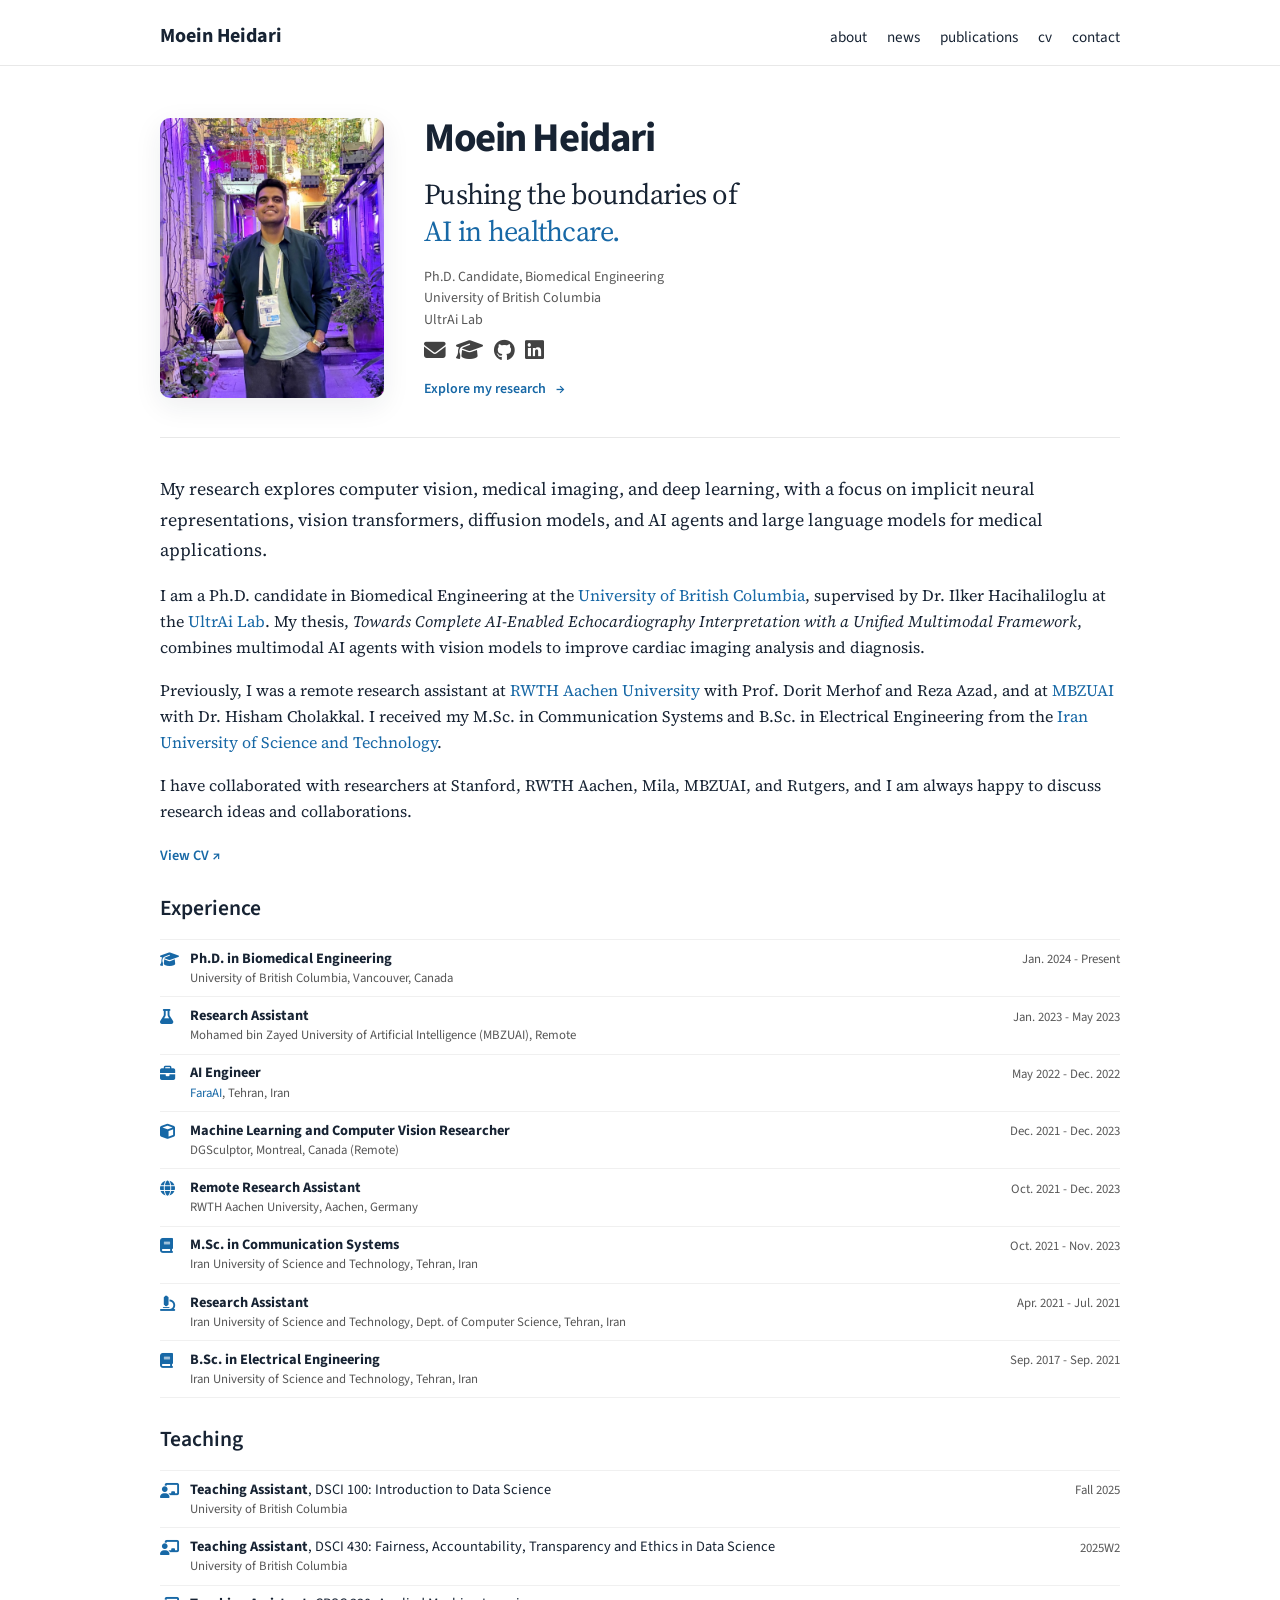
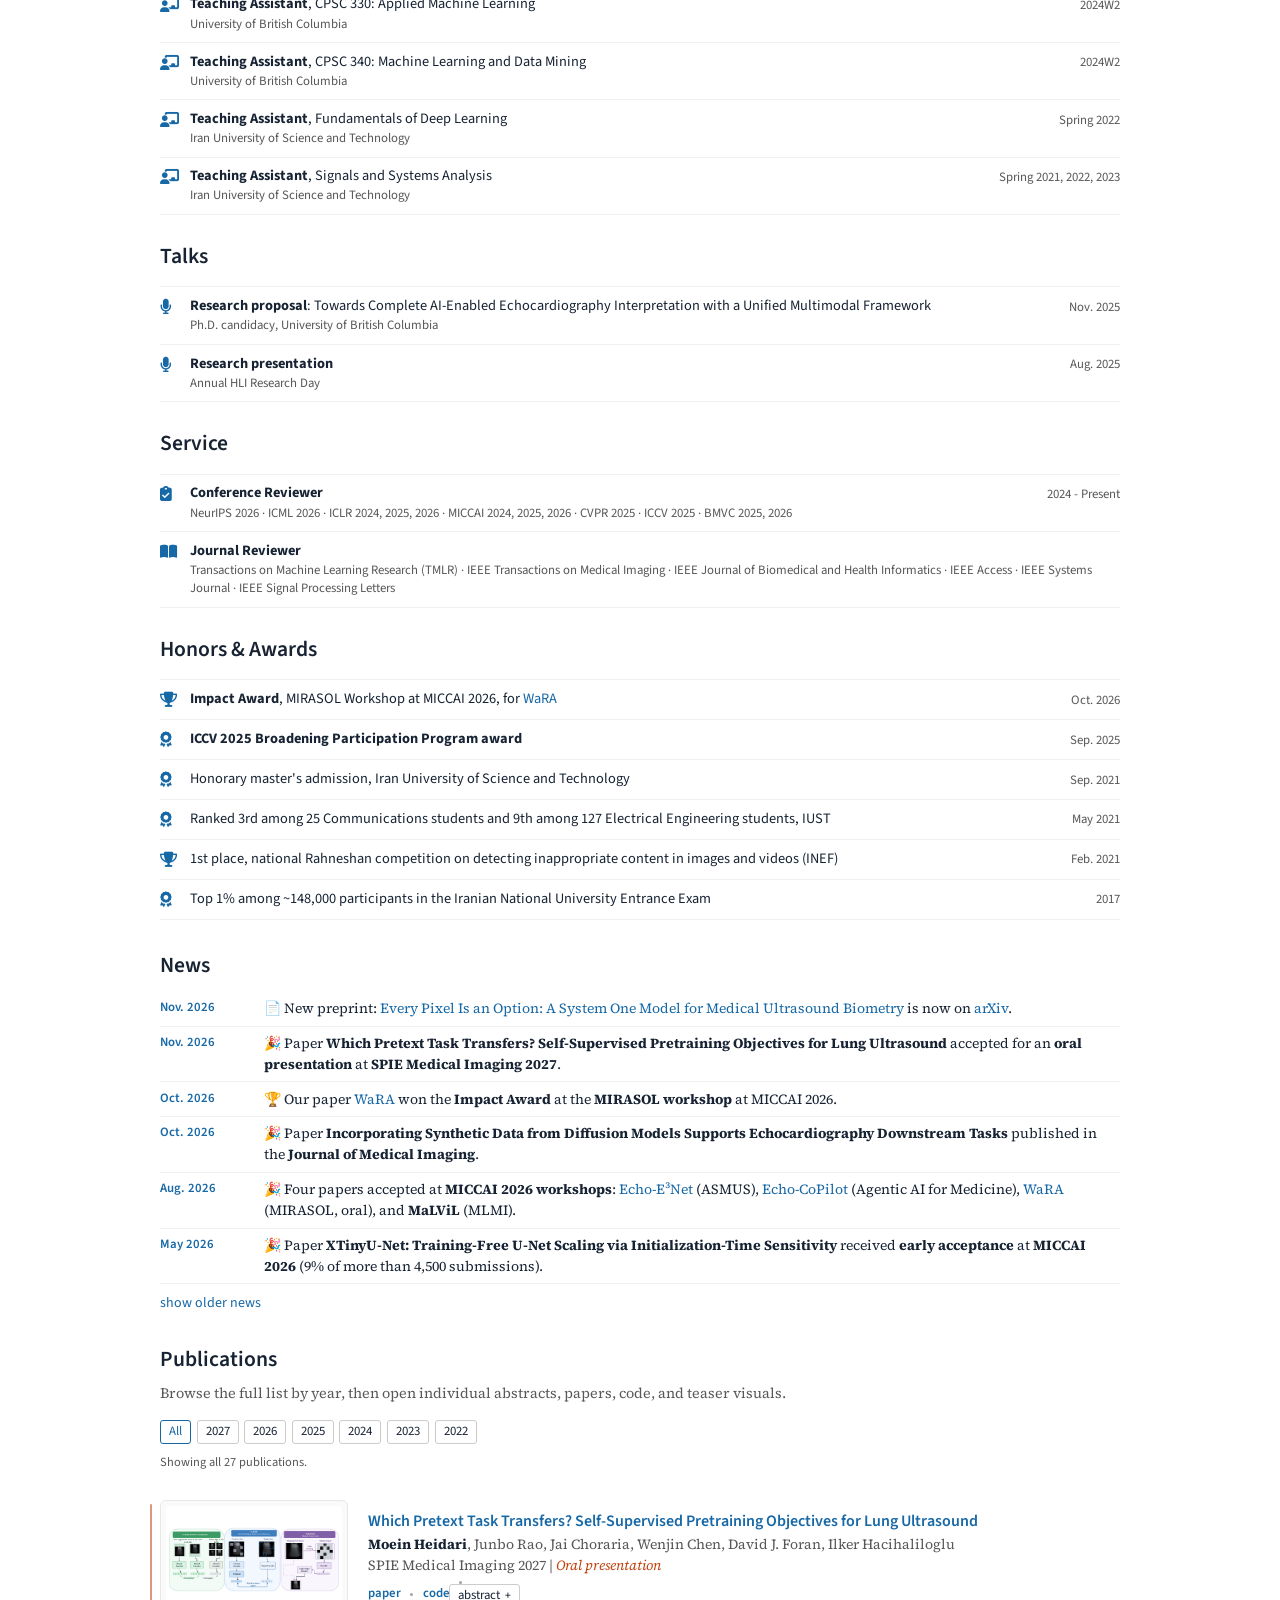
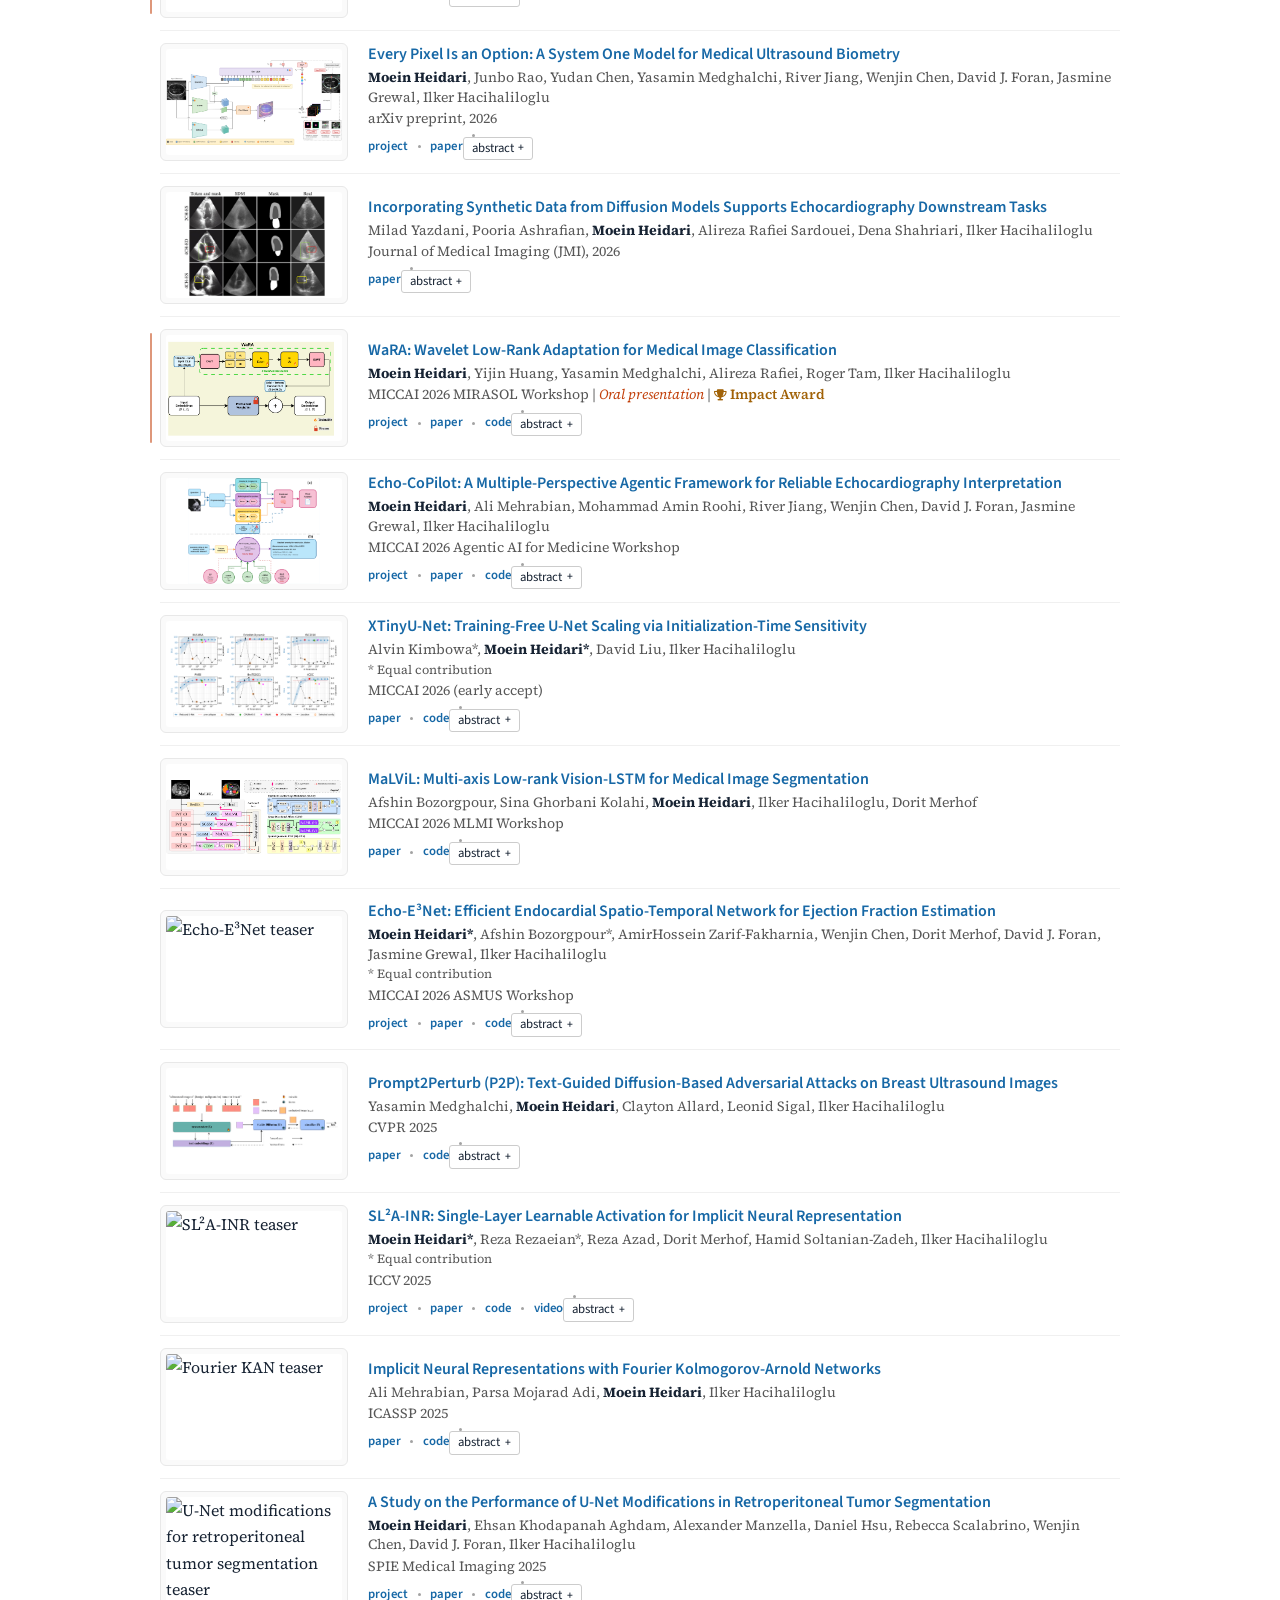
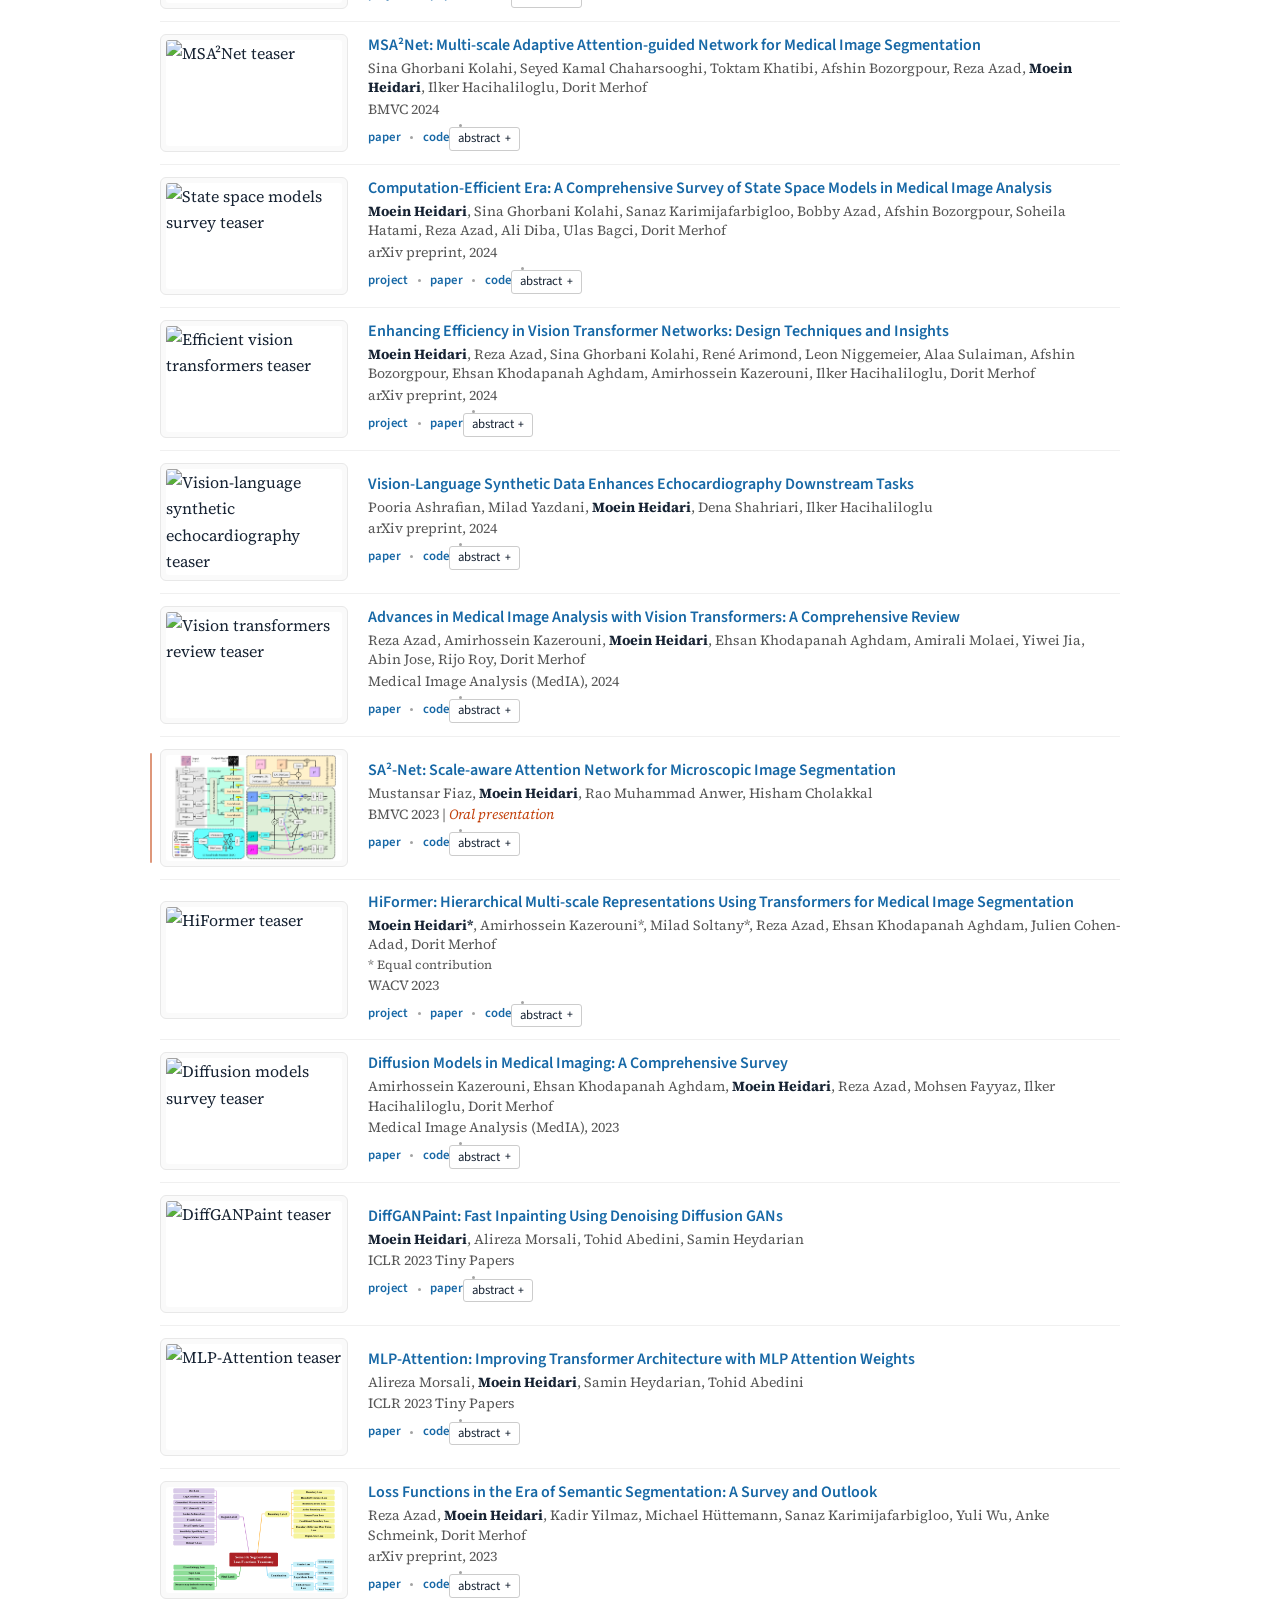
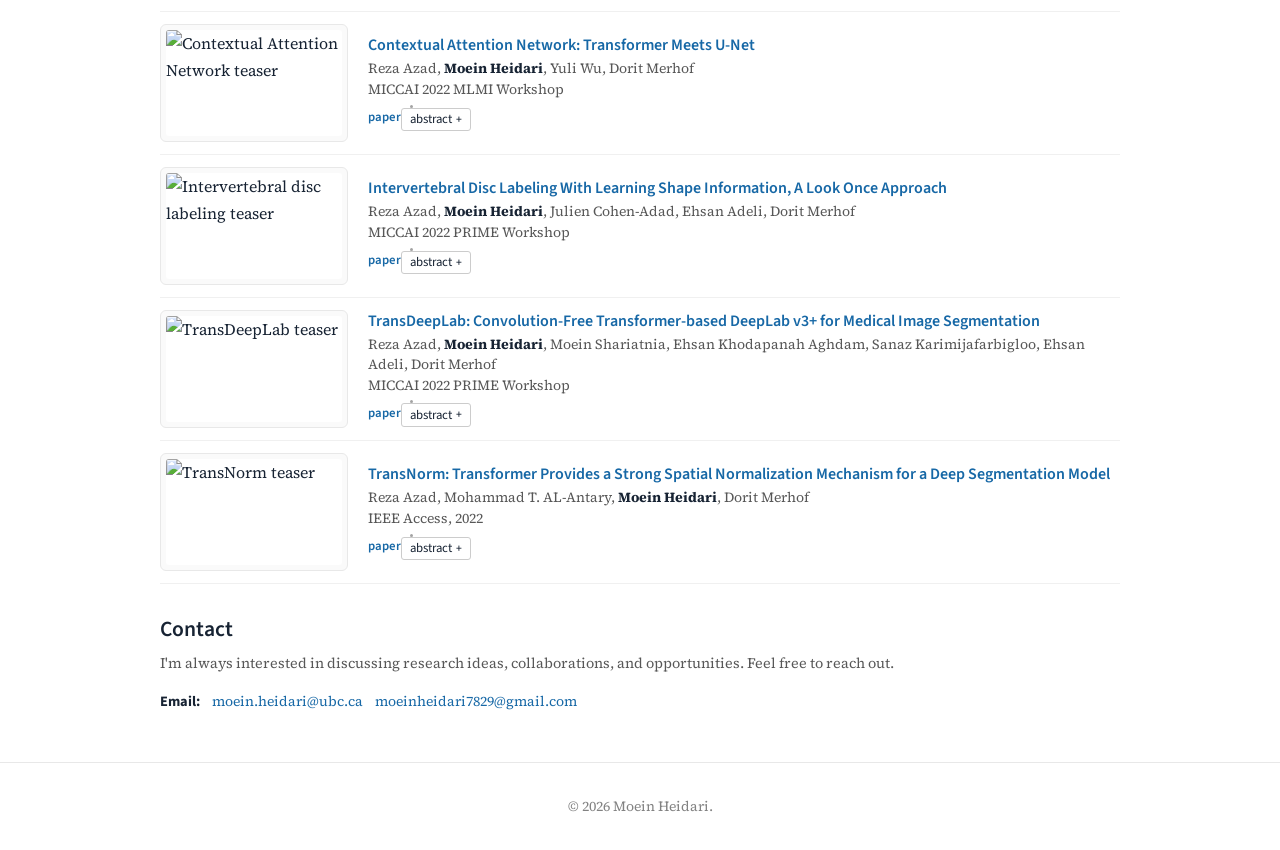
==== commit 9fe7a1b6: "Add teaser figure for JMI synthetic echocardiography paper Co-Authored-By: Claude Opus 5.5 <noreply@" ====
--- a/index.html
+++ b/index.html
@@ -431,7 +431,9 @@
         </article>
 
         <article class="post" data-year="2026">
-          <div class="pub-media pub-media-empty" aria-hidden="true"><span>Synthetic echocardiography data (JMI)</span></div>
+          <div class="pub-media">
+            <img src="assets/jmi-synthetic-echo.png" alt="Synthetic echocardiography data (JMI) teaser" loading="lazy">
+          </div>
           <div class="pub-content">
             <h3 class="pub-title">Incorporating Synthetic Data from Diffusion Models Supports Echocardiography Downstream Tasks</h3>
             <p class="pub-authors">
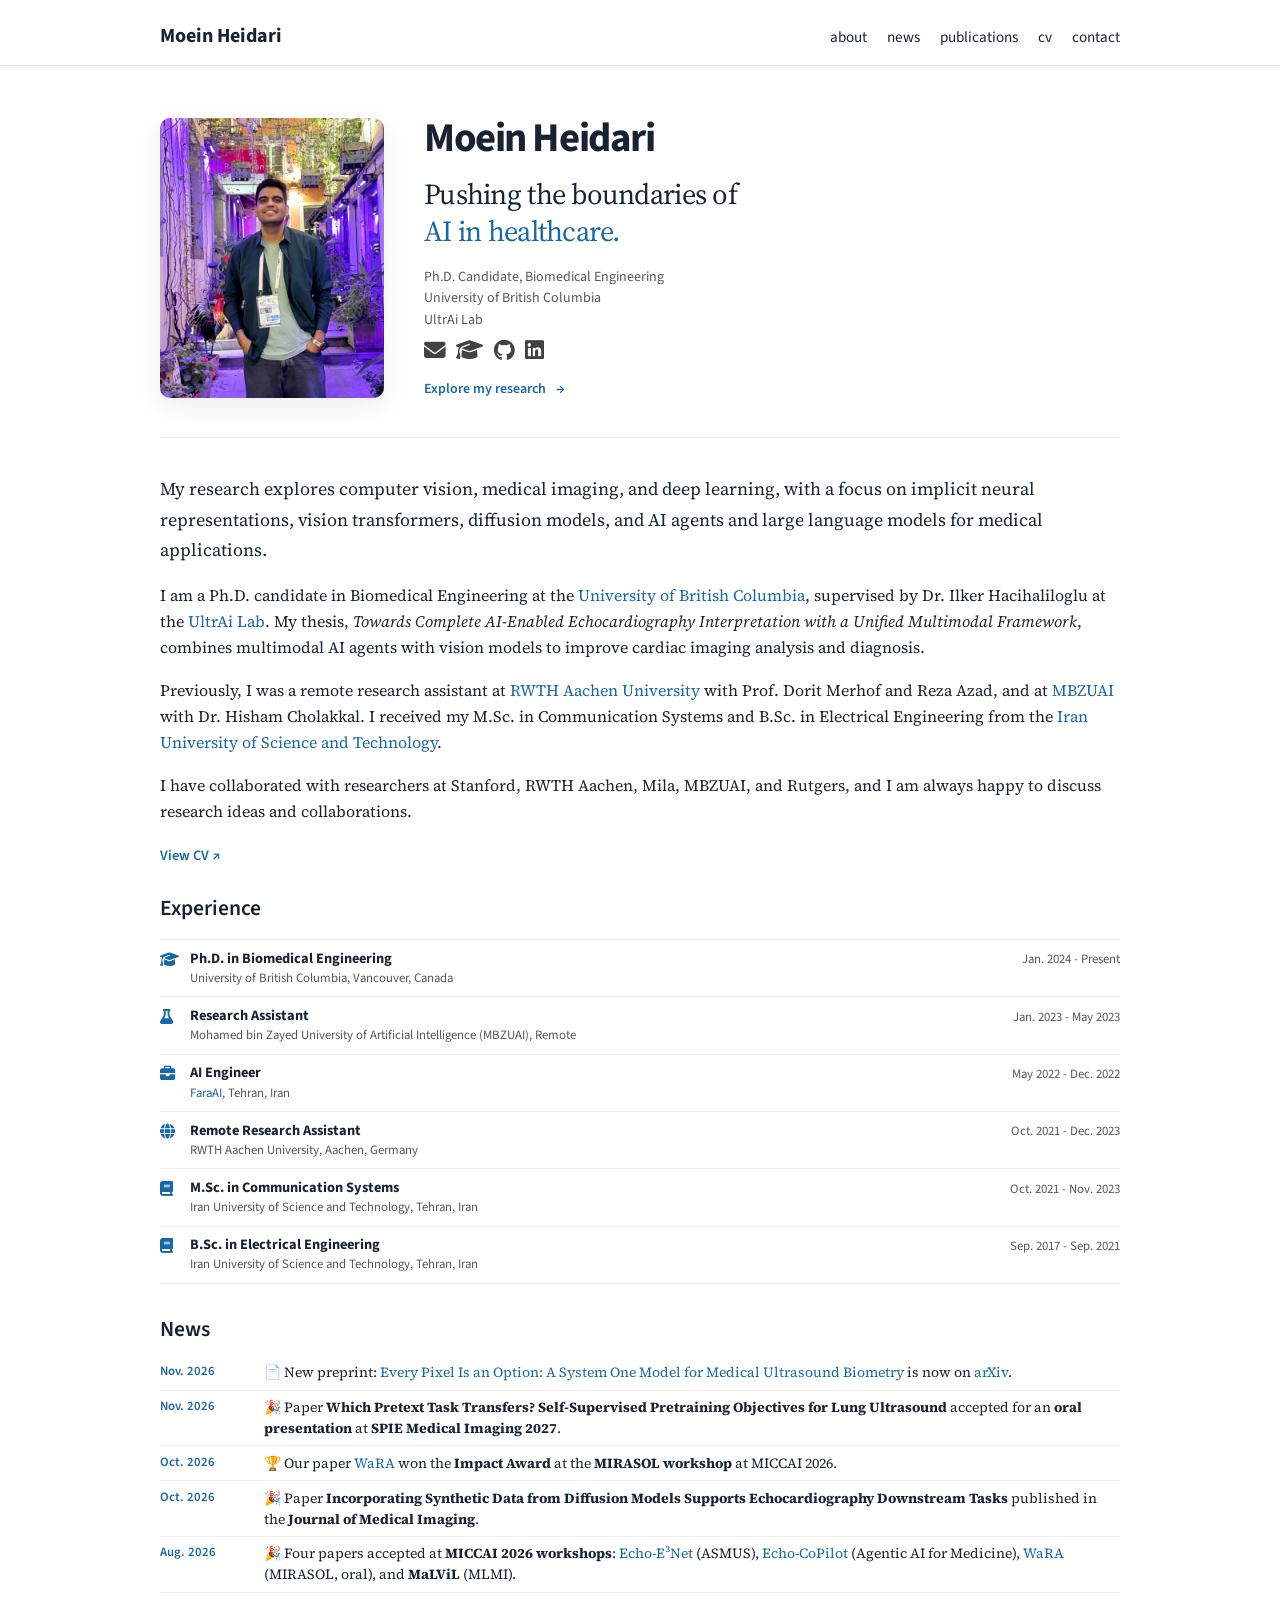
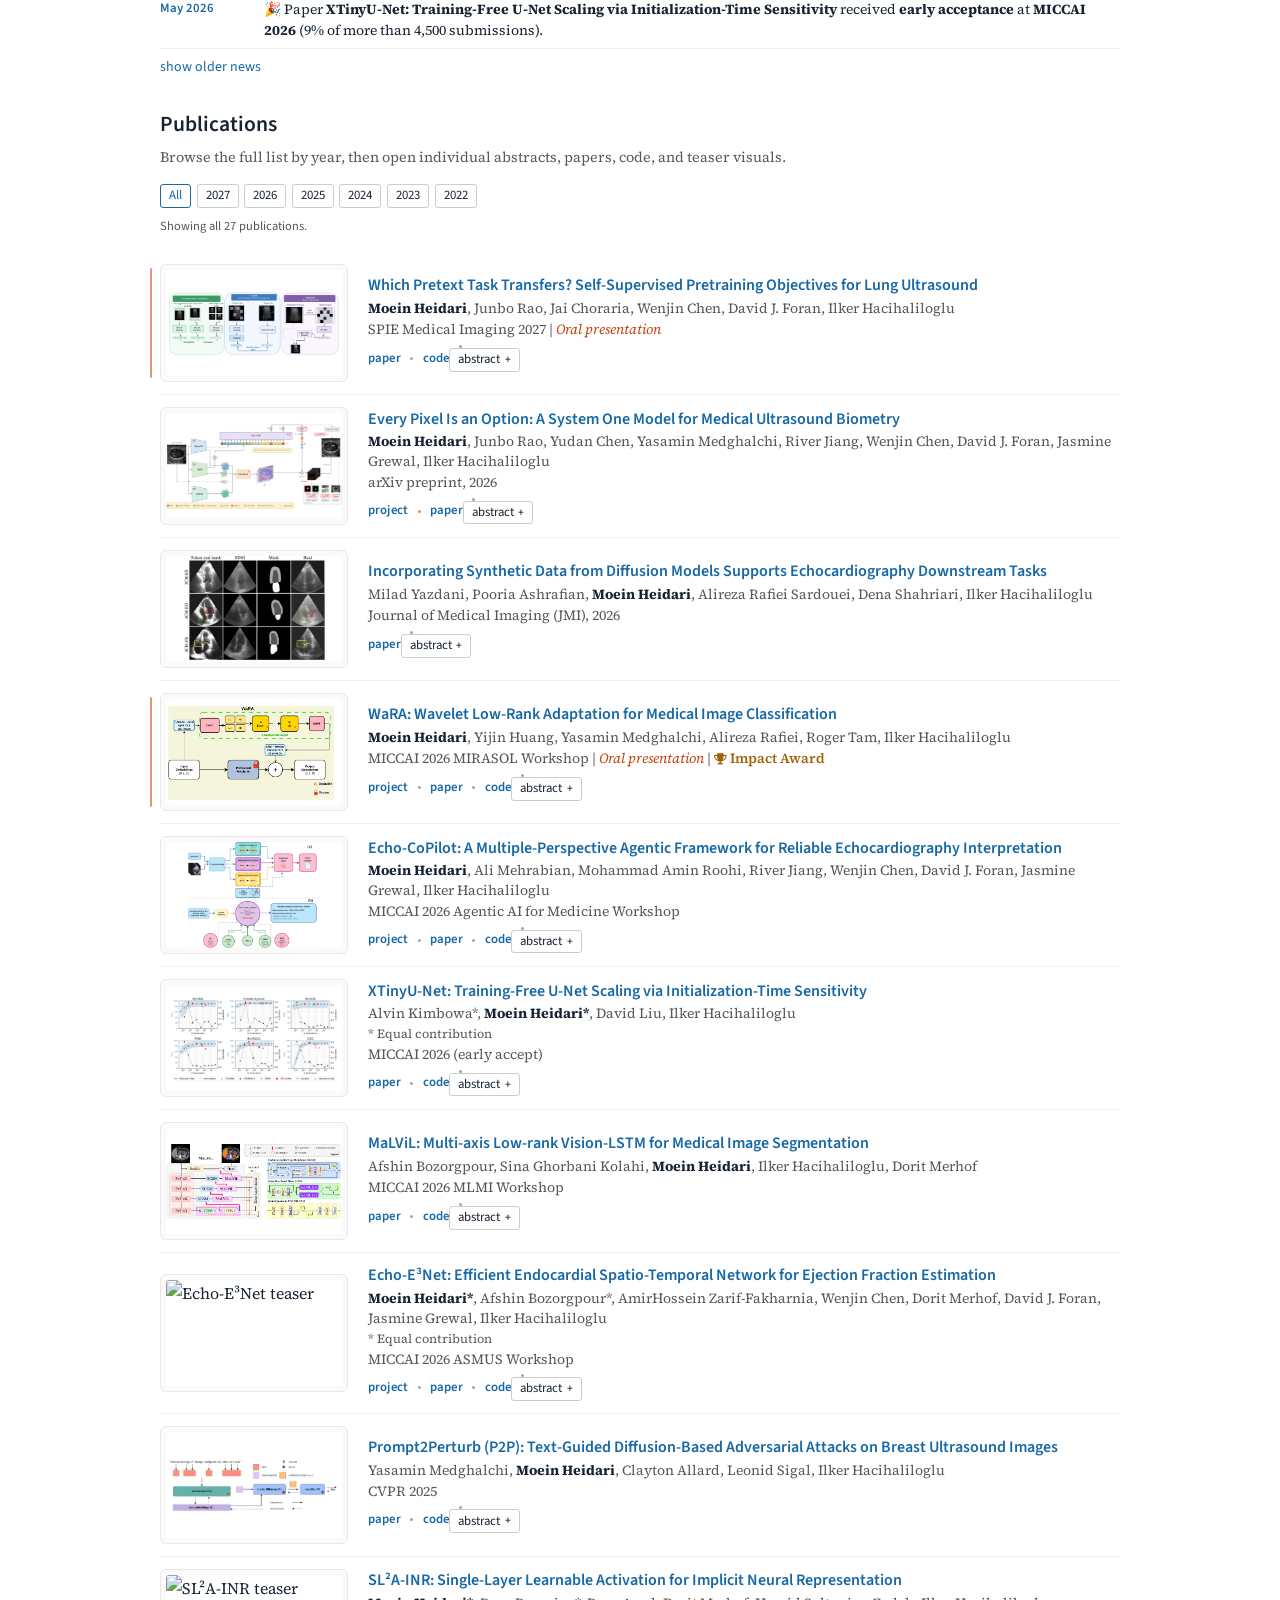
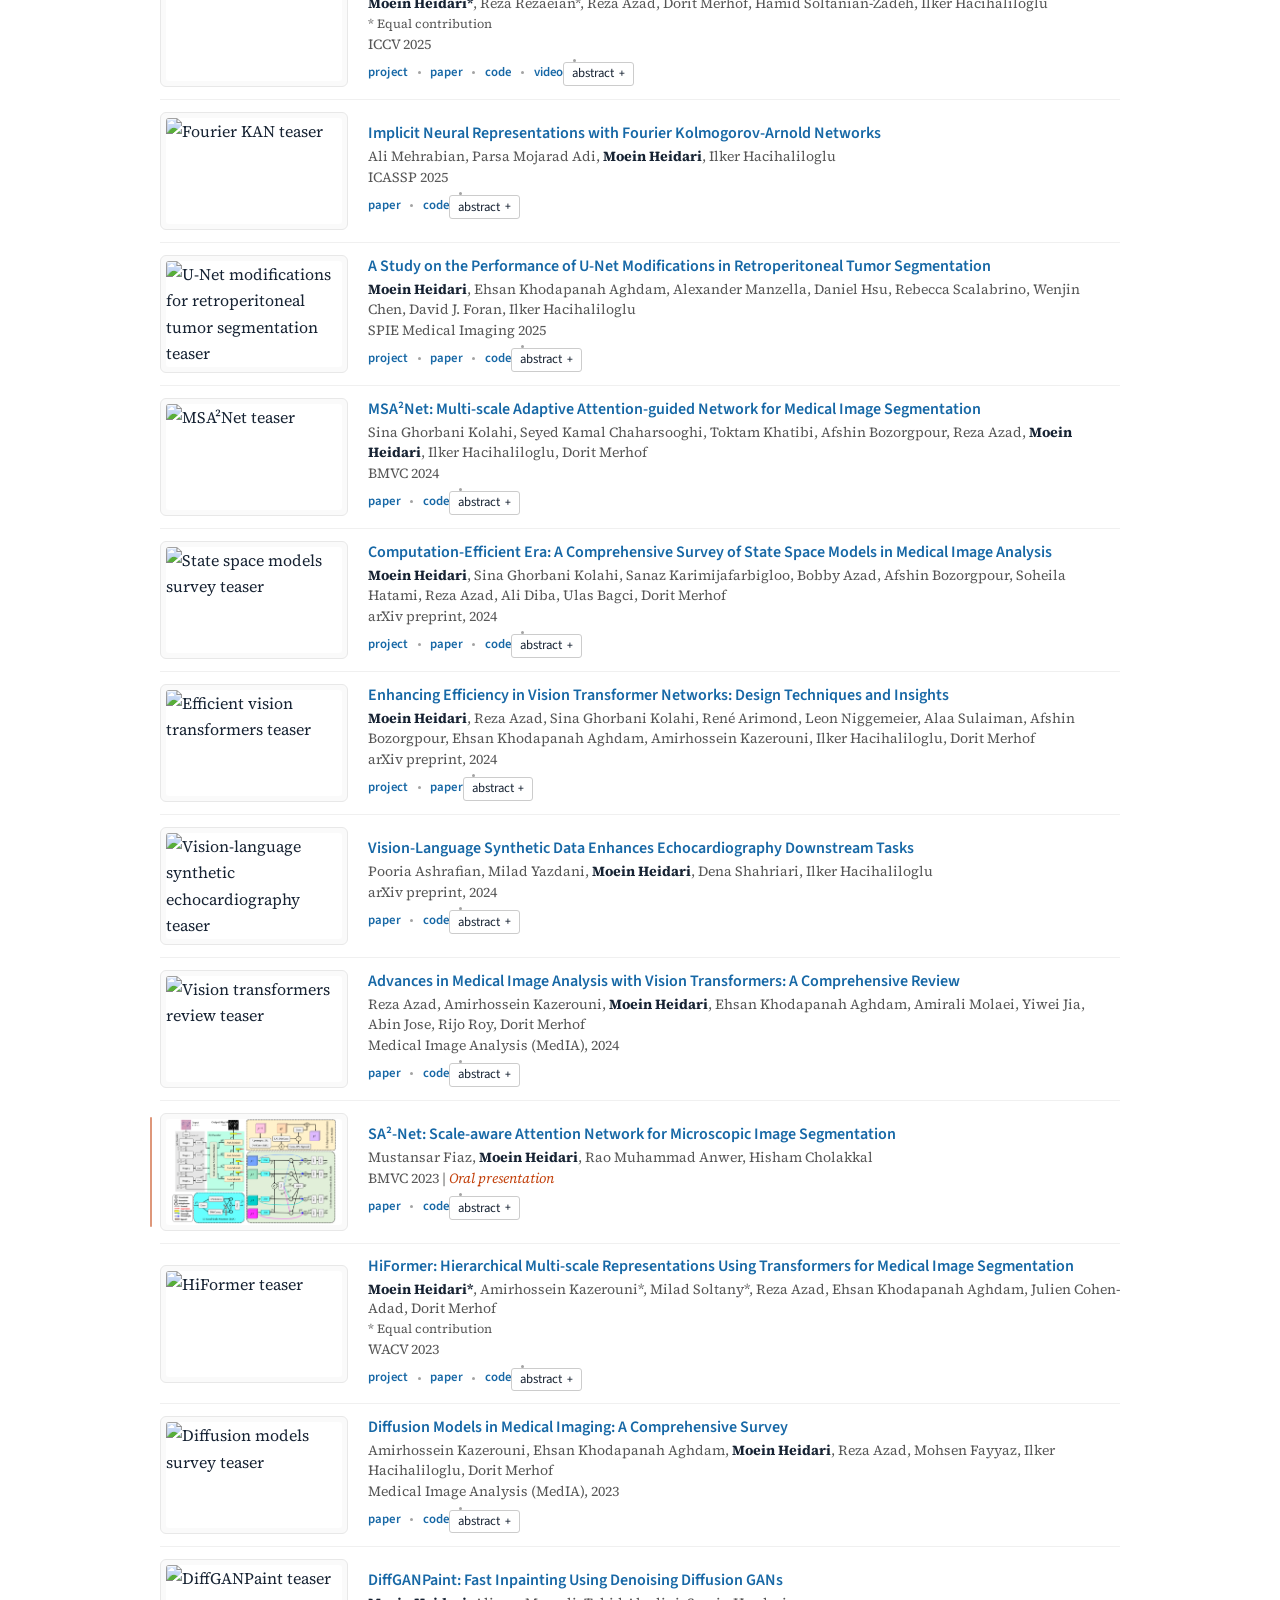
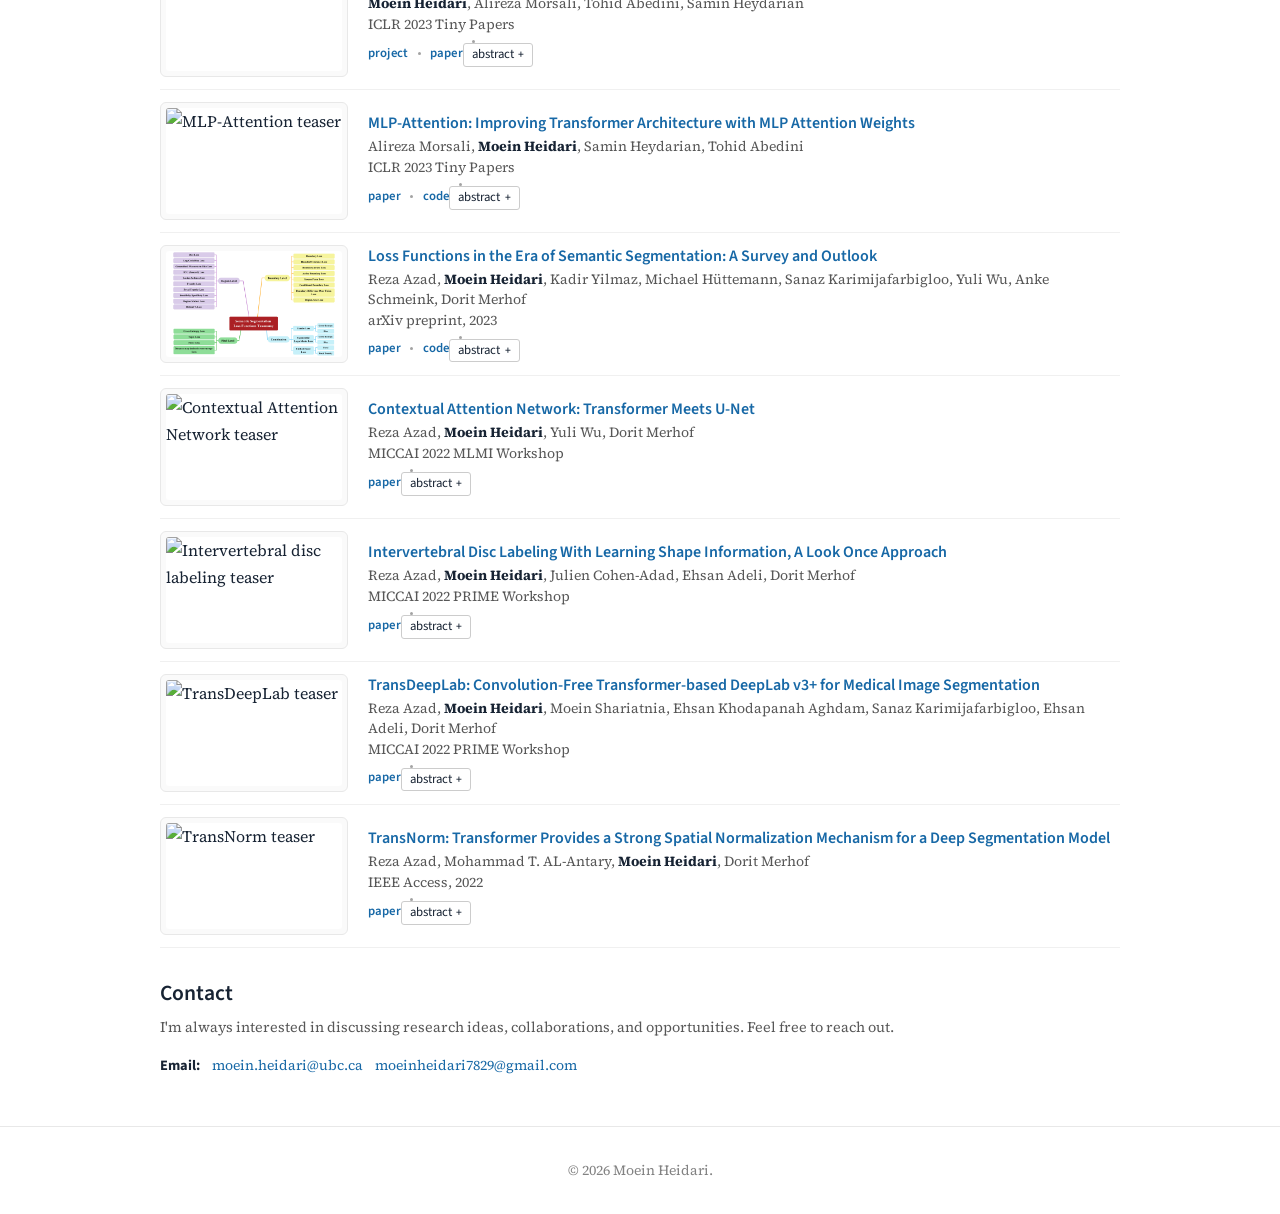
==== commit bf8896c9: "Simplify homepage and enrich project pages with paper figures - Homepage: keep experience, news, and" ====
--- a/index.html
+++ b/index.html
@@ -119,16 +119,6 @@
             </div>
             <div class="experience-item">
               <div class="experience-main">
-                <span class="experience-icon"><i class="fas fa-cube"></i></span>
-                <div>
-                  <p class="experience-role"><b>Machine Learning and Computer Vision Researcher</b></p>
-                  <p class="experience-meta">DGSculptor, Montreal, Canada (Remote)</p>
-                </div>
-              </div>
-              <span class="experience-date">Dec. 2021 - Dec. 2023</span>
-            </div>
-            <div class="experience-item">
-              <div class="experience-main">
                 <span class="experience-icon"><i class="fas fa-globe"></i></span>
                 <div>
                   <p class="experience-role"><b>Remote Research Assistant</b></p>
@@ -149,16 +139,6 @@
             </div>
             <div class="experience-item">
               <div class="experience-main">
-                <span class="experience-icon"><i class="fas fa-microscope"></i></span>
-                <div>
-                  <p class="experience-role"><b>Research Assistant</b></p>
-                  <p class="experience-meta">Iran University of Science and Technology, Dept. of Computer Science, Tehran, Iran</p>
-                </div>
-              </div>
-              <span class="experience-date">Apr. 2021 - Jul. 2021</span>
-            </div>
-            <div class="experience-item">
-              <div class="experience-main">
                 <span class="experience-icon"><i class="fas fa-book"></i></span>
                 <div>
                   <p class="experience-role"><b>B.Sc. in Electrical Engineering</b></p>
@@ -166,164 +146,6 @@
                 </div>
               </div>
               <span class="experience-date">Sep. 2017 - Sep. 2021</span>
-            </div>
-          </div>
-
-          <h3>Teaching</h3>
-          <div class="experience-list">
-            <div class="experience-item">
-              <div class="experience-main">
-                <span class="experience-icon"><i class="fas fa-chalkboard-teacher"></i></span>
-                <div>
-                  <p class="experience-role"><b>Teaching Assistant</b>, DSCI 100: Introduction to Data Science</p>
-                  <p class="experience-meta">University of British Columbia</p>
-                </div>
-              </div>
-              <span class="experience-date">Fall 2025</span>
-            </div>
-            <div class="experience-item">
-              <div class="experience-main">
-                <span class="experience-icon"><i class="fas fa-chalkboard-teacher"></i></span>
-                <div>
-                  <p class="experience-role"><b>Teaching Assistant</b>, DSCI 430: Fairness, Accountability, Transparency and Ethics in Data Science</p>
-                  <p class="experience-meta">University of British Columbia</p>
-                </div>
-              </div>
-              <span class="experience-date">2025W2</span>
-            </div>
-            <div class="experience-item">
-              <div class="experience-main">
-                <span class="experience-icon"><i class="fas fa-chalkboard-teacher"></i></span>
-                <div>
-                  <p class="experience-role"><b>Teaching Assistant</b>, CPSC 330: Applied Machine Learning</p>
-                  <p class="experience-meta">University of British Columbia</p>
-                </div>
-              </div>
-              <span class="experience-date">2024W2</span>
-            </div>
-            <div class="experience-item">
-              <div class="experience-main">
-                <span class="experience-icon"><i class="fas fa-chalkboard-teacher"></i></span>
-                <div>
-                  <p class="experience-role"><b>Teaching Assistant</b>, CPSC 340: Machine Learning and Data Mining</p>
-                  <p class="experience-meta">University of British Columbia</p>
-                </div>
-              </div>
-              <span class="experience-date">2024W2</span>
-            </div>
-            <div class="experience-item">
-              <div class="experience-main">
-                <span class="experience-icon"><i class="fas fa-chalkboard-teacher"></i></span>
-                <div>
-                  <p class="experience-role"><b>Teaching Assistant</b>, Fundamentals of Deep Learning</p>
-                  <p class="experience-meta">Iran University of Science and Technology</p>
-                </div>
-              </div>
-              <span class="experience-date">Spring 2022</span>
-            </div>
-            <div class="experience-item">
-              <div class="experience-main">
-                <span class="experience-icon"><i class="fas fa-chalkboard-teacher"></i></span>
-                <div>
-                  <p class="experience-role"><b>Teaching Assistant</b>, Signals and Systems Analysis</p>
-                  <p class="experience-meta">Iran University of Science and Technology</p>
-                </div>
-              </div>
-              <span class="experience-date">Spring 2021, 2022, 2023</span>
-            </div>
-          </div>
-
-          <h3>Talks</h3>
-          <div class="experience-list">
-            <div class="experience-item">
-              <div class="experience-main">
-                <span class="experience-icon"><i class="fas fa-microphone"></i></span>
-                <div>
-                  <p class="experience-role"><b>Research proposal</b>: Towards Complete AI-Enabled Echocardiography Interpretation with a Unified Multimodal Framework</p>
-                  <p class="experience-meta">Ph.D. candidacy, University of British Columbia</p>
-                </div>
-              </div>
-              <span class="experience-date">Nov. 2025</span>
-            </div>
-            <div class="experience-item">
-              <div class="experience-main">
-                <span class="experience-icon"><i class="fas fa-microphone"></i></span>
-                <div>
-                  <p class="experience-role"><b>Research presentation</b></p>
-                  <p class="experience-meta">Annual HLI Research Day</p>
-                </div>
-              </div>
-              <span class="experience-date">Aug. 2025</span>
-            </div>
-          </div>
-
-          <h3>Service</h3>
-          <div class="experience-list">
-            <div class="experience-item">
-              <div class="experience-main">
-                <span class="experience-icon"><i class="fas fa-clipboard-check"></i></span>
-                <div>
-                  <p class="experience-role"><b>Conference Reviewer</b></p>
-                  <p class="experience-meta">NeurIPS 2026 · ICML 2026 · ICLR 2024, 2025, 2026 · MICCAI 2024, 2025, 2026 · CVPR 2025 · ICCV 2025 · BMVC 2025, 2026</p>
-                </div>
-              </div>
-              <span class="experience-date">2024 - Present</span>
-            </div>
-            <div class="experience-item">
-              <div class="experience-main">
-                <span class="experience-icon"><i class="fas fa-book-open"></i></span>
-                <div>
-                  <p class="experience-role"><b>Journal Reviewer</b></p>
-                  <p class="experience-meta">Transactions on Machine Learning Research (TMLR) · IEEE Transactions on Medical Imaging · IEEE Journal of Biomedical and Health Informatics · IEEE Access · IEEE Systems Journal · IEEE Signal Processing Letters</p>
-                </div>
-              </div>
-              <span class="experience-date"></span>
-            </div>
-          </div>
-
-          <h3>Honors &amp; Awards</h3>
-          <div class="experience-list">
-            <div class="experience-item">
-              <div class="experience-main">
-                <span class="experience-icon"><i class="fas fa-trophy"></i></span>
-                <div><p class="experience-role"><b>Impact Award</b>, MIRASOL Workshop at MICCAI 2026, for <a href="wara/">WaRA</a></p></div>
-              </div>
-              <span class="experience-date">Oct. 2026</span>
-            </div>
-            <div class="experience-item">
-              <div class="experience-main">
-                <span class="experience-icon"><i class="fas fa-award"></i></span>
-                <div><p class="experience-role"><b>ICCV 2025 Broadening Participation Program award</b></p></div>
-              </div>
-              <span class="experience-date">Sep. 2025</span>
-            </div>
-            <div class="experience-item">
-              <div class="experience-main">
-                <span class="experience-icon"><i class="fas fa-award"></i></span>
-                <div><p class="experience-role">Honorary master's admission, Iran University of Science and Technology</p></div>
-              </div>
-              <span class="experience-date">Sep. 2021</span>
-            </div>
-            <div class="experience-item">
-              <div class="experience-main">
-                <span class="experience-icon"><i class="fas fa-award"></i></span>
-                <div><p class="experience-role">Ranked 3rd among 25 Communications students and 9th among 127 Electrical Engineering students, IUST</p></div>
-              </div>
-              <span class="experience-date">May 2021</span>
-            </div>
-            <div class="experience-item">
-              <div class="experience-main">
-                <span class="experience-icon"><i class="fas fa-trophy"></i></span>
-                <div><p class="experience-role">1st place, national Rahneshan competition on detecting inappropriate content in images and videos (INEF)</p></div>
-              </div>
-              <span class="experience-date">Feb. 2021</span>
-            </div>
-            <div class="experience-item">
-              <div class="experience-main">
-                <span class="experience-icon"><i class="fas fa-award"></i></span>
-                <div><p class="experience-role">Top 1% among ~148,000 participants in the Iranian National University Entrance Exam</p></div>
-              </div>
-              <span class="experience-date">2017</span>
             </div>
           </div>
         </div>
@@ -423,7 +245,7 @@
               <details class="pub-abstract">
                 <summary class="pub-abstract-toggle"></summary>
                 <div class="pub-abstract-body">
-                  <p>**Purpose:** Ultrasound biometry is widely used across various clinical applications, including prenatal and cardiac examinations, to obtain quantitative measurements by placing calipers at anatomical landmarks. However, these measurements remain subject to interoperator variability as they rely largely on manual caliper placement. Conventional methods often use specialized prediction heads for different ultrasound tasks, whereas vision-language models offer flexibility through text instructions. However, direct coordinate prediction does not explicitly model spatial likelihood distributions, limiting the representation of localization ambiguity. **Methods:** We propose Kev-Bio, a vision-language model that uses clinical measurement questions to guide ultrasound landmark detection. Inspired by System One decision models, Kev-Bio uses decision representations of the language model to generate queries for each caliper endpoint. These queries are matched against shared dense ultrasound features to produce spatial probability maps, from which landmark coordinates and clinical measurements are derived. The model is trained end-to-end using both landmark localization and clinical measurement losses. **Results:** On the nine-view FU/GU Biometry 2026 dataset, Kev-Bio achieves a mean radial error (MRE) of 22.50 pixels and a clinical measurement mean absolute error (MAE) of 15.38, outperforming the compared baselines in overall performance. **Conclusion:** These results demonstrate the effectiveness of Kev-Bio for ultrasound landmark detection and clinical measurement across different anatomical views. Our code and models are available at https://github.com/moeinheidari7829/Kev-Bio.</p>
+                  <p><b>Purpose:</b> Ultrasound biometry is widely used across various clinical applications, including prenatal and cardiac examinations, to obtain quantitative measurements by placing calipers at anatomical landmarks. However, these measurements remain subject to interoperator variability as they rely largely on manual caliper placement. Conventional methods often use specialized prediction heads for different ultrasound tasks, whereas vision-language models offer flexibility through text instructions. However, direct coordinate prediction does not explicitly model spatial likelihood distributions, limiting the representation of localization ambiguity. <b>Methods:</b> We propose Kev-Bio, a vision-language model that uses clinical measurement questions to guide ultrasound landmark detection. Inspired by System One decision models, Kev-Bio uses decision representations of the language model to generate queries for each caliper endpoint. These queries are matched against shared dense ultrasound features to produce spatial probability maps, from which landmark coordinates and clinical measurements are derived. The model is trained end-to-end using both landmark localization and clinical measurement losses. <b>Results:</b> On the nine-view FU/GU Biometry 2026 dataset, Kev-Bio achieves a mean radial error (MRE) of 22.50 pixels and a clinical measurement mean absolute error (MAE) of 15.38, outperforming the compared baselines in overall performance. <b>Conclusion:</b> These results demonstrate the effectiveness of Kev-Bio for ultrasound landmark detection and clinical measurement across different anatomical views. Our code and models are available at https://github.com/moeinheidari7829/Kev-Bio.</p>
                 </div>
               </details>
             </div>
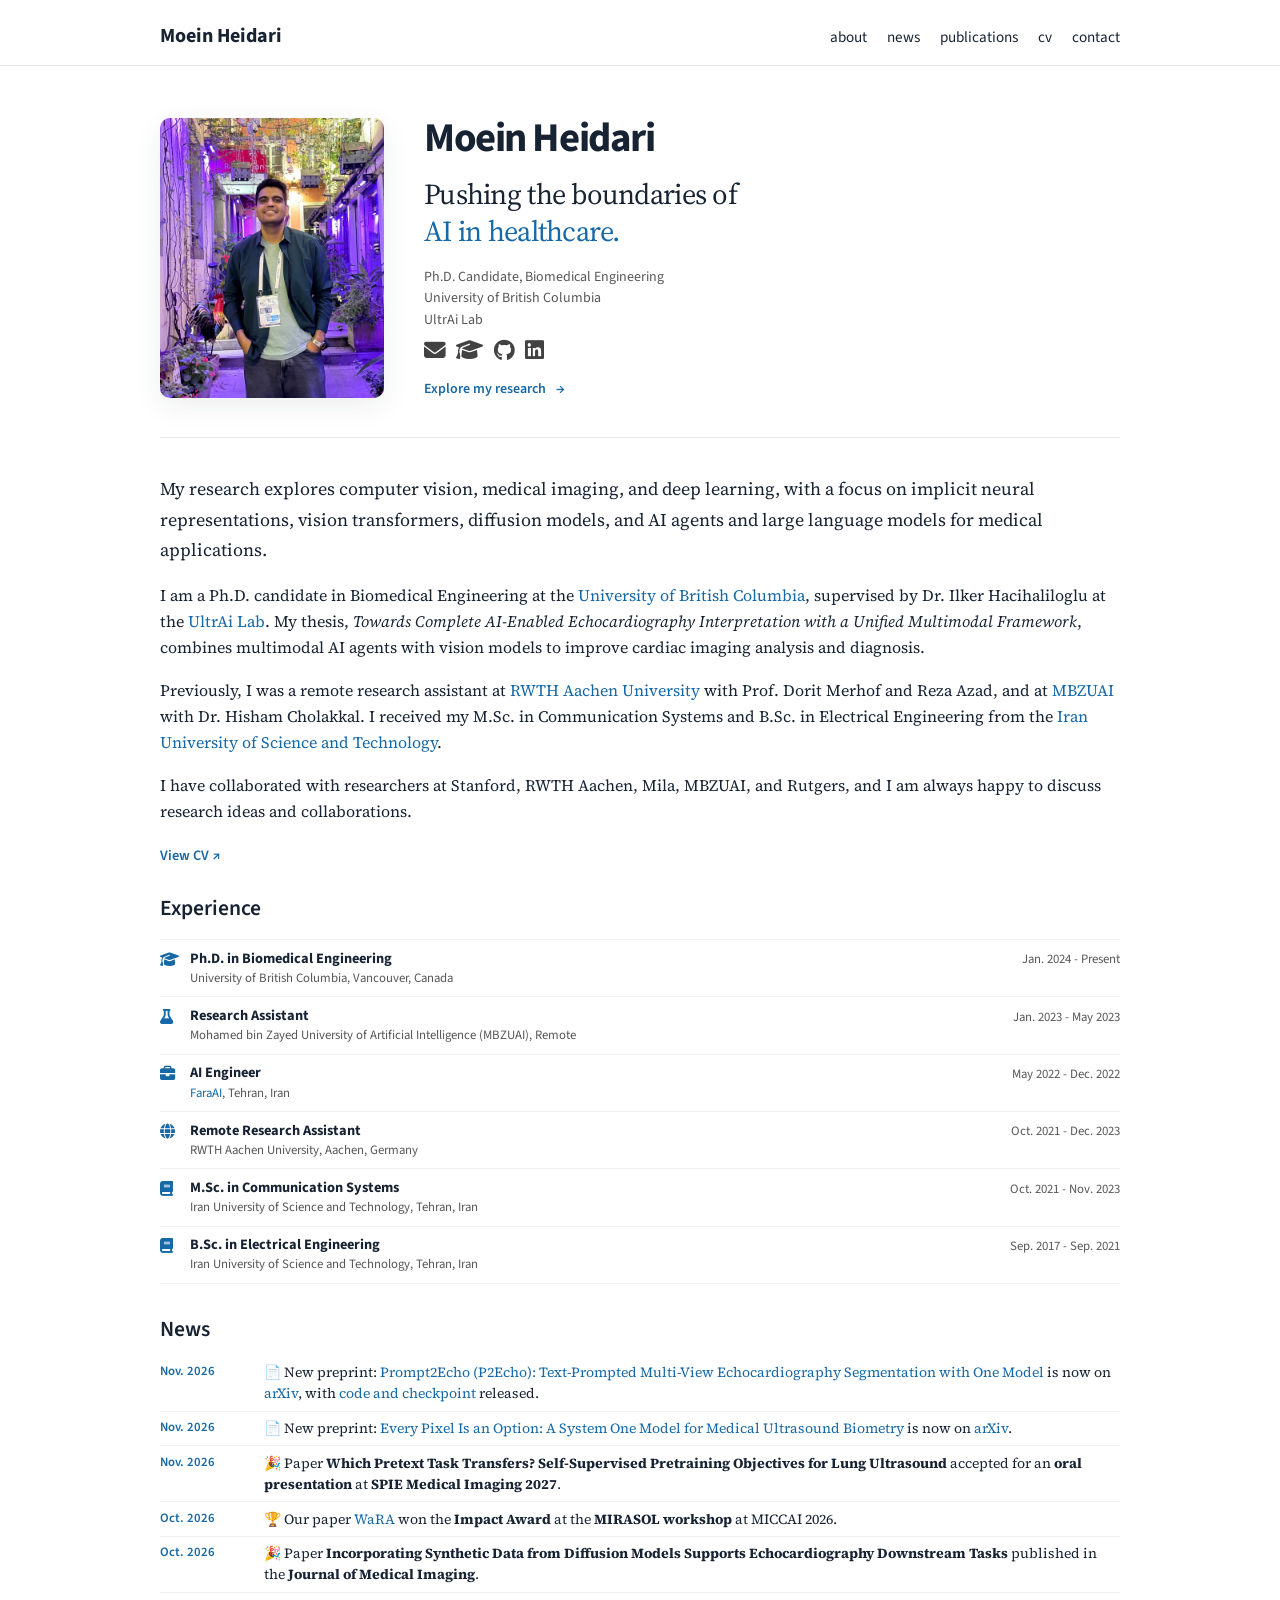
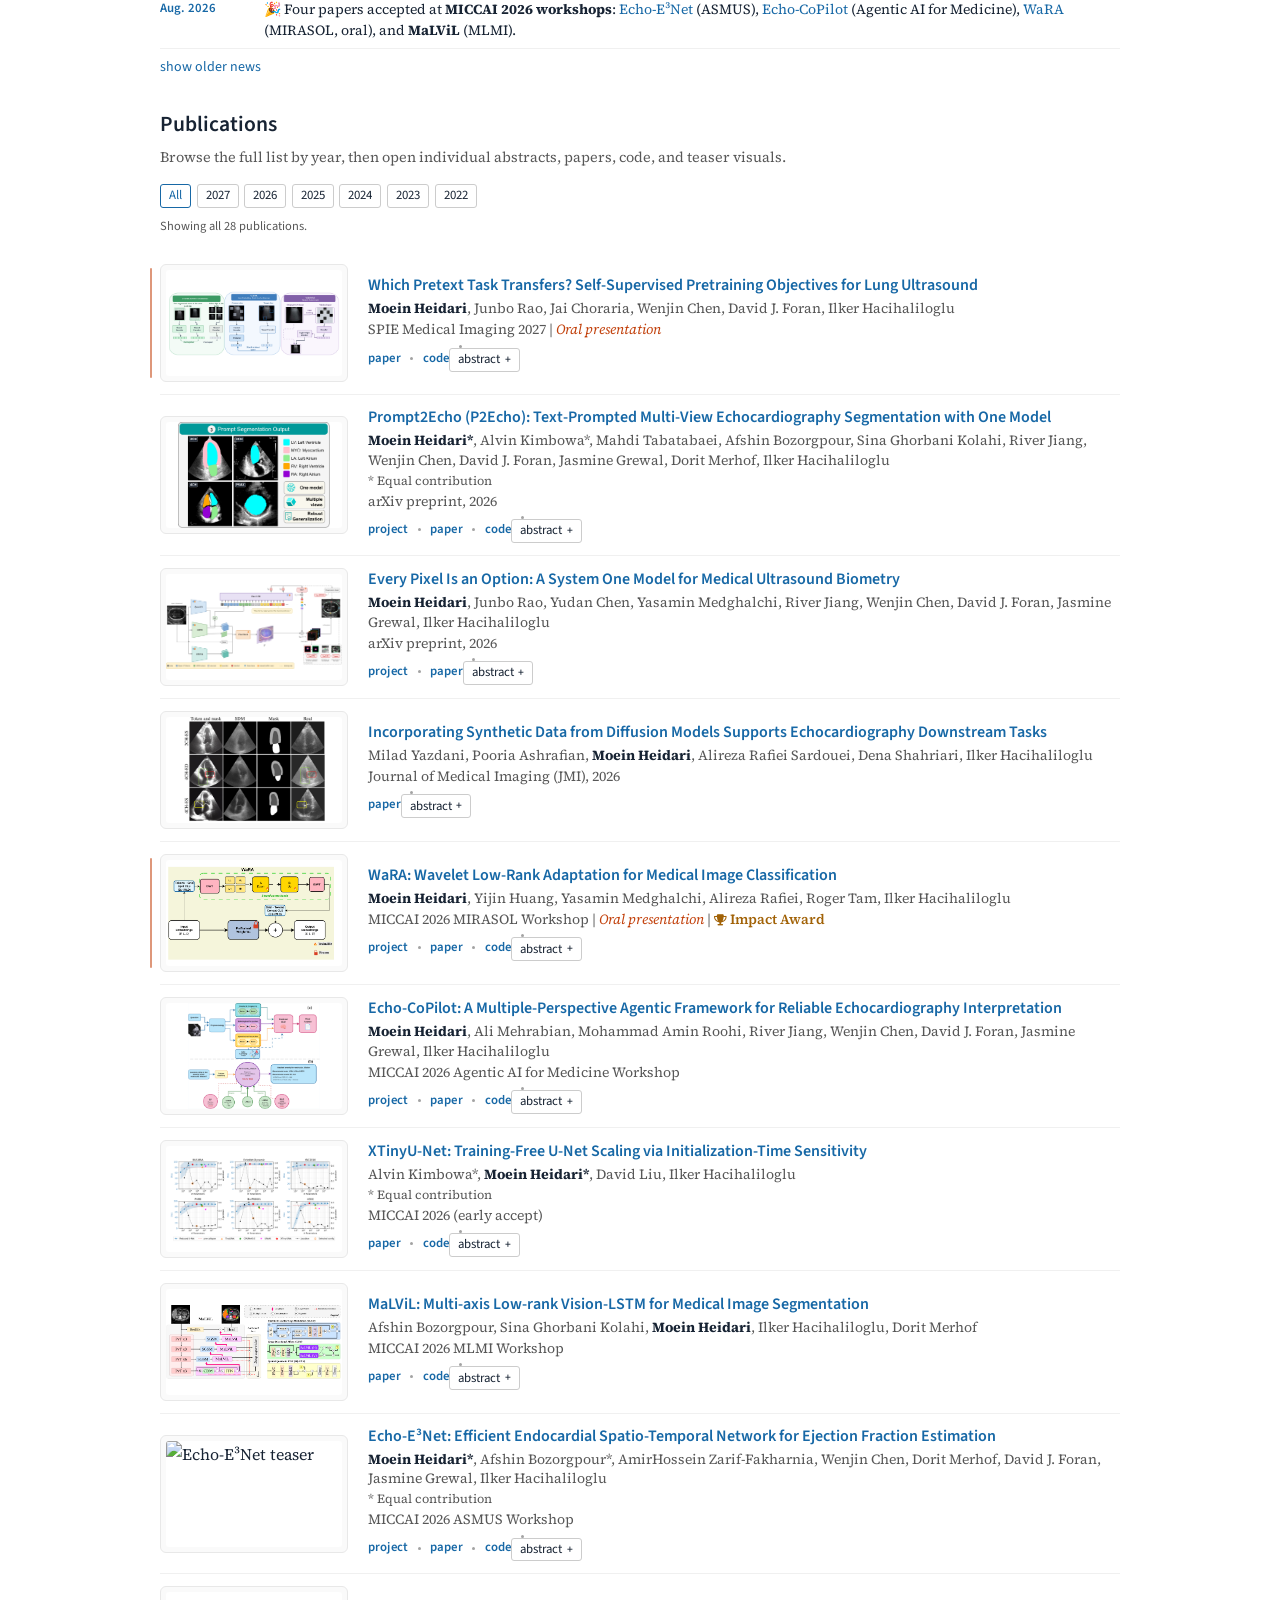
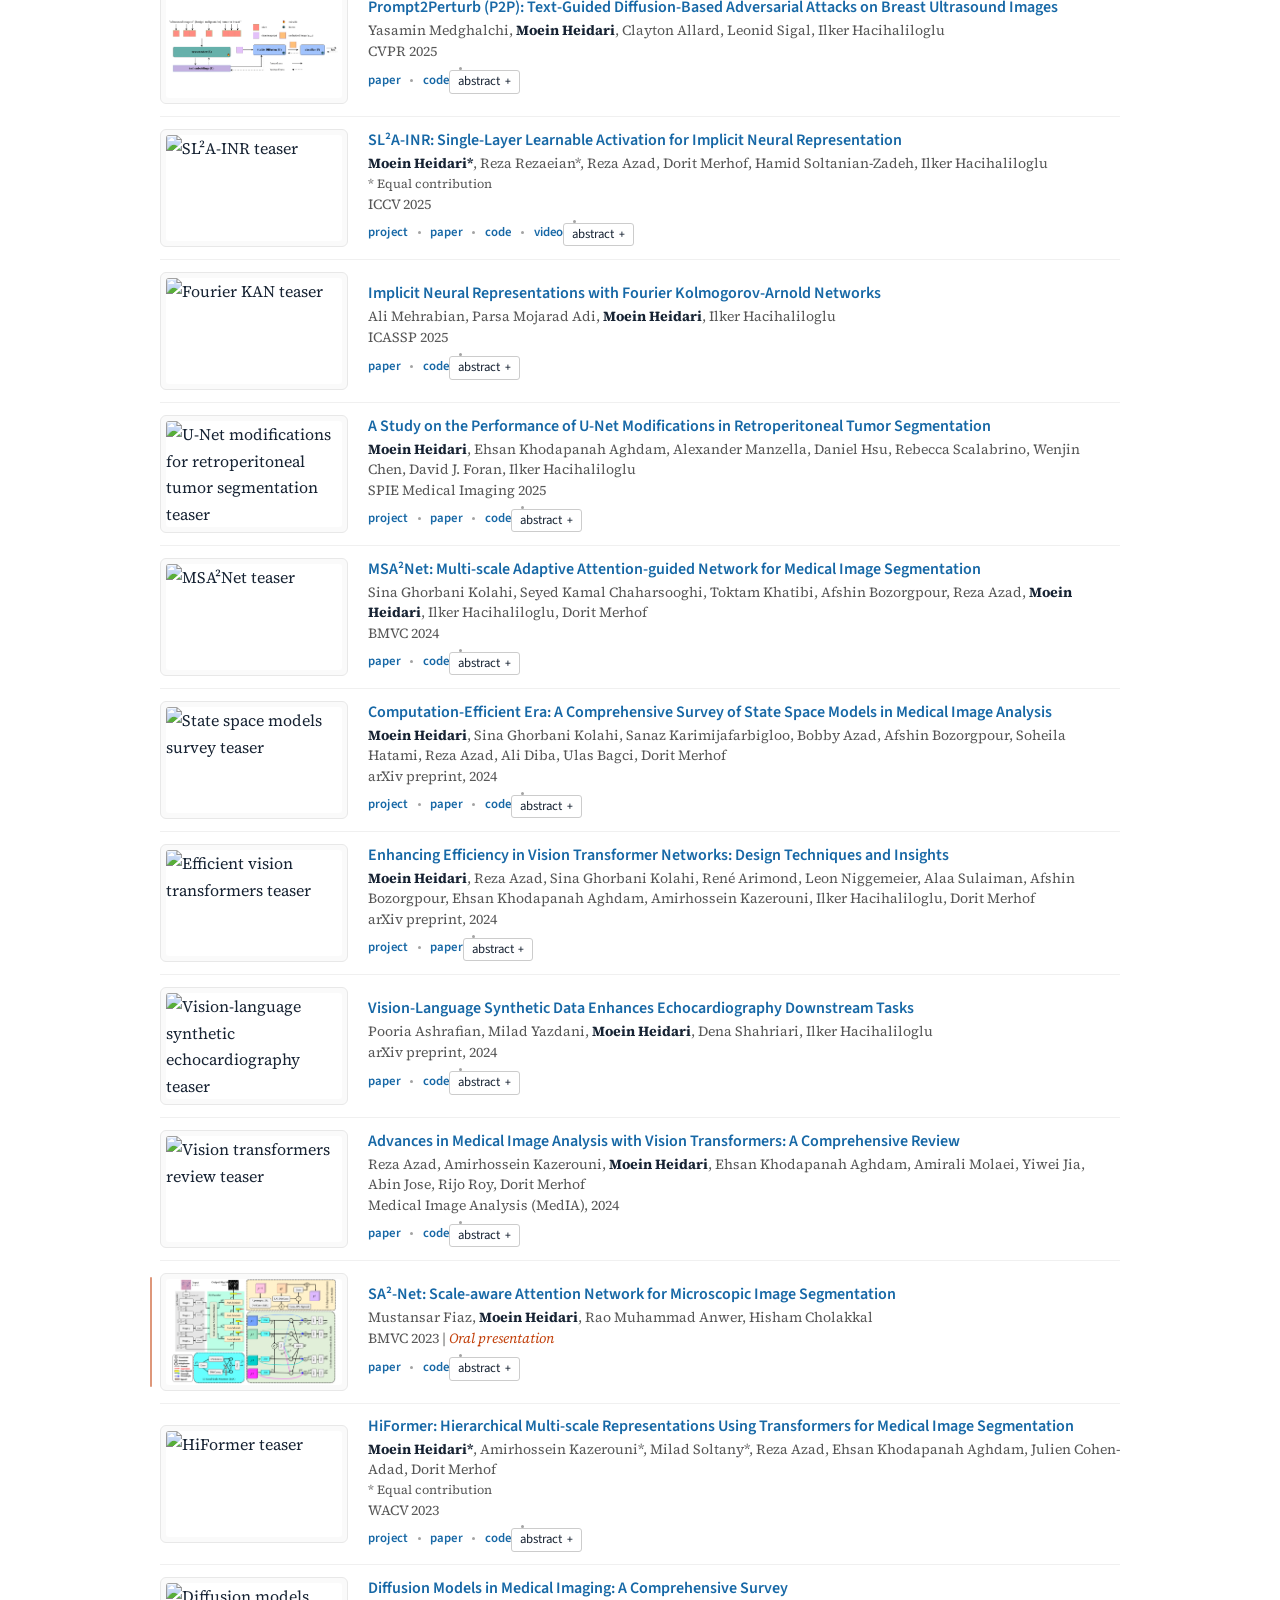
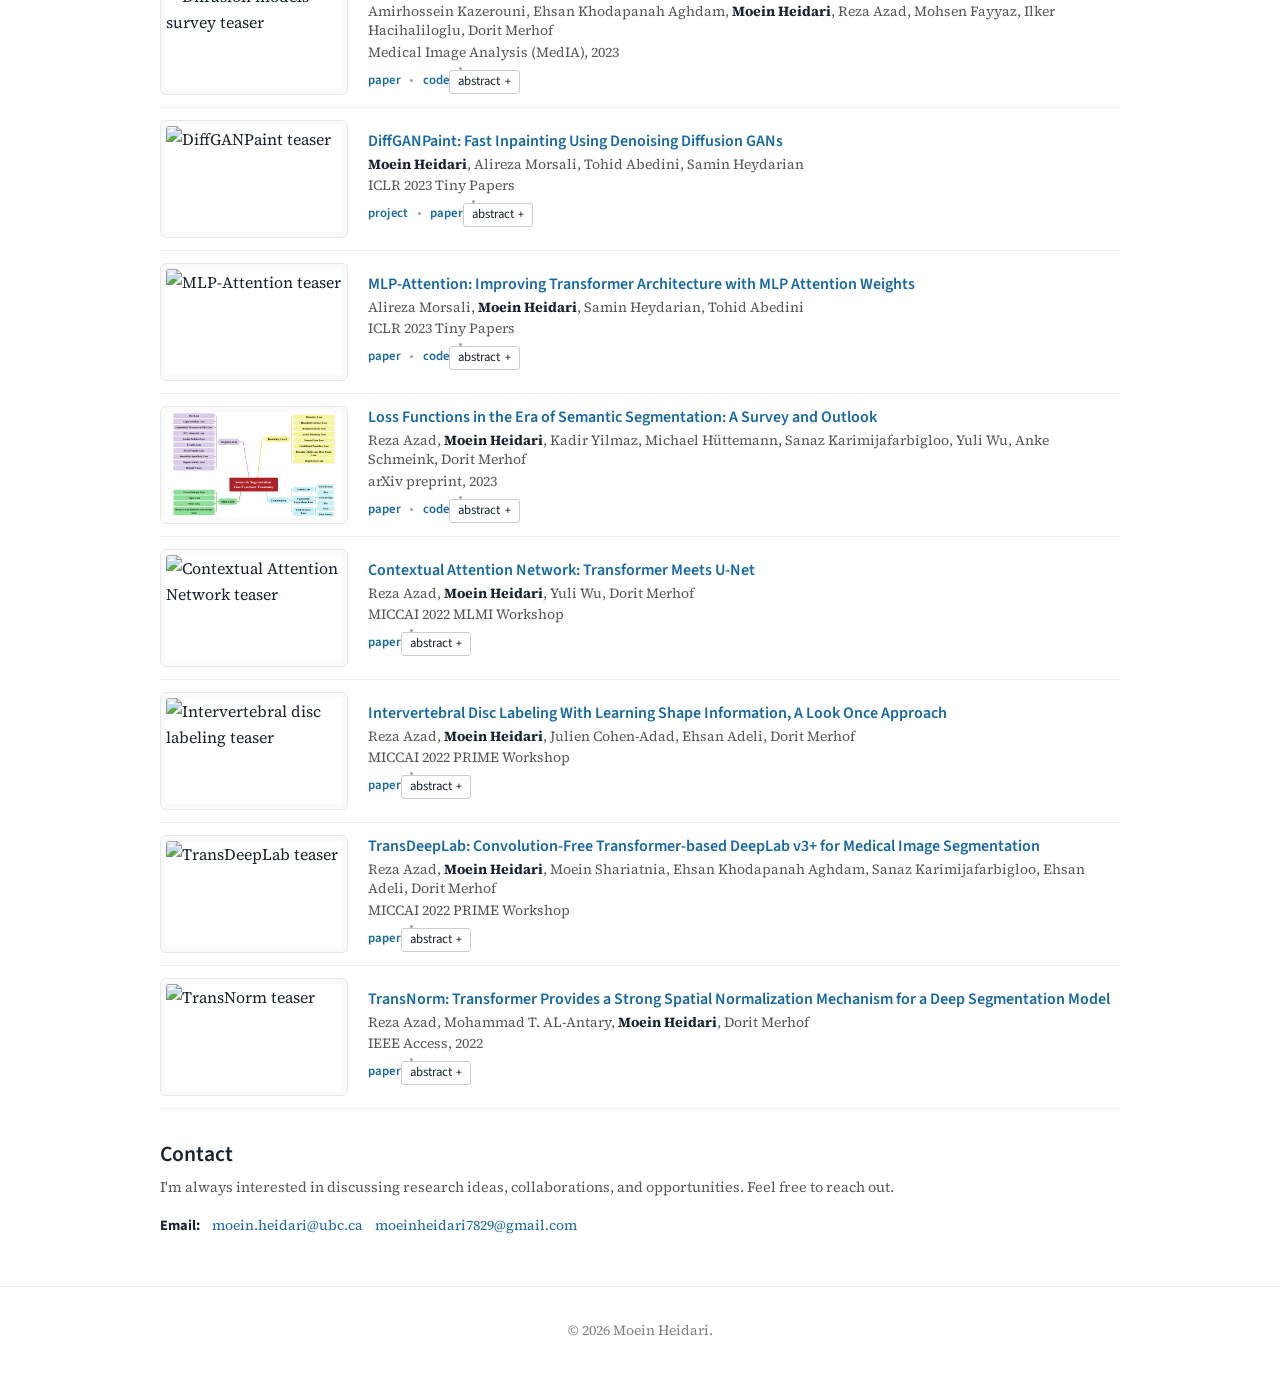
==== commit f8b09db2: "Add P2Echo project page, news and publication entry" ====
--- a/index.html
+++ b/index.html
@@ -160,6 +160,7 @@
           <h2>News</h2>
         </div>
         <ul class="news-list">
+          <li><article class="news-card"><p class="news-date">Nov. 2026</p><p class="news-copy">📄 New preprint: <a href="p2echo/" class="link-accent">Prompt2Echo (P2Echo): Text-Prompted Multi-View Echocardiography Segmentation with One Model</a> is now on <a href="https://arxiv.org/abs/ARXIV_ID_PLACEHOLDER" target="_blank" rel="noopener noreferrer">arXiv</a>, with <a href="https://github.com/moeinheidari7829/P2Echo" target="_blank" rel="noopener noreferrer">code and checkpoint</a> released.</p></article></li>
           <li><article class="news-card"><p class="news-date">Nov. 2026</p><p class="news-copy">📄 New preprint: <a href="every-pixel/" class="link-accent">Every Pixel Is an Option: A System One Model for Medical Ultrasound Biometry</a> is now on <a href="https://arxiv.org/abs/2611.03360" target="_blank" rel="noopener noreferrer">arXiv</a>.</p></article></li>
           <li><article class="news-card"><p class="news-date">Nov. 2026</p><p class="news-copy">🎉 Paper <strong>Which Pretext Task Transfers? Self-Supervised Pretraining Objectives for Lung Ultrasound</strong> accepted for an <strong>oral presentation</strong> at <strong>SPIE Medical Imaging 2027</strong>.</p></article></li>
           <li><article class="news-card"><p class="news-date">Oct. 2026</p><p class="news-copy">🏆 Our paper <a href="wara/" class="link-accent">WaRA</a> won the <strong>Impact Award</strong> at the <strong>MIRASOL workshop</strong> at MICCAI 2026.</p></article></li>
@@ -204,7 +205,7 @@
           <button type="button" class="pub-filter" data-filter="2023" aria-pressed="false">2023</button>
           <button type="button" class="pub-filter" data-filter="2022" aria-pressed="false">2022</button>
         </div>
-        <p class="publication-status" aria-live="polite">Showing all 27 publications.</p>
+        <p class="publication-status" aria-live="polite">Showing all 28 publications.</p>
 
         <article class="post oral-paper" data-year="2027">
           <div class="pub-media">
@@ -223,6 +224,31 @@
                 <summary class="pub-abstract-toggle"></summary>
                 <div class="pub-abstract-body">
                   <p>Self-supervised learning (SSL) can reduce the need for labelled medical images, but the choice of pretext objective remains unclear for lung ultrasound (LUS). Contrastive learning, masked reconstruction, and joint-embedding predictive architectures (JEPA) differ in the space in which their targets are defined, yet existing ultrasound studies compare them under different corpora, backbones, and evaluation protocols. We compare these three objective families using the same encoder backbone, pretraining corpus, optimisation schedule, and frozen-evaluation protocol. Encoders are pretrained on COVID-BLUeS LUS videos and evaluated with linear, kNN, and attentive probes at 5%, 10%, 50%, and 100% label budgets. Evaluation is performed on POCUS using patient-level five-fold cross-validation and on the independently acquired Mendeley-Uganda dataset, which is excluded from both pretraining and probe fitting. At the full label budget under linear probing, VideoMAE and V-JEPA achieve 66.5 ± 13.1 and 65.4 ± 11.7 balanced accuracy on POCUS, while MoCo achieves 42.1 ± 1.2. On Mendeley-Uganda, the ranking reverses: MoCo performs best at 62.7 ± 1.0, followed by VideoMAE at 53.8 ± 2.8, while V-JEPA falls near chance at 35.1 ± 4.9. These results show that POCUS probe accuracy alone does not identify the objective that transfers best across datasets. We also outline planned representation-level analyses to examine this reversal. Code is publicly available at https://github.com/moeinheidari7829/LUSVideoSSL.</p>
+                </div>
+              </details>
+            </div>
+          </div>
+        </article>
+
+        <article class="post" data-year="2026">
+          <div class="pub-media">
+            <img src="assets/p2echo.png" alt="P2Echo teaser" loading="lazy">
+          </div>
+          <div class="pub-content">
+            <h3 class="pub-title"><a href="p2echo/">Prompt2Echo (P2Echo): Text-Prompted Multi-View Echocardiography Segmentation with One Model</a></h3>
+            <p class="pub-authors">
+              <strong>Moein Heidari*</strong>, Alvin Kimbowa*, Mahdi Tabatabaei, Afshin Bozorgpour, Sina Ghorbani Kolahi, River Jiang, Wenjin Chen, David J. Foran, Jasmine Grewal, Dorit Merhof, Ilker Hacihaliloglu
+              <br><span class="pub-author-note">* Equal contribution</span>
+            </p>
+            <p class="pub-venue">arXiv preprint, 2026</p>
+            <div class="pub-actions">
+              <a class="pub-action-link" href="p2echo/">project</a>
+              <a class="pub-action-link" href="https://arxiv.org/abs/ARXIV_ID_PLACEHOLDER" target="_blank" rel="noopener noreferrer">paper</a>
+              <a class="pub-action-link" href="https://github.com/moeinheidari7829/P2Echo" target="_blank" rel="noopener noreferrer">code</a>
+              <details class="pub-abstract">
+                <summary class="pub-abstract-toggle"></summary>
+                <div class="pub-abstract-body">
+                  <p>Automated segmentation in multi-view echocardiography is essential for comprehensive cardiac assessment, yet remains challenging due to substantial anatomical and appearance variability across standard acoustic windows. In this paper, we present P2Echo, a unified framework capable of segmenting diverse cardiac structures across multiple standard echocardiographic views using a single model controlled by structured view-aware text prompts. Unlike recent foundation model adaptations that rely on implicit latent priors, P2Echo explicitly conditions the segmentation process via a novel Dynamic Image-Text Alignment (DyITA) module. DyITA integrates a differentiable routing mechanism and token differential operators to dynamically modulate decoder features according to the requested view and target structure. This allows the network to adaptively switch its processing pathways for different views without architectural changes. Extensive experiments on a large-scale internal dataset (seen during training) and held-out evaluation on three external datasets demonstrate that P2Echo matches or exceeds both view-specific specialists and state-of-the-art universal models at a fraction of their computational cost, offering an efficient, controllable solution for multi-plane cardiac analysis. Code is available at https://github.com/moeinheidari7829/P2Echo.</p>
                 </div>
               </details>
             </div>
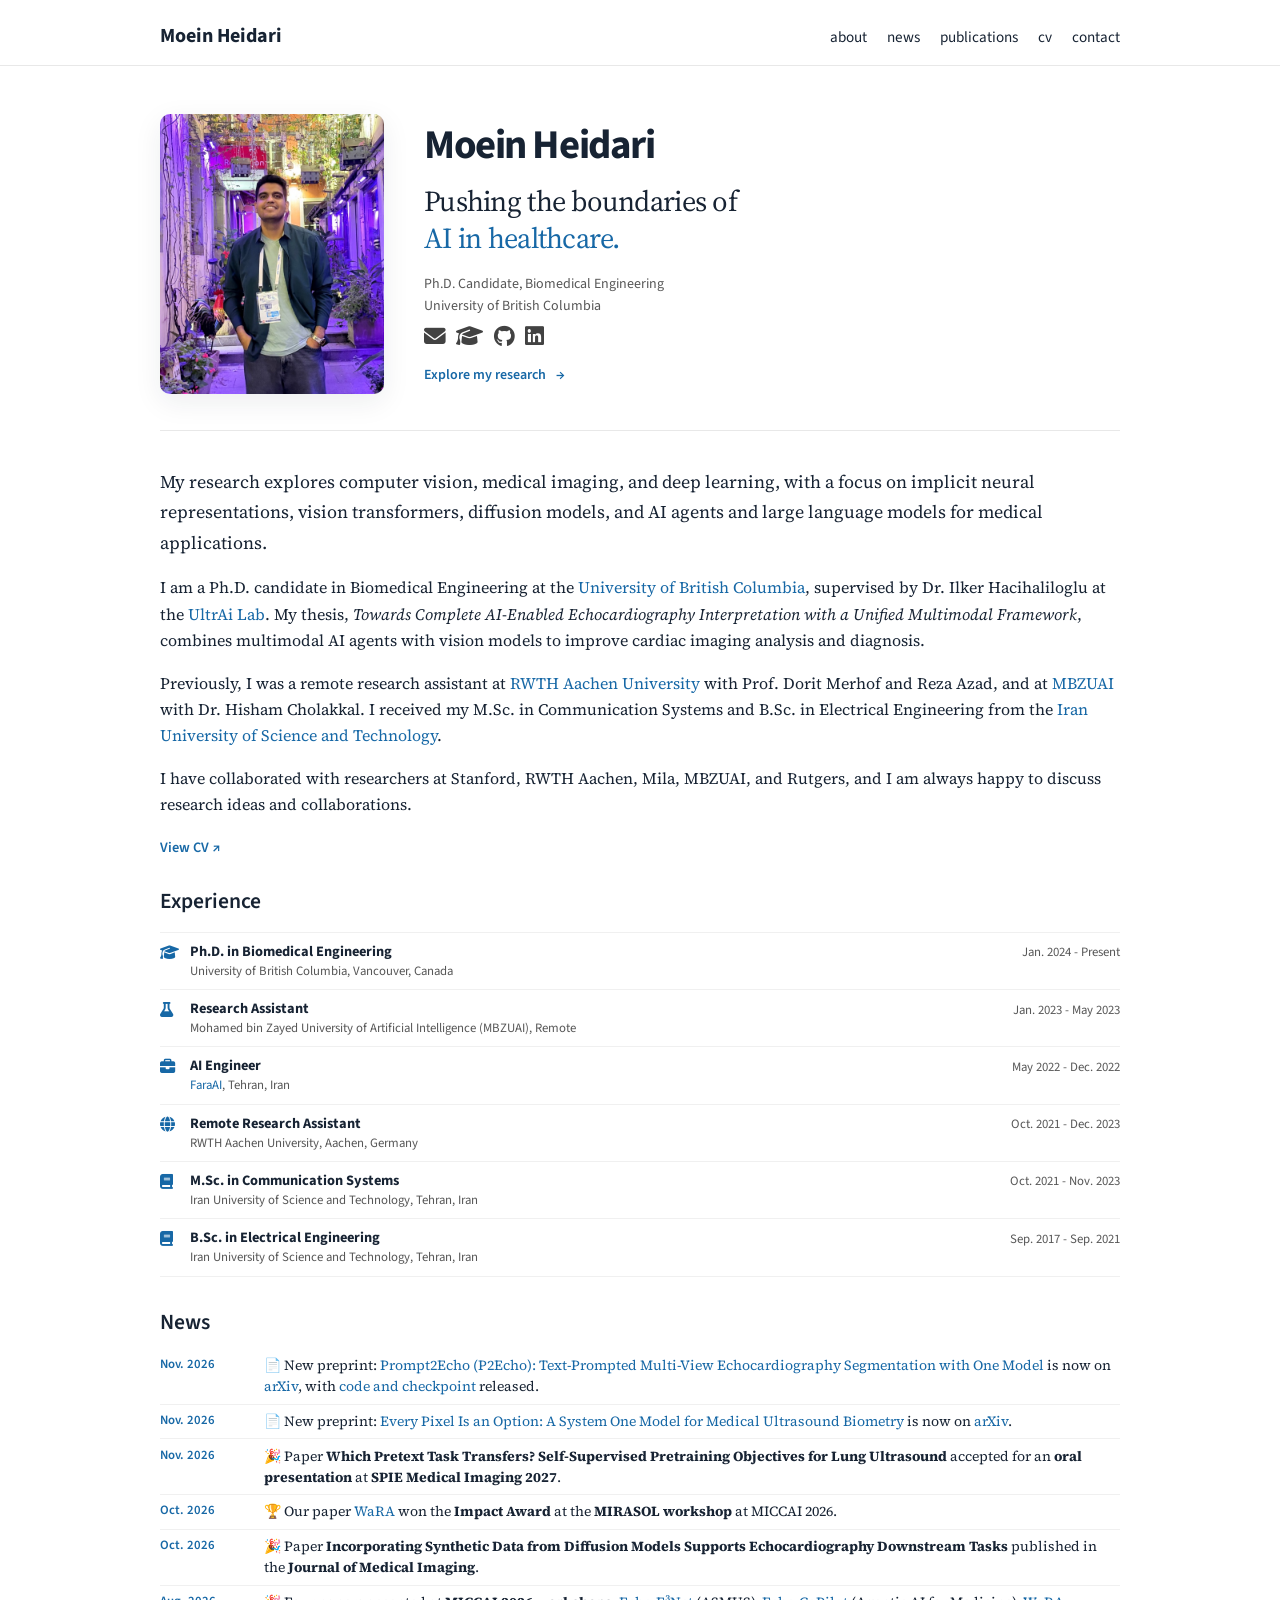
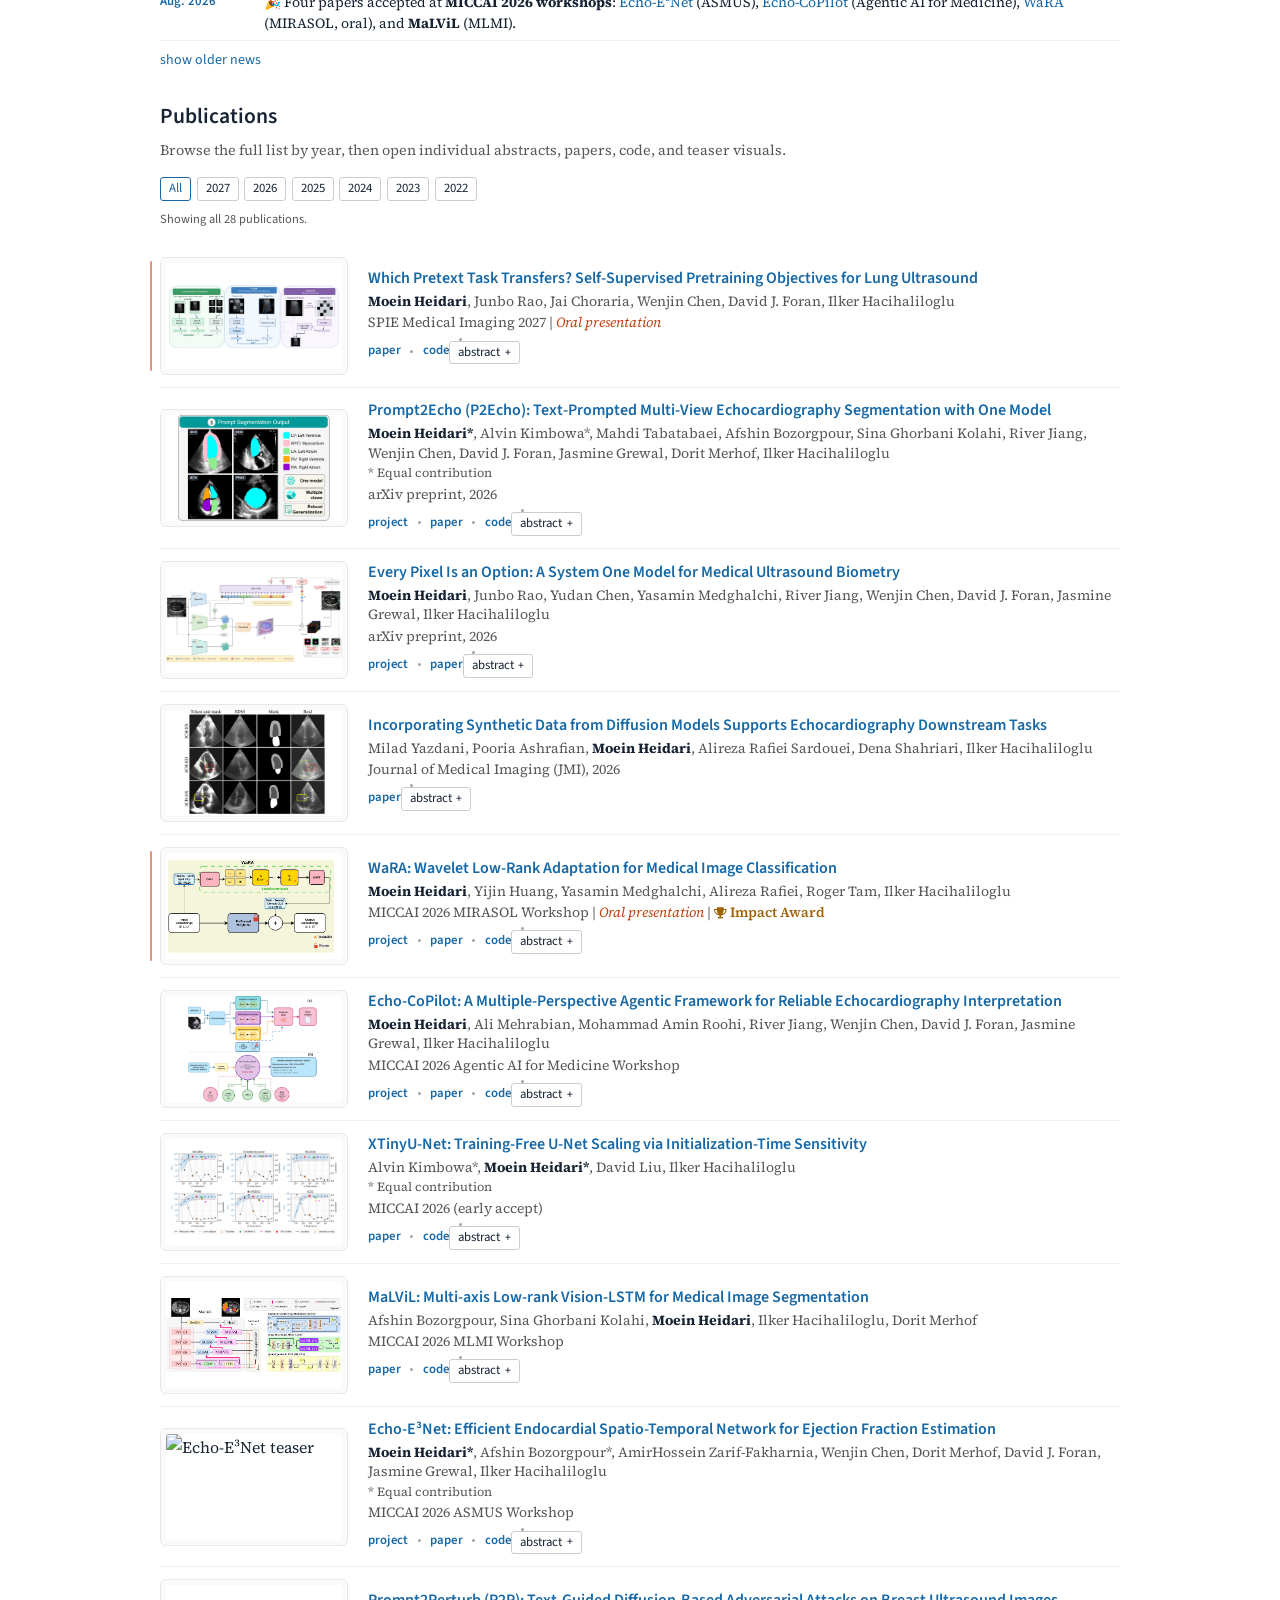
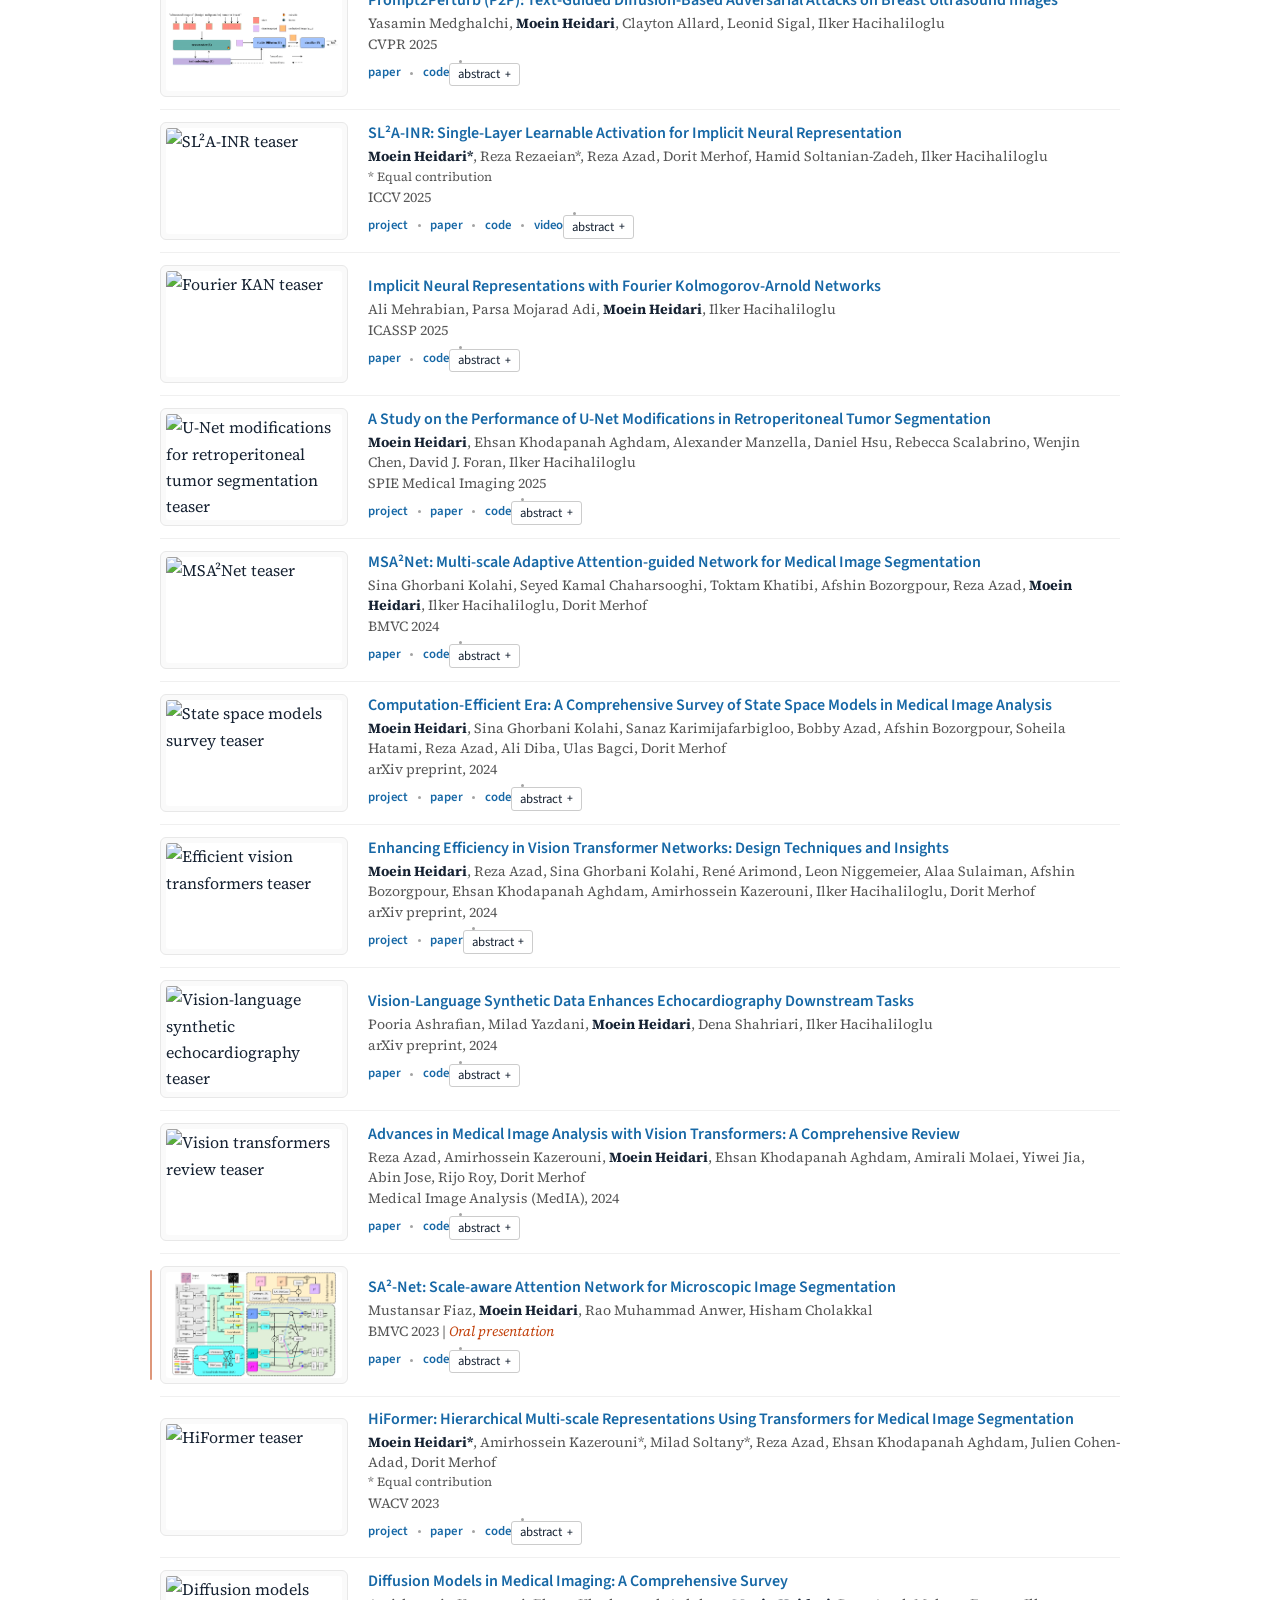
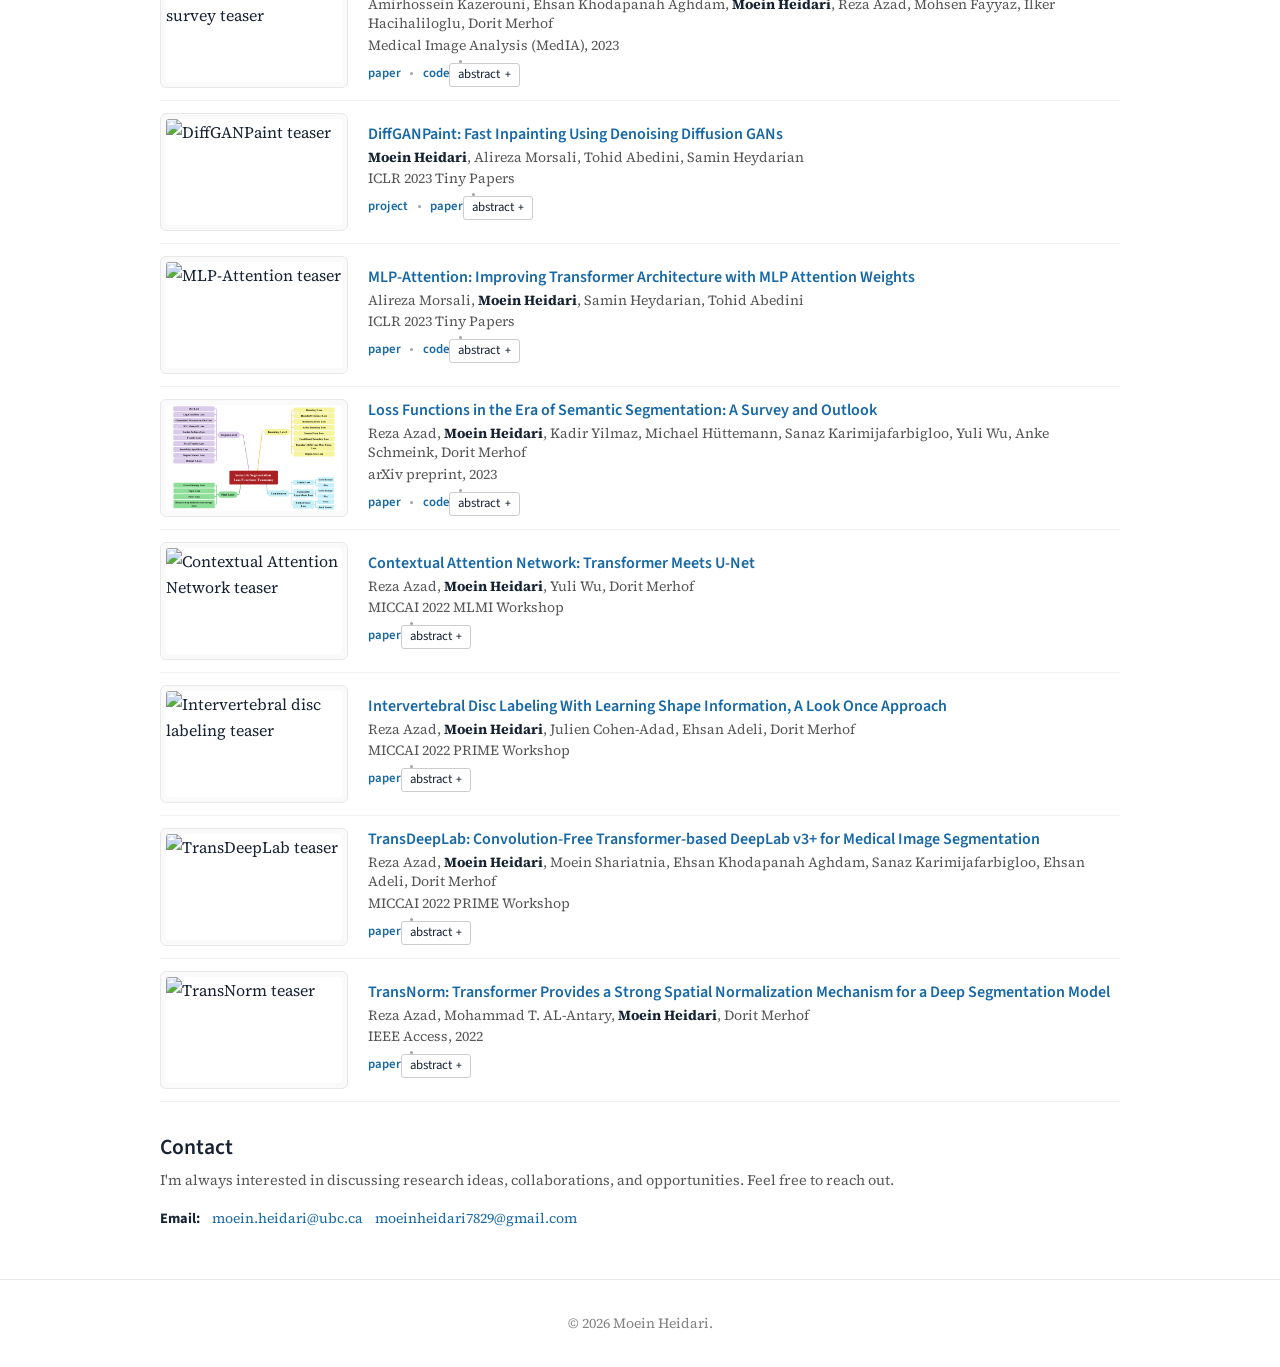
==== commit 92e7ce8a: "Remove lab name from header" ====
--- a/index.html
+++ b/index.html
@@ -36,7 +36,7 @@
     <div class="profile-info">
       <h1 class="profile-name">Moein Heidari</h1>
       <p class="profile-focus">Pushing the boundaries of<br><span>AI in healthcare.</span></p>
-      <p class="profile-desc">Ph.D. Candidate, Biomedical Engineering<br>University of British Columbia<br>UltrAi Lab</p>
+      <p class="profile-desc">Ph.D. Candidate, Biomedical Engineering<br>University of British Columbia</p>
       <div class="profile-social" aria-label="Social and contact links">
         <a href="mailto:moein.heidari@ubc.ca" aria-label="Email Moein Heidari"><i class="fas fa-envelope" aria-hidden="true"></i></a>
         <a href="https://scholar.google.com/citations?user=mir8D5UAAAAJ&amp;hl=en" target="_blank" rel="noopener noreferrer" aria-label="Google Scholar"><i class="fas fa-graduation-cap" aria-hidden="true"></i></a>
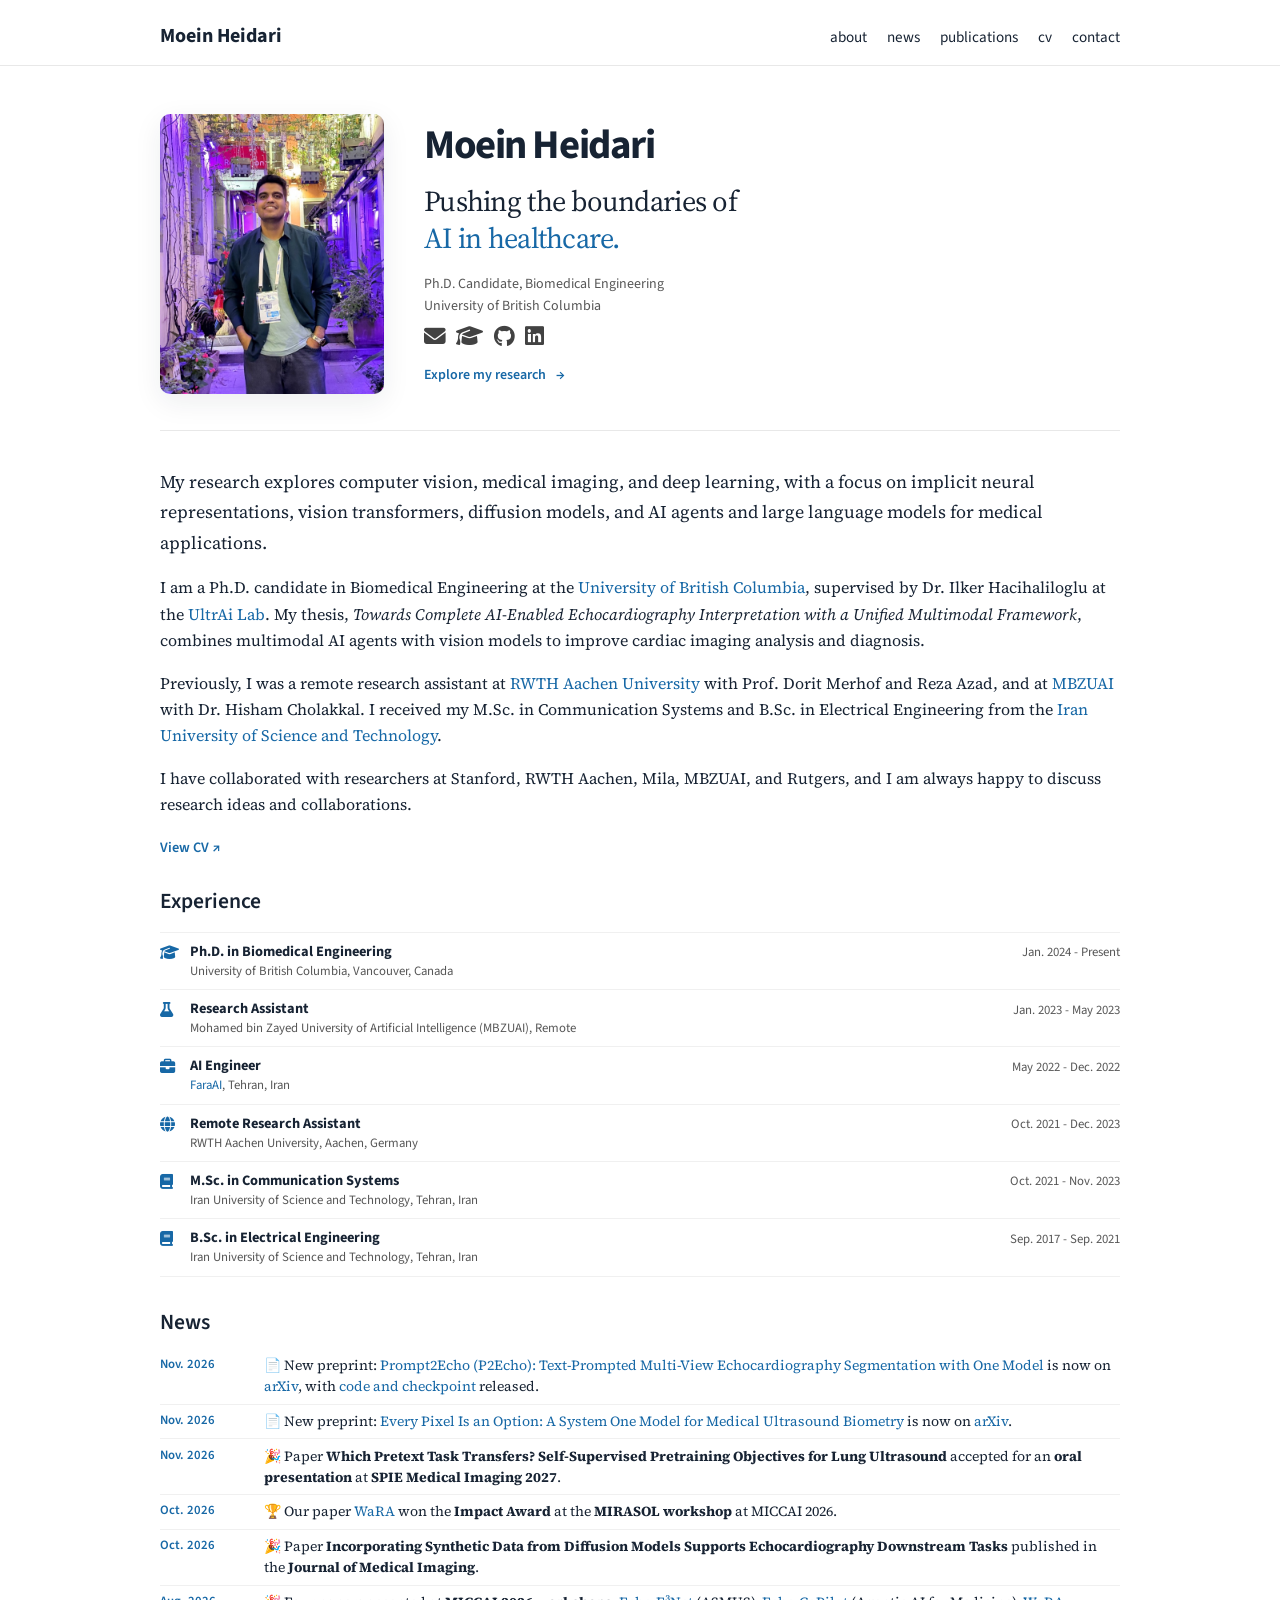
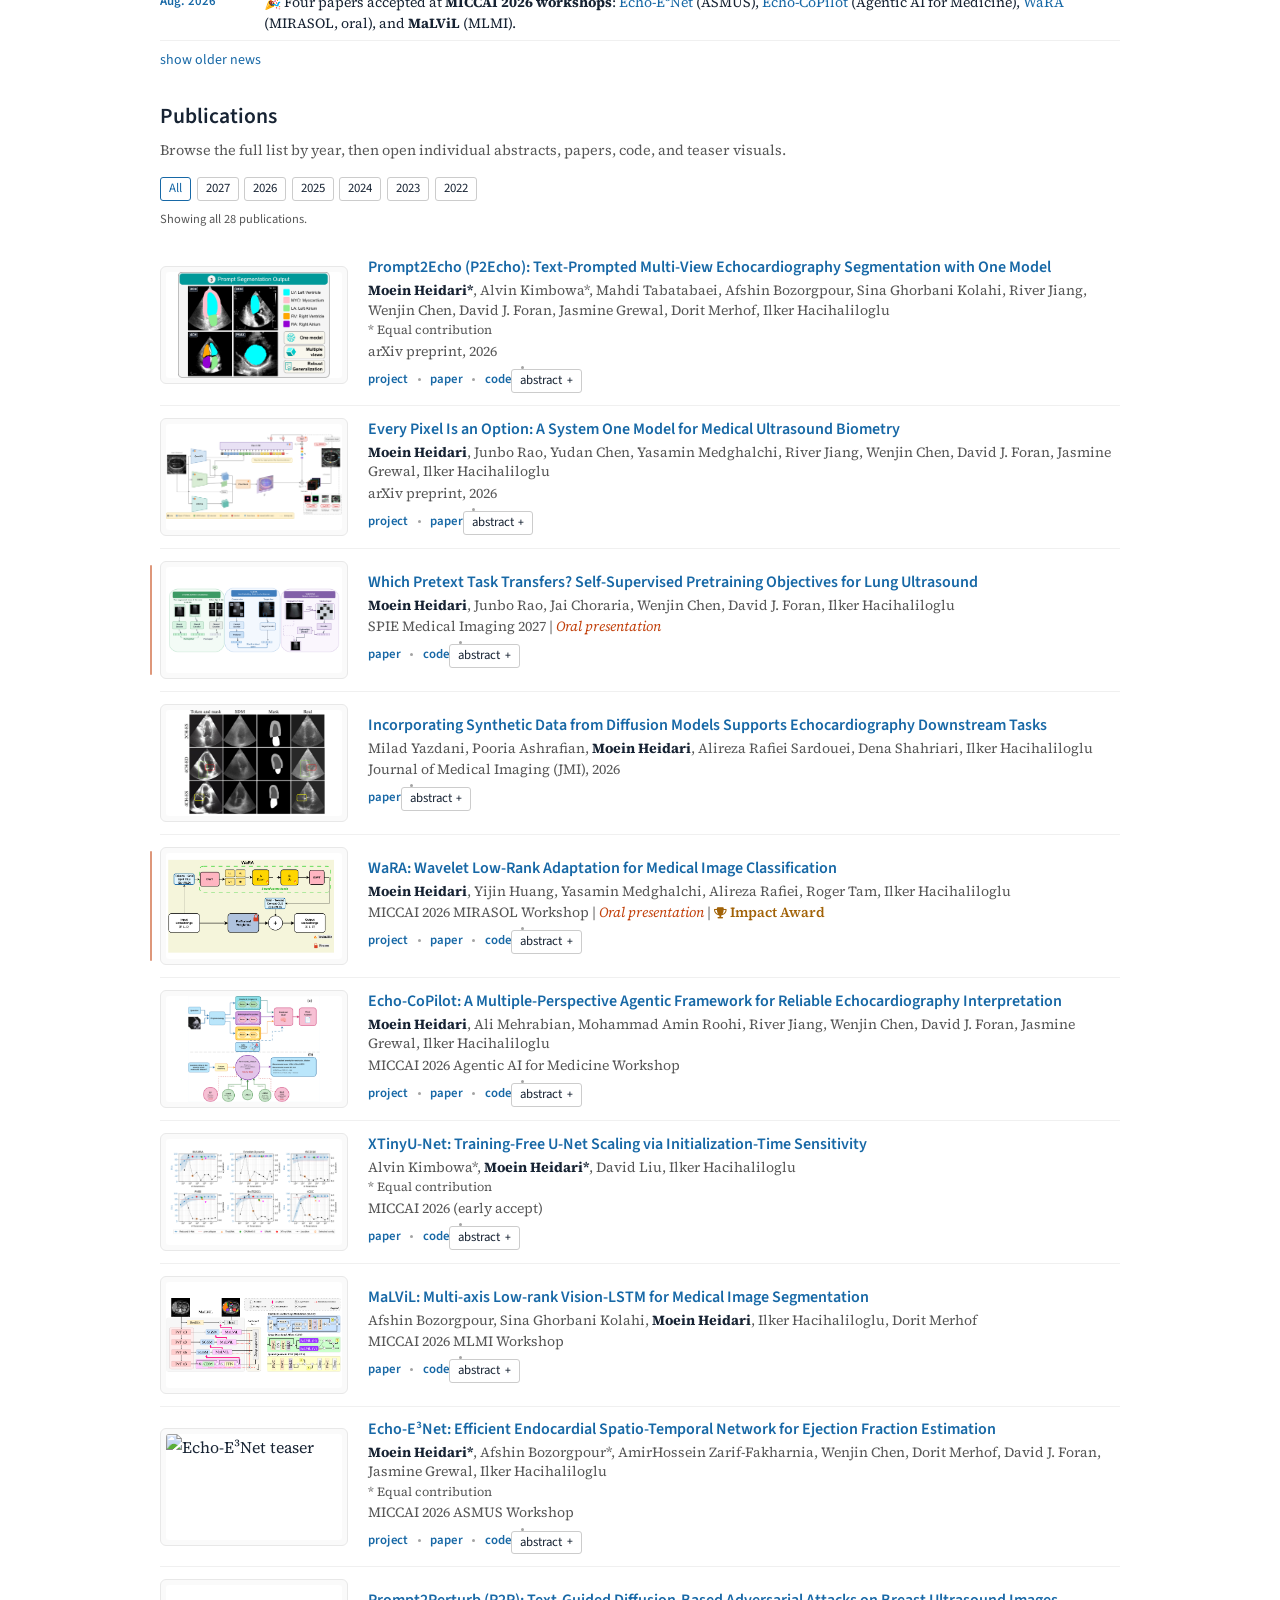
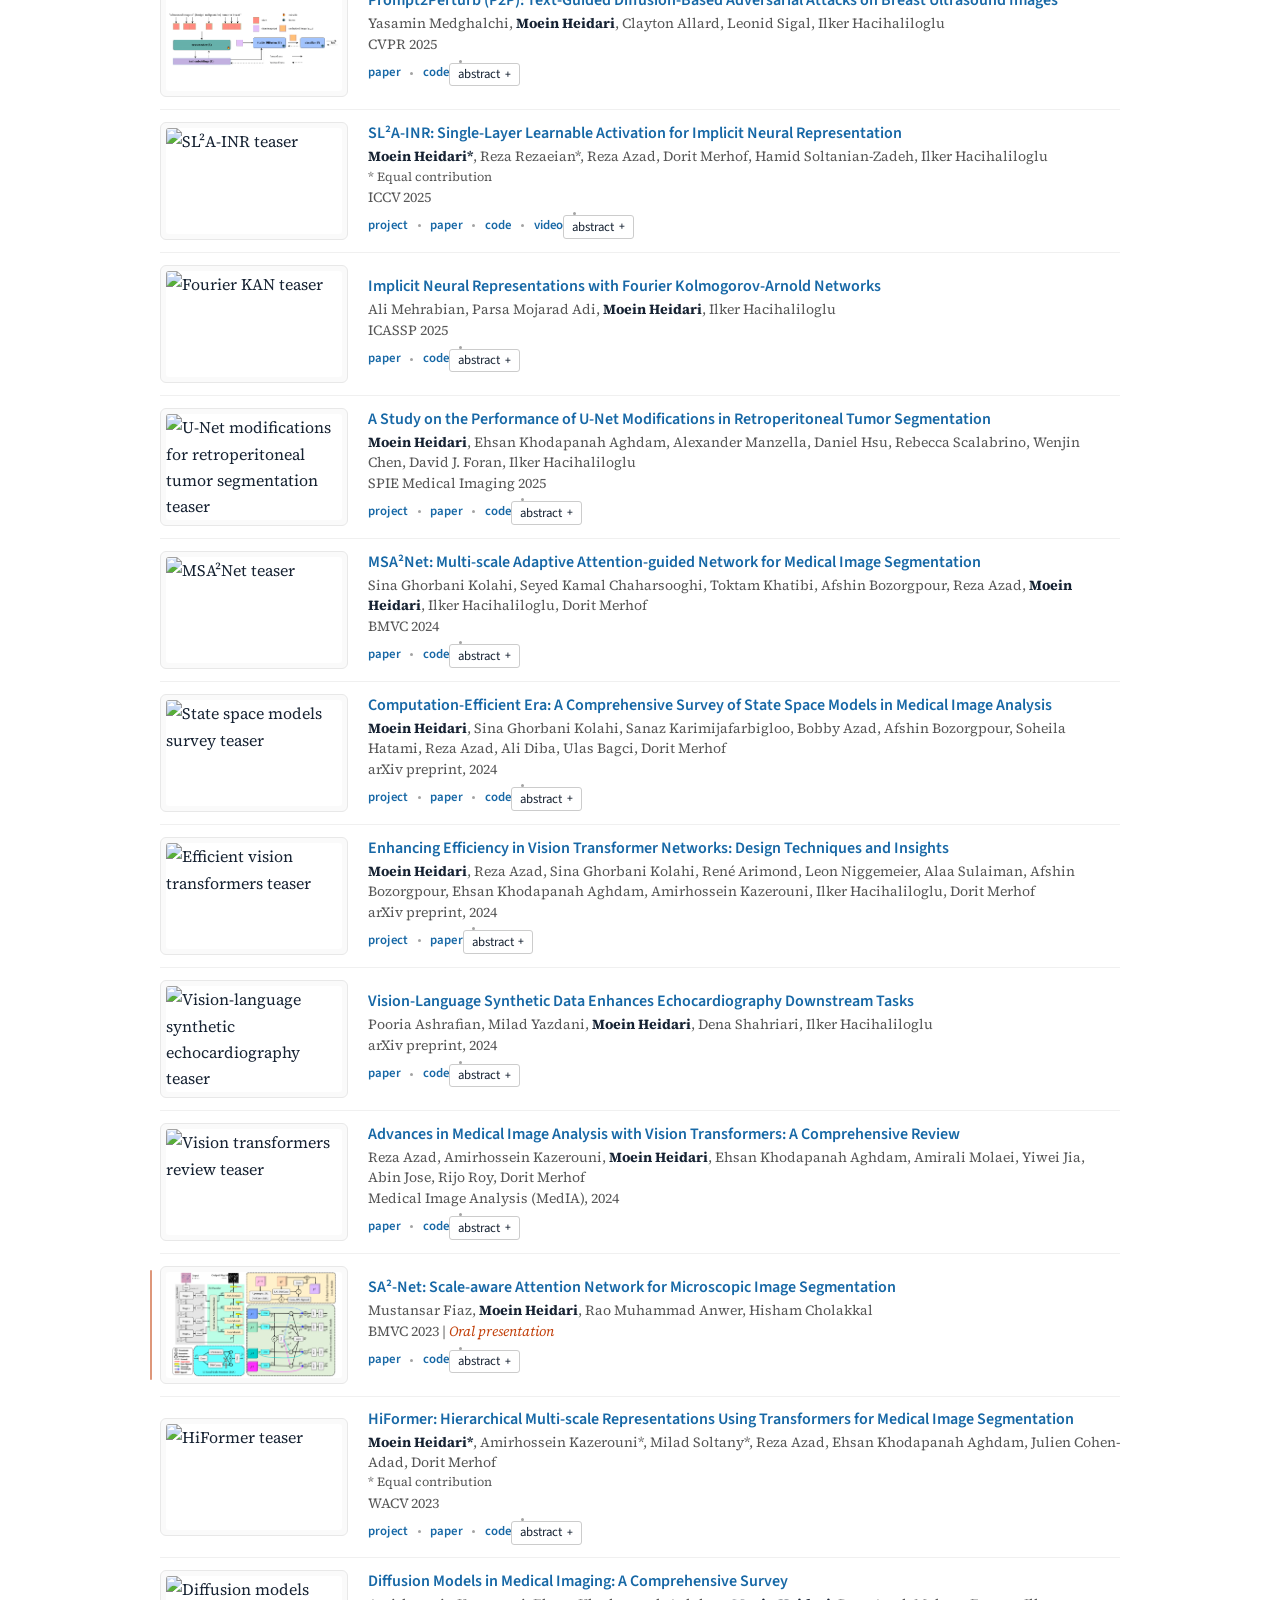
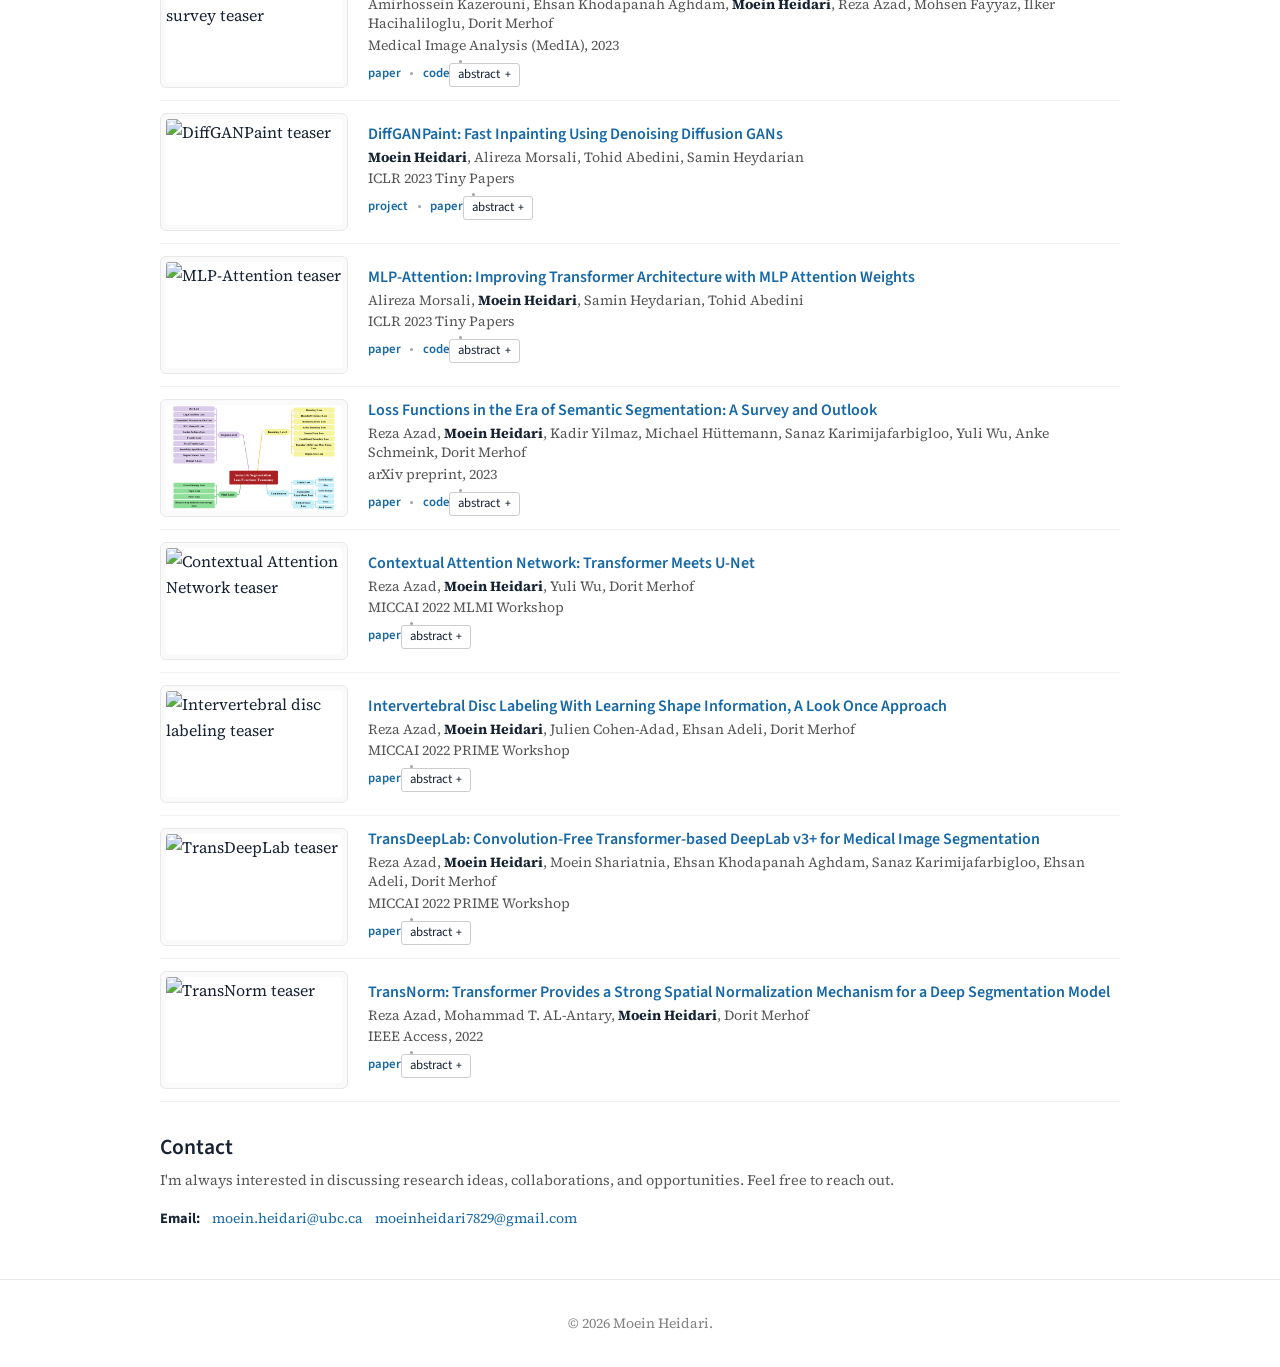
==== commit 5e79987b: "P2Echo: arXiv link; order publications by arXiv date" ====
--- a/index.html
+++ b/index.html
@@ -160,7 +160,7 @@
           <h2>News</h2>
         </div>
         <ul class="news-list">
-          <li><article class="news-card"><p class="news-date">Nov. 2026</p><p class="news-copy">📄 New preprint: <a href="p2echo/" class="link-accent">Prompt2Echo (P2Echo): Text-Prompted Multi-View Echocardiography Segmentation with One Model</a> is now on <a href="https://arxiv.org/abs/ARXIV_ID_PLACEHOLDER" target="_blank" rel="noopener noreferrer">arXiv</a>, with <a href="https://github.com/moeinheidari7829/P2Echo" target="_blank" rel="noopener noreferrer">code and checkpoint</a> released.</p></article></li>
+          <li><article class="news-card"><p class="news-date">Nov. 2026</p><p class="news-copy">📄 New preprint: <a href="p2echo/" class="link-accent">Prompt2Echo (P2Echo): Text-Prompted Multi-View Echocardiography Segmentation with One Model</a> is now on <a href="https://arxiv.org/abs/2611.13425" target="_blank" rel="noopener noreferrer">arXiv</a>, with <a href="https://github.com/moeinheidari7829/P2Echo" target="_blank" rel="noopener noreferrer">code and checkpoint</a> released.</p></article></li>
           <li><article class="news-card"><p class="news-date">Nov. 2026</p><p class="news-copy">📄 New preprint: <a href="every-pixel/" class="link-accent">Every Pixel Is an Option: A System One Model for Medical Ultrasound Biometry</a> is now on <a href="https://arxiv.org/abs/2611.03360" target="_blank" rel="noopener noreferrer">arXiv</a>.</p></article></li>
           <li><article class="news-card"><p class="news-date">Nov. 2026</p><p class="news-copy">🎉 Paper <strong>Which Pretext Task Transfers? Self-Supervised Pretraining Objectives for Lung Ultrasound</strong> accepted for an <strong>oral presentation</strong> at <strong>SPIE Medical Imaging 2027</strong>.</p></article></li>
           <li><article class="news-card"><p class="news-date">Oct. 2026</p><p class="news-copy">🏆 Our paper <a href="wara/" class="link-accent">WaRA</a> won the <strong>Impact Award</strong> at the <strong>MIRASOL workshop</strong> at MICCAI 2026.</p></article></li>
@@ -207,6 +207,54 @@
         </div>
         <p class="publication-status" aria-live="polite">Showing all 28 publications.</p>
 
+        <article class="post" data-year="2026">
+          <div class="pub-media">
+            <img src="assets/p2echo.png" alt="P2Echo teaser" loading="lazy">
+          </div>
+          <div class="pub-content">
+            <h3 class="pub-title"><a href="p2echo/">Prompt2Echo (P2Echo): Text-Prompted Multi-View Echocardiography Segmentation with One Model</a></h3>
+            <p class="pub-authors">
+              <strong>Moein Heidari*</strong>, Alvin Kimbowa*, Mahdi Tabatabaei, Afshin Bozorgpour, Sina Ghorbani Kolahi, River Jiang, Wenjin Chen, David J. Foran, Jasmine Grewal, Dorit Merhof, Ilker Hacihaliloglu
+              <br><span class="pub-author-note">* Equal contribution</span>
+            </p>
+            <p class="pub-venue">arXiv preprint, 2026</p>
+            <div class="pub-actions">
+              <a class="pub-action-link" href="p2echo/">project</a>
+              <a class="pub-action-link" href="https://arxiv.org/abs/2611.13425" target="_blank" rel="noopener noreferrer">paper</a>
+              <a class="pub-action-link" href="https://github.com/moeinheidari7829/P2Echo" target="_blank" rel="noopener noreferrer">code</a>
+              <details class="pub-abstract">
+                <summary class="pub-abstract-toggle"></summary>
+                <div class="pub-abstract-body">
+                  <p>Automated segmentation in multi-view echocardiography is essential for comprehensive cardiac assessment, yet remains challenging due to substantial anatomical and appearance variability across standard acoustic windows. In this paper, we present P2Echo, a unified framework capable of segmenting diverse cardiac structures across multiple standard echocardiographic views using a single model controlled by structured view-aware text prompts. Unlike recent foundation model adaptations that rely on implicit latent priors, P2Echo explicitly conditions the segmentation process via a novel Dynamic Image-Text Alignment (DyITA) module. DyITA integrates a differentiable routing mechanism and token differential operators to dynamically modulate decoder features according to the requested view and target structure. This allows the network to adaptively switch its processing pathways for different views without architectural changes. Extensive experiments on a large-scale internal dataset (seen during training) and held-out evaluation on three external datasets demonstrate that P2Echo matches or exceeds both view-specific specialists and state-of-the-art universal models at a fraction of their computational cost, offering an efficient, controllable solution for multi-plane cardiac analysis. Code is available at https://github.com/moeinheidari7829/P2Echo.</p>
+                </div>
+              </details>
+            </div>
+          </div>
+        </article>
+
+        <article class="post" data-year="2026">
+          <div class="pub-media">
+            <img src="assets/every-pixel.png" alt="Every Pixel Is an Option teaser" loading="lazy">
+          </div>
+          <div class="pub-content">
+            <h3 class="pub-title"><a href="every-pixel/">Every Pixel Is an Option: A System One Model for Medical Ultrasound Biometry</a></h3>
+            <p class="pub-authors">
+              <strong>Moein Heidari</strong>, Junbo Rao, Yudan Chen, Yasamin Medghalchi, River Jiang, Wenjin Chen, David J. Foran, Jasmine Grewal, Ilker Hacihaliloglu
+            </p>
+            <p class="pub-venue">arXiv preprint, 2026</p>
+            <div class="pub-actions">
+              <a class="pub-action-link" href="every-pixel/">project</a>
+              <a class="pub-action-link" href="https://arxiv.org/abs/2611.03360" target="_blank" rel="noopener noreferrer">paper</a>
+              <details class="pub-abstract">
+                <summary class="pub-abstract-toggle"></summary>
+                <div class="pub-abstract-body">
+                  <p><b>Purpose:</b> Ultrasound biometry is widely used across various clinical applications, including prenatal and cardiac examinations, to obtain quantitative measurements by placing calipers at anatomical landmarks. However, these measurements remain subject to interoperator variability as they rely largely on manual caliper placement. Conventional methods often use specialized prediction heads for different ultrasound tasks, whereas vision-language models offer flexibility through text instructions. However, direct coordinate prediction does not explicitly model spatial likelihood distributions, limiting the representation of localization ambiguity. <b>Methods:</b> We propose Kev-Bio, a vision-language model that uses clinical measurement questions to guide ultrasound landmark detection. Inspired by System One decision models, Kev-Bio uses decision representations of the language model to generate queries for each caliper endpoint. These queries are matched against shared dense ultrasound features to produce spatial probability maps, from which landmark coordinates and clinical measurements are derived. The model is trained end-to-end using both landmark localization and clinical measurement losses. <b>Results:</b> On the nine-view FU/GU Biometry 2026 dataset, Kev-Bio achieves a mean radial error (MRE) of 22.50 pixels and a clinical measurement mean absolute error (MAE) of 15.38, outperforming the compared baselines in overall performance. <b>Conclusion:</b> These results demonstrate the effectiveness of Kev-Bio for ultrasound landmark detection and clinical measurement across different anatomical views. Our code and models are available at https://github.com/moeinheidari7829/Kev-Bio.</p>
+                </div>
+              </details>
+            </div>
+          </div>
+        </article>
+
         <article class="post oral-paper" data-year="2027">
           <div class="pub-media">
             <img src="assets/lus-pretext.png" alt="Which Pretext Task Transfers? teaser" loading="lazy">
@@ -224,54 +272,6 @@
                 <summary class="pub-abstract-toggle"></summary>
                 <div class="pub-abstract-body">
                   <p>Self-supervised learning (SSL) can reduce the need for labelled medical images, but the choice of pretext objective remains unclear for lung ultrasound (LUS). Contrastive learning, masked reconstruction, and joint-embedding predictive architectures (JEPA) differ in the space in which their targets are defined, yet existing ultrasound studies compare them under different corpora, backbones, and evaluation protocols. We compare these three objective families using the same encoder backbone, pretraining corpus, optimisation schedule, and frozen-evaluation protocol. Encoders are pretrained on COVID-BLUeS LUS videos and evaluated with linear, kNN, and attentive probes at 5%, 10%, 50%, and 100% label budgets. Evaluation is performed on POCUS using patient-level five-fold cross-validation and on the independently acquired Mendeley-Uganda dataset, which is excluded from both pretraining and probe fitting. At the full label budget under linear probing, VideoMAE and V-JEPA achieve 66.5 ± 13.1 and 65.4 ± 11.7 balanced accuracy on POCUS, while MoCo achieves 42.1 ± 1.2. On Mendeley-Uganda, the ranking reverses: MoCo performs best at 62.7 ± 1.0, followed by VideoMAE at 53.8 ± 2.8, while V-JEPA falls near chance at 35.1 ± 4.9. These results show that POCUS probe accuracy alone does not identify the objective that transfers best across datasets. We also outline planned representation-level analyses to examine this reversal. Code is publicly available at https://github.com/moeinheidari7829/LUSVideoSSL.</p>
-                </div>
-              </details>
-            </div>
-          </div>
-        </article>
-
-        <article class="post" data-year="2026">
-          <div class="pub-media">
-            <img src="assets/p2echo.png" alt="P2Echo teaser" loading="lazy">
-          </div>
-          <div class="pub-content">
-            <h3 class="pub-title"><a href="p2echo/">Prompt2Echo (P2Echo): Text-Prompted Multi-View Echocardiography Segmentation with One Model</a></h3>
-            <p class="pub-authors">
-              <strong>Moein Heidari*</strong>, Alvin Kimbowa*, Mahdi Tabatabaei, Afshin Bozorgpour, Sina Ghorbani Kolahi, River Jiang, Wenjin Chen, David J. Foran, Jasmine Grewal, Dorit Merhof, Ilker Hacihaliloglu
-              <br><span class="pub-author-note">* Equal contribution</span>
-            </p>
-            <p class="pub-venue">arXiv preprint, 2026</p>
-            <div class="pub-actions">
-              <a class="pub-action-link" href="p2echo/">project</a>
-              <a class="pub-action-link" href="https://arxiv.org/abs/ARXIV_ID_PLACEHOLDER" target="_blank" rel="noopener noreferrer">paper</a>
-              <a class="pub-action-link" href="https://github.com/moeinheidari7829/P2Echo" target="_blank" rel="noopener noreferrer">code</a>
-              <details class="pub-abstract">
-                <summary class="pub-abstract-toggle"></summary>
-                <div class="pub-abstract-body">
-                  <p>Automated segmentation in multi-view echocardiography is essential for comprehensive cardiac assessment, yet remains challenging due to substantial anatomical and appearance variability across standard acoustic windows. In this paper, we present P2Echo, a unified framework capable of segmenting diverse cardiac structures across multiple standard echocardiographic views using a single model controlled by structured view-aware text prompts. Unlike recent foundation model adaptations that rely on implicit latent priors, P2Echo explicitly conditions the segmentation process via a novel Dynamic Image-Text Alignment (DyITA) module. DyITA integrates a differentiable routing mechanism and token differential operators to dynamically modulate decoder features according to the requested view and target structure. This allows the network to adaptively switch its processing pathways for different views without architectural changes. Extensive experiments on a large-scale internal dataset (seen during training) and held-out evaluation on three external datasets demonstrate that P2Echo matches or exceeds both view-specific specialists and state-of-the-art universal models at a fraction of their computational cost, offering an efficient, controllable solution for multi-plane cardiac analysis. Code is available at https://github.com/moeinheidari7829/P2Echo.</p>
-                </div>
-              </details>
-            </div>
-          </div>
-        </article>
-
-        <article class="post" data-year="2026">
-          <div class="pub-media">
-            <img src="assets/every-pixel.png" alt="Every Pixel Is an Option teaser" loading="lazy">
-          </div>
-          <div class="pub-content">
-            <h3 class="pub-title"><a href="every-pixel/">Every Pixel Is an Option: A System One Model for Medical Ultrasound Biometry</a></h3>
-            <p class="pub-authors">
-              <strong>Moein Heidari</strong>, Junbo Rao, Yudan Chen, Yasamin Medghalchi, River Jiang, Wenjin Chen, David J. Foran, Jasmine Grewal, Ilker Hacihaliloglu
-            </p>
-            <p class="pub-venue">arXiv preprint, 2026</p>
-            <div class="pub-actions">
-              <a class="pub-action-link" href="every-pixel/">project</a>
-              <a class="pub-action-link" href="https://arxiv.org/abs/2611.03360" target="_blank" rel="noopener noreferrer">paper</a>
-              <details class="pub-abstract">
-                <summary class="pub-abstract-toggle"></summary>
-                <div class="pub-abstract-body">
-                  <p><b>Purpose:</b> Ultrasound biometry is widely used across various clinical applications, including prenatal and cardiac examinations, to obtain quantitative measurements by placing calipers at anatomical landmarks. However, these measurements remain subject to interoperator variability as they rely largely on manual caliper placement. Conventional methods often use specialized prediction heads for different ultrasound tasks, whereas vision-language models offer flexibility through text instructions. However, direct coordinate prediction does not explicitly model spatial likelihood distributions, limiting the representation of localization ambiguity. <b>Methods:</b> We propose Kev-Bio, a vision-language model that uses clinical measurement questions to guide ultrasound landmark detection. Inspired by System One decision models, Kev-Bio uses decision representations of the language model to generate queries for each caliper endpoint. These queries are matched against shared dense ultrasound features to produce spatial probability maps, from which landmark coordinates and clinical measurements are derived. The model is trained end-to-end using both landmark localization and clinical measurement losses. <b>Results:</b> On the nine-view FU/GU Biometry 2026 dataset, Kev-Bio achieves a mean radial error (MRE) of 22.50 pixels and a clinical measurement mean absolute error (MAE) of 15.38, outperforming the compared baselines in overall performance. <b>Conclusion:</b> These results demonstrate the effectiveness of Kev-Bio for ultrasound landmark detection and clinical measurement across different anatomical views. Our code and models are available at https://github.com/moeinheidari7829/Kev-Bio.</p>
                 </div>
               </details>
             </div>
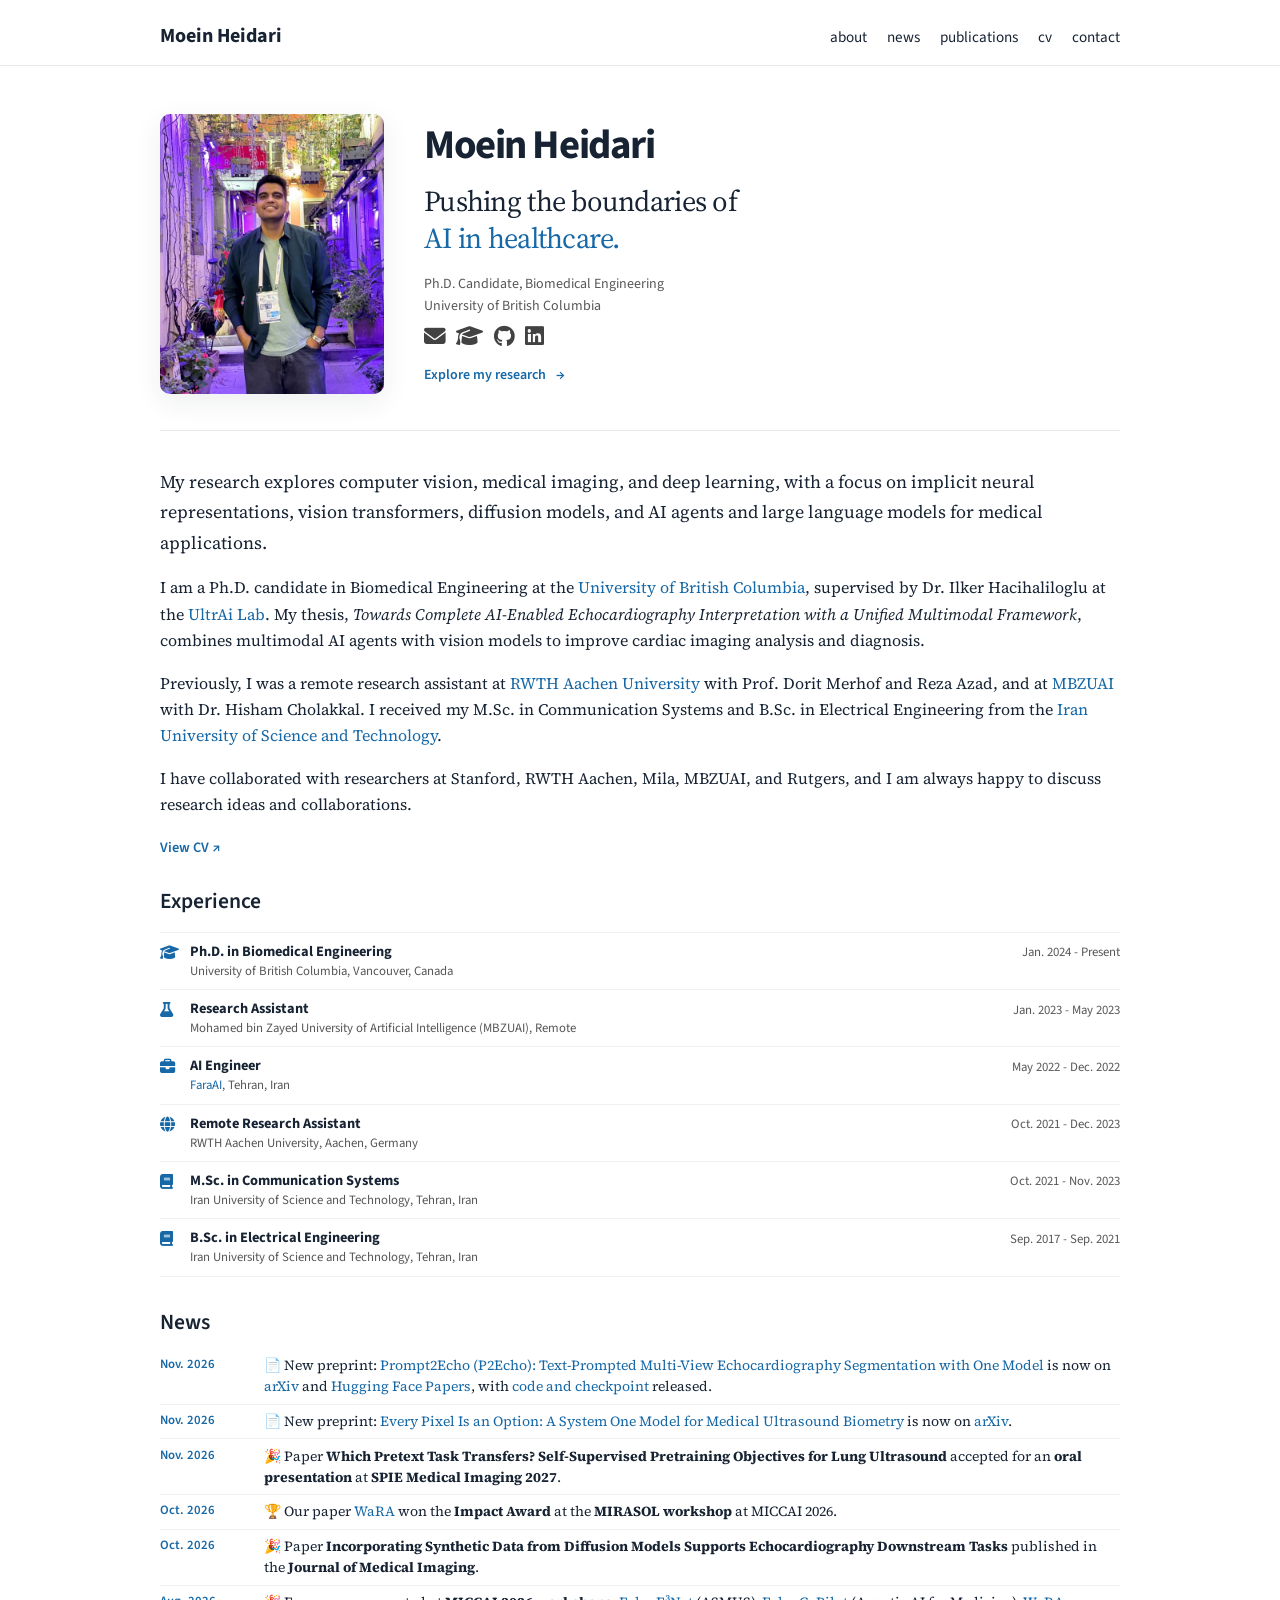
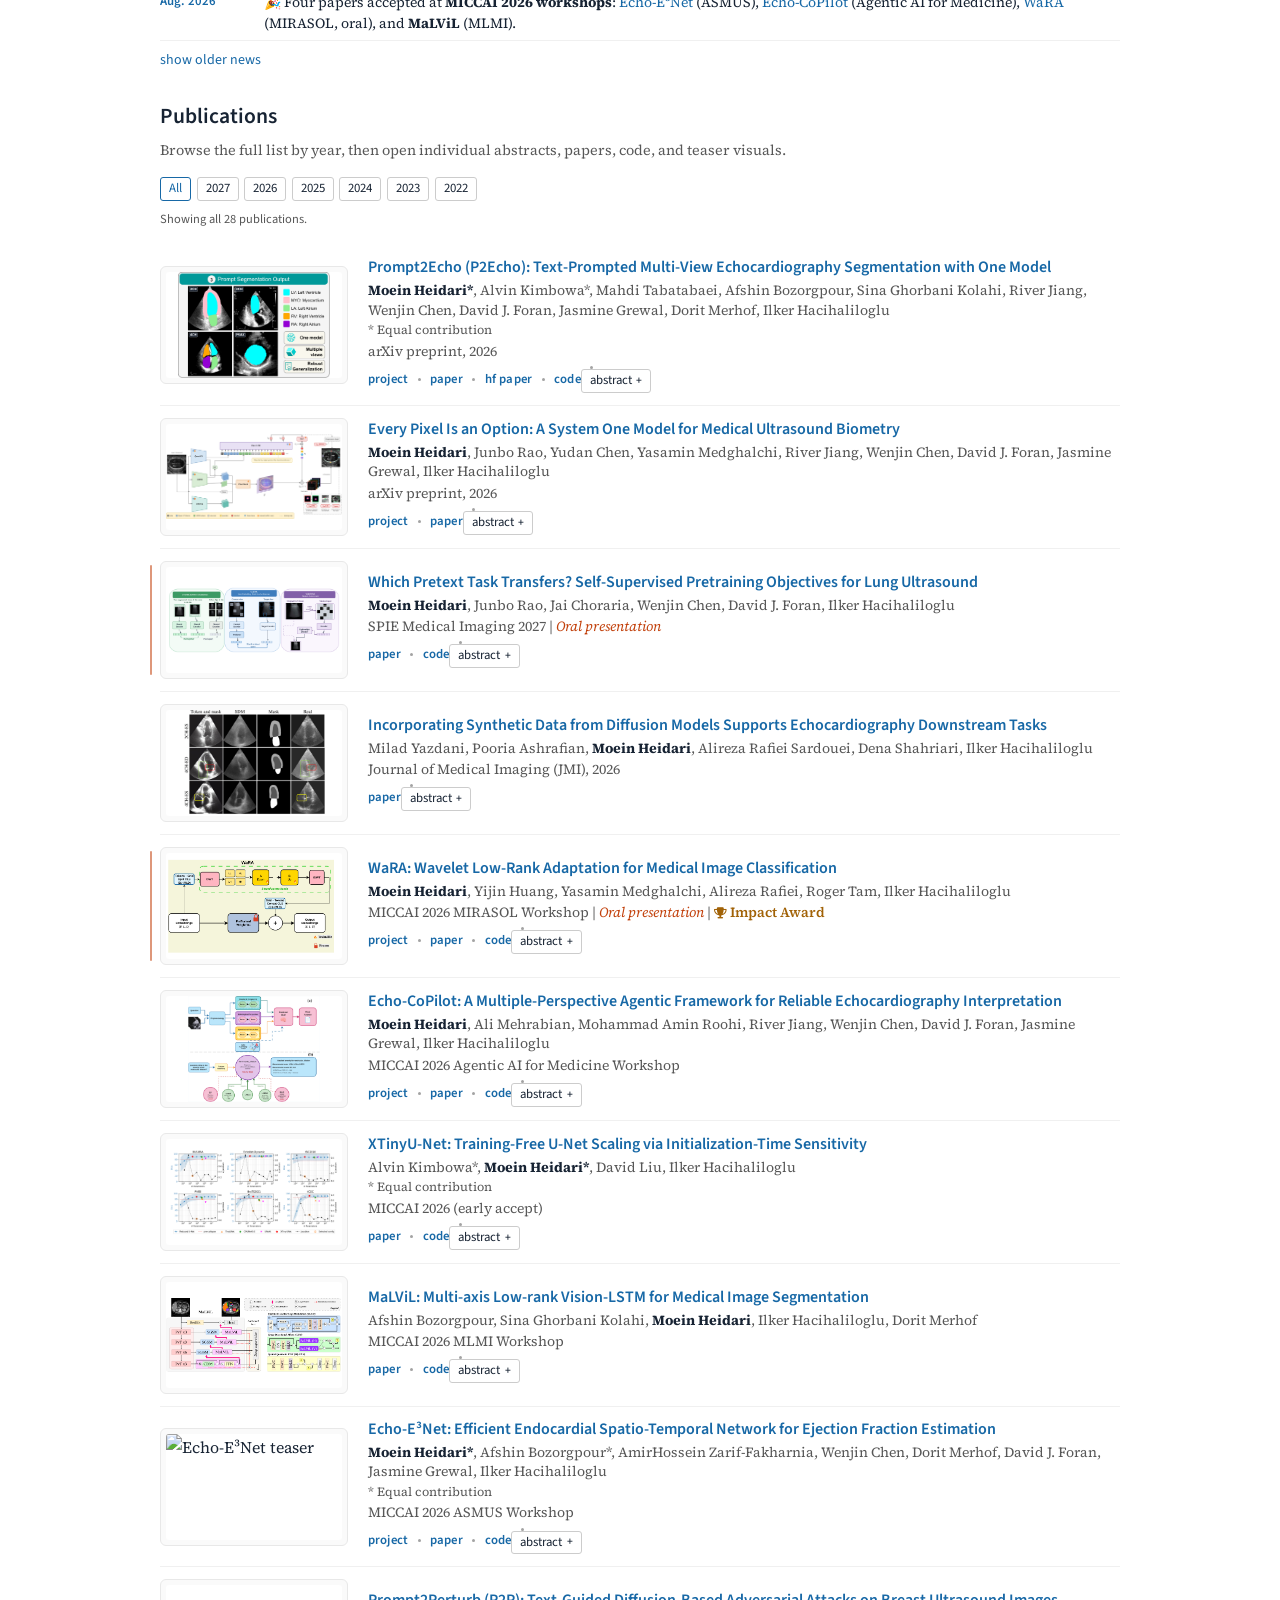
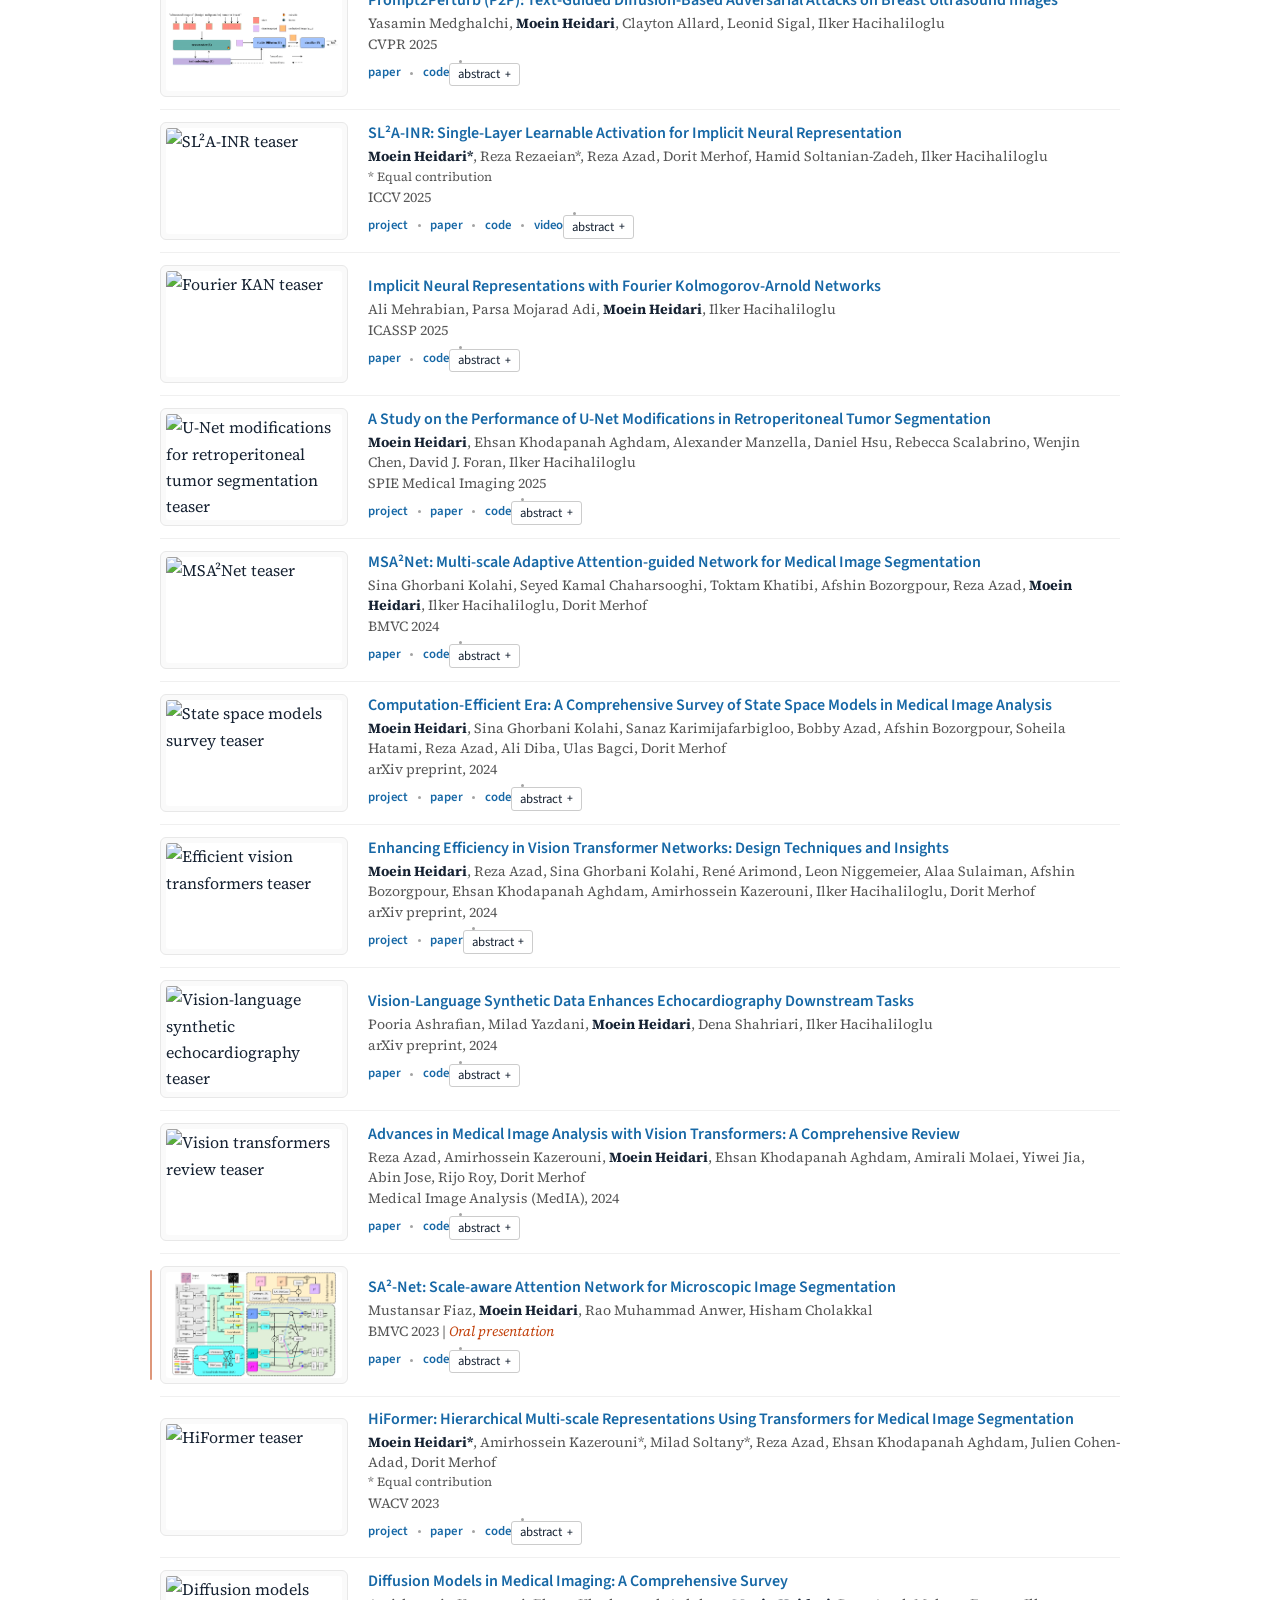
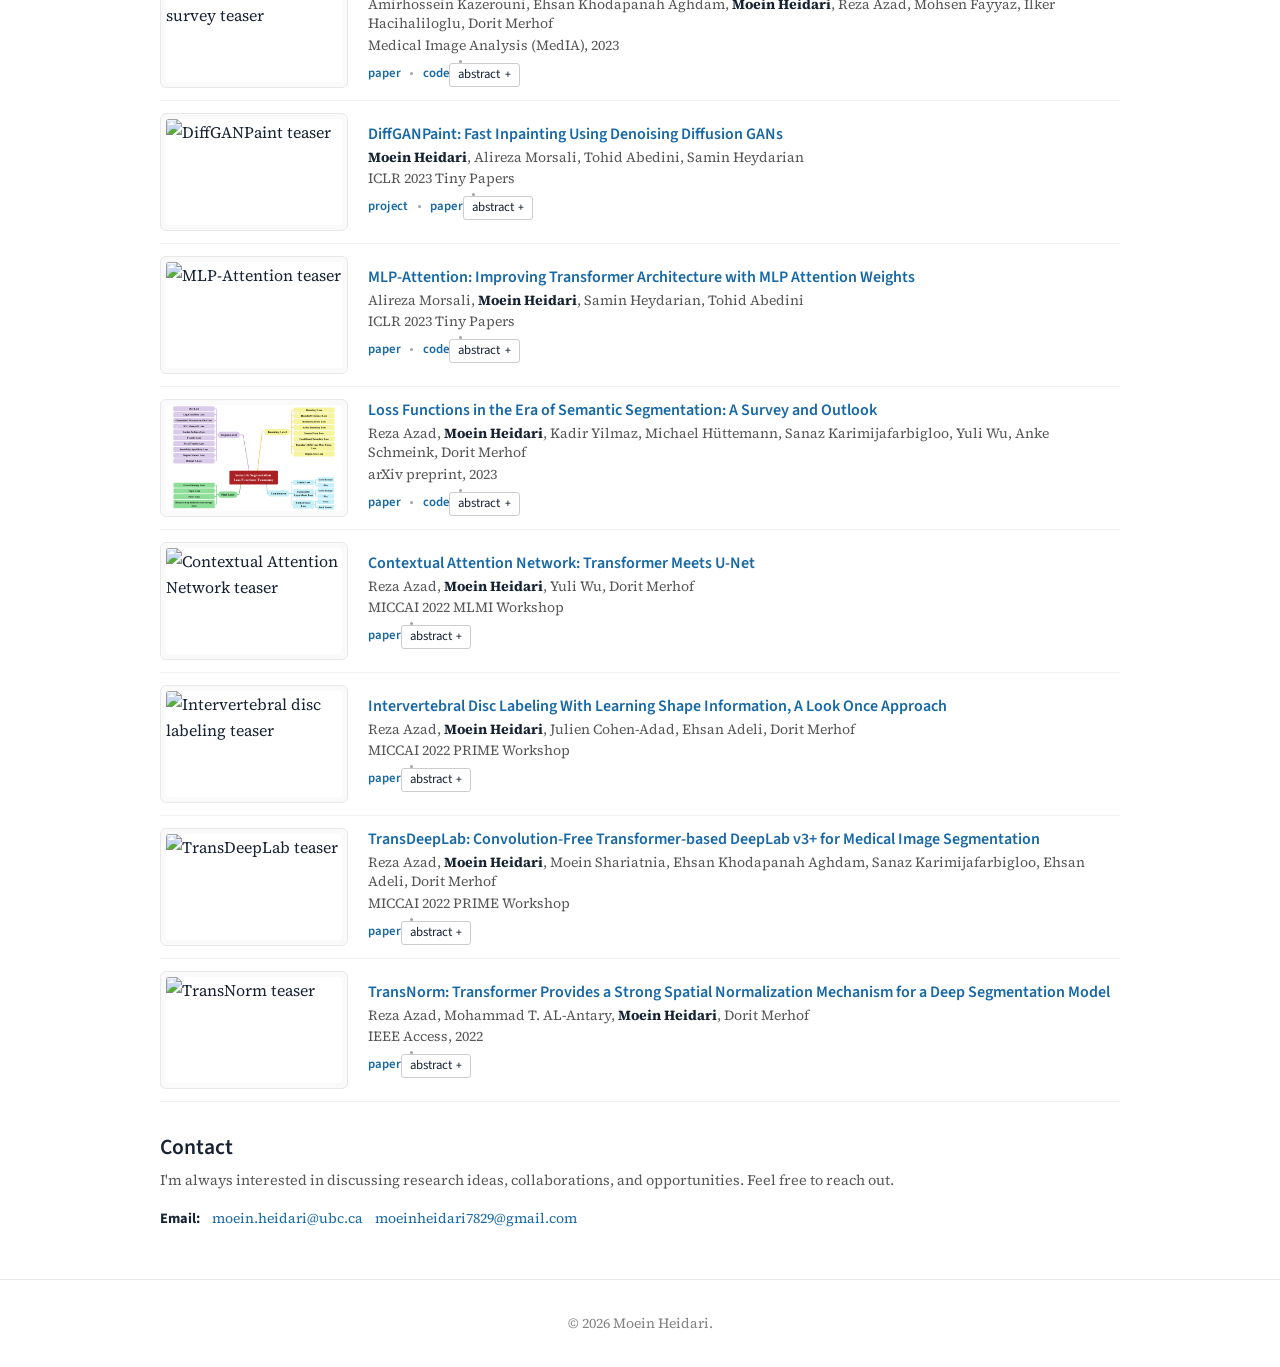
==== commit 0975831e: "P2Echo: add Hugging Face paper link" ====
--- a/index.html
+++ b/index.html
@@ -160,7 +160,7 @@
           <h2>News</h2>
         </div>
         <ul class="news-list">
-          <li><article class="news-card"><p class="news-date">Nov. 2026</p><p class="news-copy">📄 New preprint: <a href="p2echo/" class="link-accent">Prompt2Echo (P2Echo): Text-Prompted Multi-View Echocardiography Segmentation with One Model</a> is now on <a href="https://arxiv.org/abs/2611.13425" target="_blank" rel="noopener noreferrer">arXiv</a>, with <a href="https://github.com/moeinheidari7829/P2Echo" target="_blank" rel="noopener noreferrer">code and checkpoint</a> released.</p></article></li>
+          <li><article class="news-card"><p class="news-date">Nov. 2026</p><p class="news-copy">📄 New preprint: <a href="p2echo/" class="link-accent">Prompt2Echo (P2Echo): Text-Prompted Multi-View Echocardiography Segmentation with One Model</a> is now on <a href="https://arxiv.org/abs/2611.13425" target="_blank" rel="noopener noreferrer">arXiv</a> and <a href="https://huggingface.co/papers/2611.13425" target="_blank" rel="noopener noreferrer">Hugging Face Papers</a>, with <a href="https://github.com/moeinheidari7829/P2Echo" target="_blank" rel="noopener noreferrer">code and checkpoint</a> released.</p></article></li>
           <li><article class="news-card"><p class="news-date">Nov. 2026</p><p class="news-copy">📄 New preprint: <a href="every-pixel/" class="link-accent">Every Pixel Is an Option: A System One Model for Medical Ultrasound Biometry</a> is now on <a href="https://arxiv.org/abs/2611.03360" target="_blank" rel="noopener noreferrer">arXiv</a>.</p></article></li>
           <li><article class="news-card"><p class="news-date">Nov. 2026</p><p class="news-copy">🎉 Paper <strong>Which Pretext Task Transfers? Self-Supervised Pretraining Objectives for Lung Ultrasound</strong> accepted for an <strong>oral presentation</strong> at <strong>SPIE Medical Imaging 2027</strong>.</p></article></li>
           <li><article class="news-card"><p class="news-date">Oct. 2026</p><p class="news-copy">🏆 Our paper <a href="wara/" class="link-accent">WaRA</a> won the <strong>Impact Award</strong> at the <strong>MIRASOL workshop</strong> at MICCAI 2026.</p></article></li>
@@ -221,6 +221,7 @@
             <div class="pub-actions">
               <a class="pub-action-link" href="p2echo/">project</a>
               <a class="pub-action-link" href="https://arxiv.org/abs/2611.13425" target="_blank" rel="noopener noreferrer">paper</a>
+              <a class="pub-action-link" href="https://huggingface.co/papers/2611.13425" target="_blank" rel="noopener noreferrer">hf paper</a>
               <a class="pub-action-link" href="https://github.com/moeinheidari7829/P2Echo" target="_blank" rel="noopener noreferrer">code</a>
               <details class="pub-abstract">
                 <summary class="pub-abstract-toggle"></summary>
